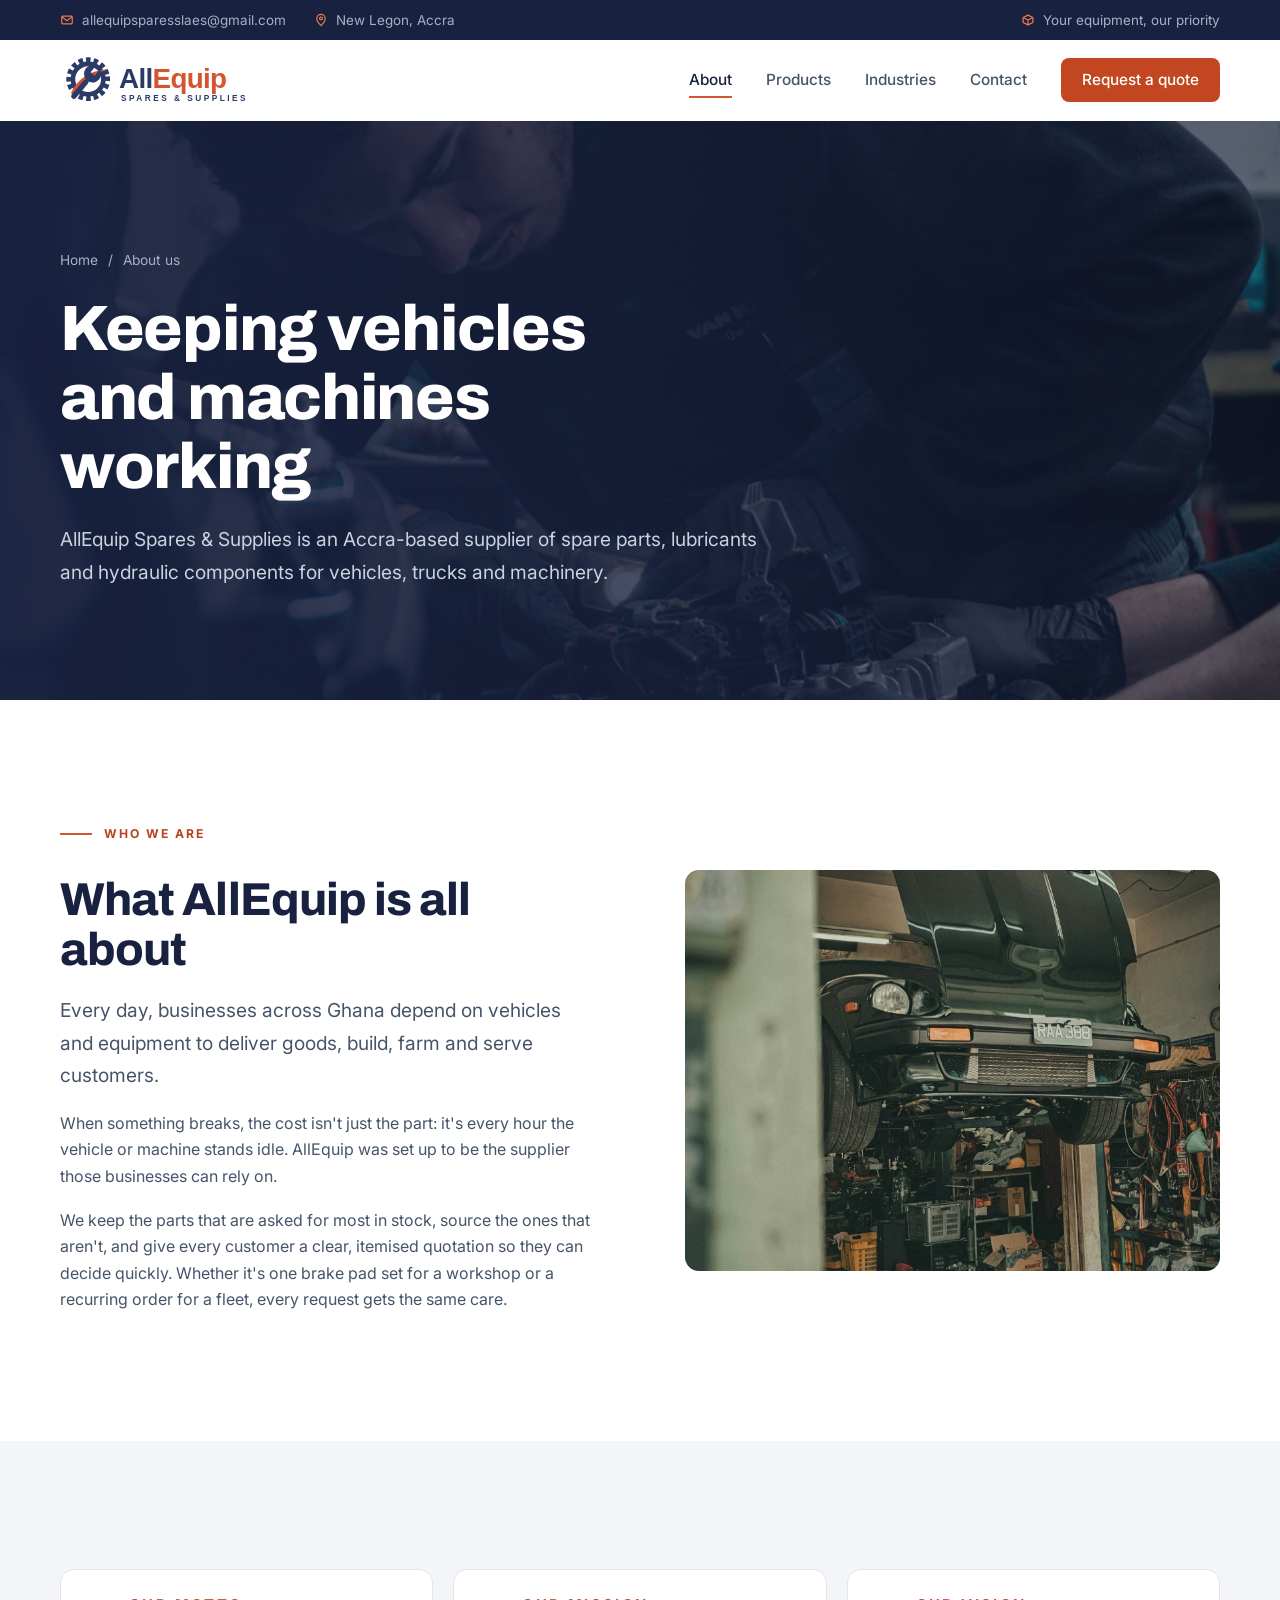
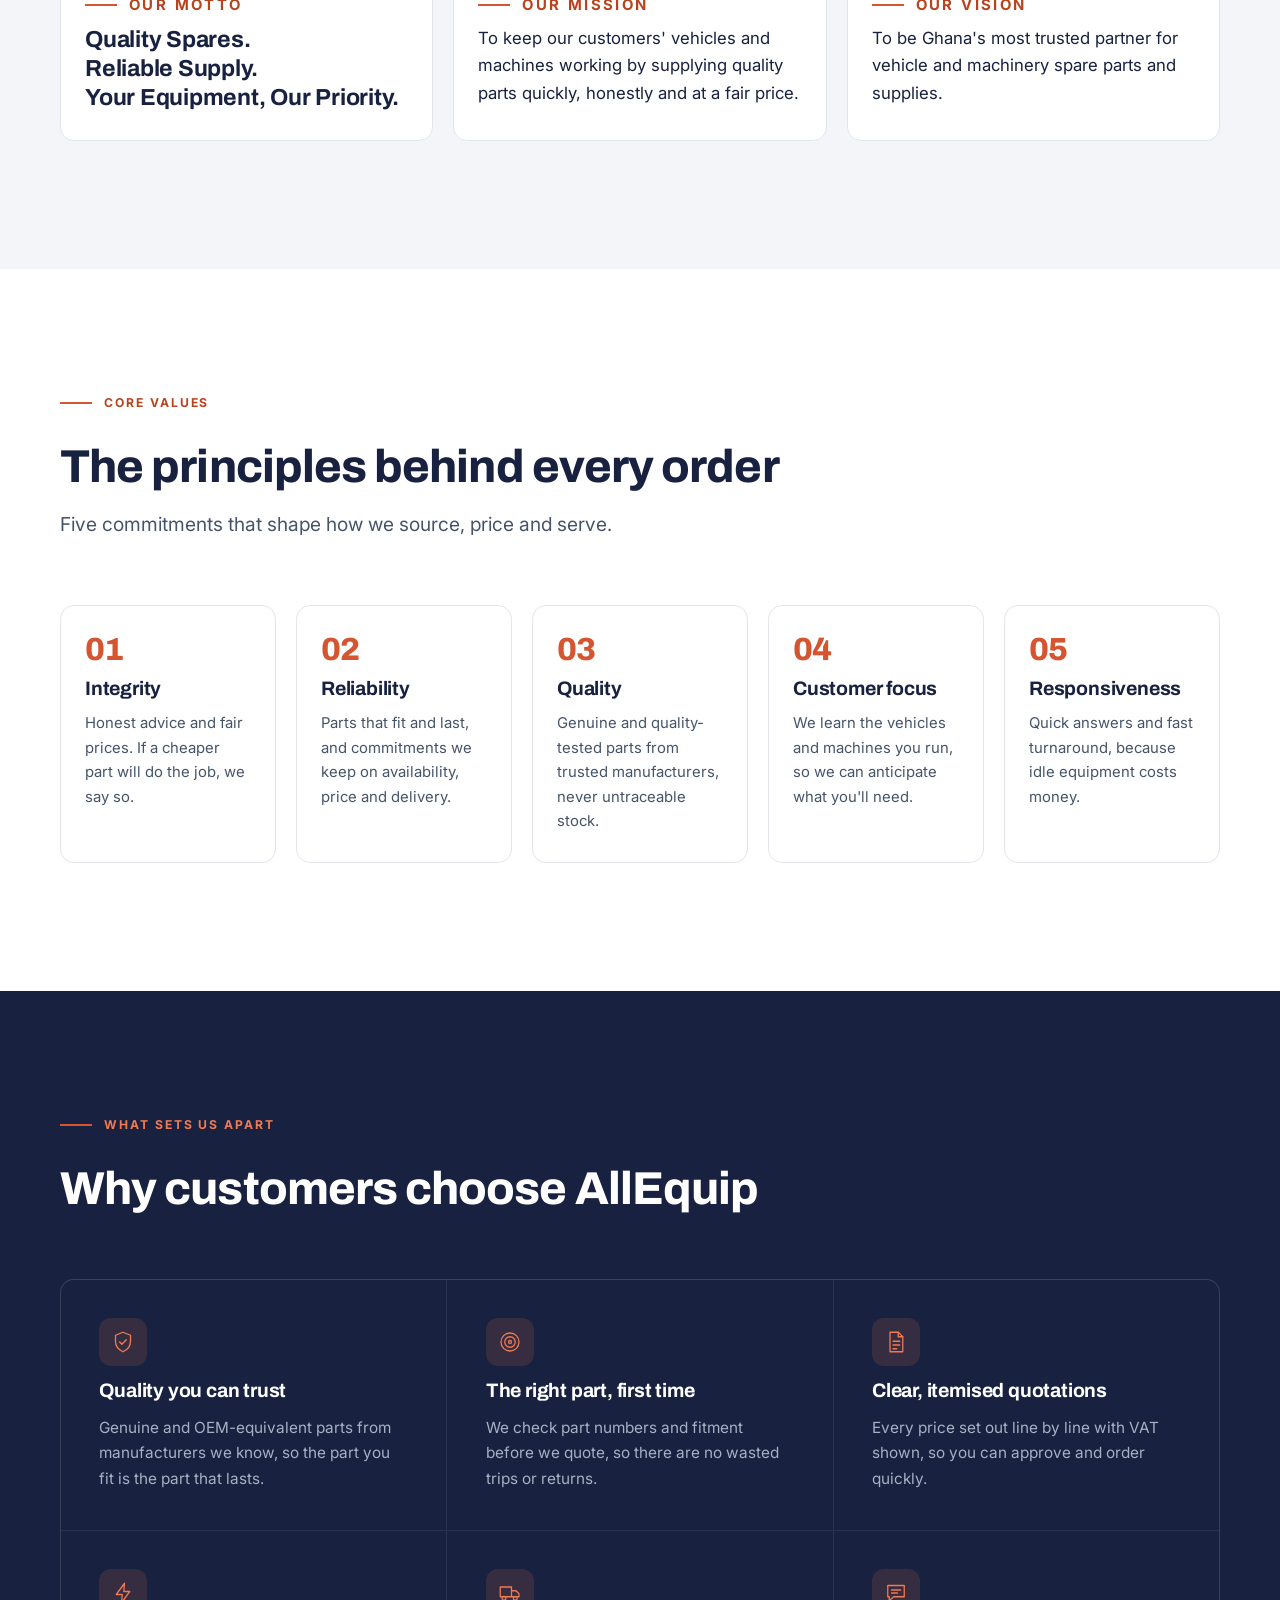
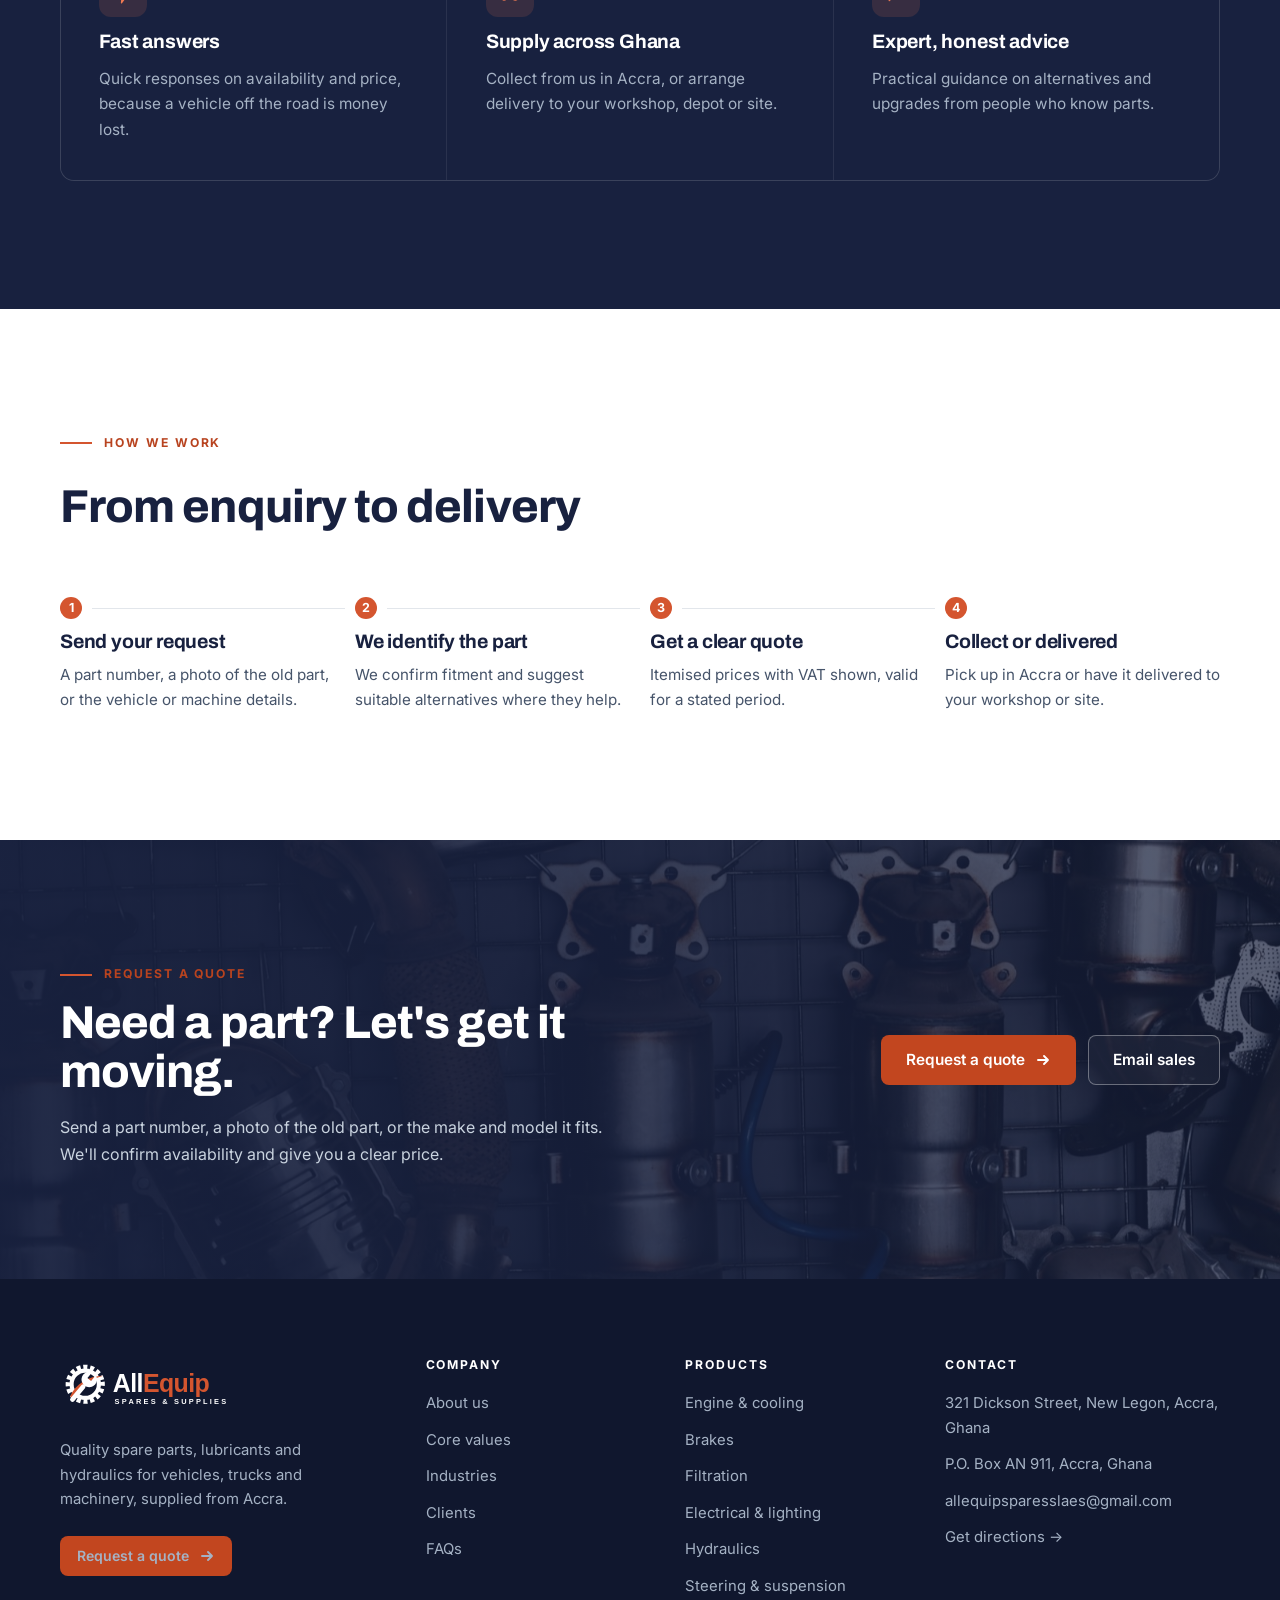
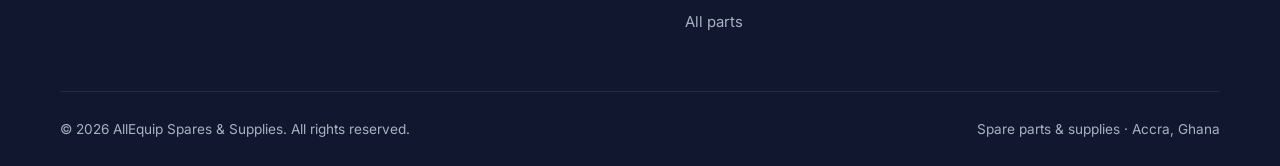
==== about.html @ 828586d1 "AllEquip Spares & Supplies website" ====
<!doctype html>
<html lang="en-GH">
<head>
<meta charset="utf-8">
<meta name="viewport" content="width=device-width, initial-scale=1">
<title>About us | AllEquip Spares &amp; Supplies</title>
<meta name="description" content="Who AllEquip Spares & Supplies is: our story, motto, mission, vision and core values.">
<meta property="og:title" content="About us | AllEquip Spares &amp; Supplies">
<meta property="og:description" content="Who AllEquip Spares & Supplies is: our story, motto, mission, vision and core values.">
<meta property="og:type" content="website">
<meta property="og:image" content="assets/img/hero.jpg">
<meta name="theme-color" content="#18213f">
<link rel="icon" href="assets/logo-mark.svg" type="image/svg+xml">
<link rel="apple-touch-icon" href="assets/logo-mark.png">
<link rel="preconnect" href="https://fonts.googleapis.com">
<link rel="preconnect" href="https://fonts.gstatic.com" crossorigin>
<link href="https://fonts.googleapis.com/css2?family=Archivo:wght@600;700;750;800&amp;family=Inter:wght@400;500;600;700&amp;display=swap" rel="stylesheet">
<link rel="stylesheet" href="assets/styles.css">
</head>
<body>
<a class="skip" href="#main">Skip to content</a>
<div class="topbar">
  <div class="wrap">
    <div class="topbar-items">
      <a href="mailto:allequipsparesslaes@gmail.com"><svg viewBox="0 0 20 20" fill="none" stroke="currentColor" stroke-width="1.7" stroke-linejoin="round" aria-hidden="true"><rect x="2.5" y="4.5" width="15" height="11" rx="1.5"/><path d="m3 5.5 7 5.5 7-5.5"/></svg>allequipsparesslaes@gmail.com</a>
      <span class="hide-sm"><svg viewBox="0 0 20 20" fill="none" stroke="currentColor" stroke-width="1.7" stroke-linejoin="round" aria-hidden="true"><path d="M10 18s6-5.2 6-10a6 6 0 1 0-12 0c0 4.8 6 10 6 10Z"/><circle cx="10" cy="8" r="2"/></svg>New Legon, Accra</span>
    </div>
    <div class="topbar-items hide-sm"><span><svg viewBox="0 0 20 20" fill="none" stroke="currentColor" stroke-width="1.7" stroke-linejoin="round" aria-hidden="true"><path d="M3 6.5 10 3l7 3.5v7L10 17l-7-3.5z"/><path d="M3 6.5 10 10l7-3.5M10 10v7"/></svg>Your equipment, our priority</span></div>
  </div>
</div>
<header class="site-header">
  <div class="wrap">
    <a class="brand" href="index.html" aria-label="AllEquip Spares &amp; Supplies, home">
      <img class="brand-logo" src="assets/logo.svg" alt="AllEquip Spares &amp; Supplies" width="220" height="60">
    </a>
    <button class="menu-toggle" type="button" aria-expanded="false" aria-controls="site-nav" aria-label="Menu">
      <svg viewBox="0 0 20 20" fill="none" stroke="currentColor" stroke-width="1.8" stroke-linecap="round" aria-hidden="true"><path d="M3 6h14M3 10h14M3 14h14"/></svg>
    </button>
    <nav id="site-nav" class="nav" aria-label="Main">
      <a href="about.html" aria-current="page">About</a><a href="products.html">Products</a><a href="industries.html">Industries</a><a href="contact.html">Contact</a>
      <a class="btn btn--primary" href="contact.html#quote">Request a quote</a>
    </nav>
  </div>
</header>
<main id="main">

<section class="page-hero">
  <div class="hero-media"><img src="assets/img/workshop.jpg" alt=""></div>
  <div class="wrap">
    <nav class="crumbs" aria-label="Breadcrumb"><a href="index.html">Home</a><span>/</span><span>About us</span></nav>
    <h1>Keeping vehicles and machines working</h1>
    <p class="lead">AllEquip Spares &amp; Supplies is an Accra-based supplier of spare parts, lubricants and hydraulic components for vehicles, trucks and machinery.</p>
  </div>
</section>

<section class="section">
  <div class="wrap split">
    <div class="prose reveal">
      <p class="eyebrow">Who we are</p>
      <h2>What AllEquip is all about</h2>
      <!-- DRAFT: confirm or replace with AllEquip's own story (when it started, who leads it, what it is known for). -->
      <p class="lead">Every day, businesses across Ghana depend on vehicles and equipment to deliver goods, build, farm and serve customers.</p>
      <p>When something breaks, the cost isn't just the part: it's every hour the vehicle or machine stands idle. AllEquip was set up to be the supplier those businesses can rely on.</p>
      <p>We keep the parts that are asked for most in stock, source the ones that aren't, and give every customer a clear, itemised quotation so they can decide quickly. Whether it's one brake pad set for a workshop or a recurring order for a fleet, every request gets the same care.</p>
    </div>
    <div class="figure figure--wide reveal">
      <img src="assets/img/lift.jpg" alt="A vehicle raised on a lift in a workshop" loading="lazy">
    </div>
  </div>
</section>

<section class="section section--mist">
  <div class="wrap">
    <div class="grid grid--3 statements">
      <div class="value reveal"><p class="eyebrow" style="margin:0">Our motto</p>
        <h3 style="font-size:1.45rem;line-height:1.25">Quality Spares.<br>Reliable Supply.<br>Your Equipment, Our Priority.</h3></div>
      <div class="value reveal"><p class="eyebrow" style="margin:0">Our mission</p>
        <!-- DRAFT mission --><p style="font-size:1.05rem;color:var(--ink)">To keep our customers' vehicles and machines working by supplying quality parts quickly, honestly and at a fair price.</p></div>
      <div class="value reveal"><p class="eyebrow" style="margin:0">Our vision</p>
        <!-- DRAFT vision --><p style="font-size:1.05rem;color:var(--ink)">To be Ghana's most trusted partner for vehicle and machinery spare parts and supplies.</p></div>
    </div>
  </div>
</section>

<section class="section" id="values" aria-labelledby="values-title">
  <div class="wrap">
    <div class="section-head reveal">
      <p class="eyebrow">Core values</p>
      <h2 id="values-title">The principles behind every order</h2>
      <p class="lead">Five commitments that shape how we source, price and serve.</p>
    </div>
    <div class="reveal"><div class="values"><div class="value"><h3>Integrity</h3><p>Honest advice and fair prices. If a cheaper part will do the job, we say so.</p></div><div class="value"><h3>Reliability</h3><p>Parts that fit and last, and commitments we keep on availability, price and delivery.</p></div><div class="value"><h3>Quality</h3><p>Genuine and quality-tested parts from trusted manufacturers, never untraceable stock.</p></div><div class="value"><h3>Customer focus</h3><p>We learn the vehicles and machines you run, so we can anticipate what you'll need.</p></div><div class="value"><h3>Responsiveness</h3><p>Quick answers and fast turnaround, because idle equipment costs money.</p></div></div></div>
  </div>
</section>

<section class="section section--dark" aria-labelledby="why-title">
  <div class="wrap">
    <div class="section-head reveal">
      <p class="eyebrow">What sets us apart</p>
      <h2 id="why-title">Why customers choose AllEquip</h2>
    </div>
    <div class="reveal"><div class="features"><div class="feature"><span class="icon"><svg viewBox="0 0 32 32" fill="none" stroke="currentColor" stroke-width="1.7" stroke-linecap="round" stroke-linejoin="round" aria-hidden="true"><path d="M16 3 6 7v8c0 6.5 4.3 11.5 10 14 5.7-2.5 10-7.5 10-14V7z"/><path d="m11.5 16 3 3 6-6"/></svg></span><h3>Quality you can trust</h3><p>Genuine and OEM-equivalent parts from manufacturers we know, so the part you fit is the part that lasts.</p></div><div class="feature"><span class="icon"><svg viewBox="0 0 32 32" fill="none" stroke="currentColor" stroke-width="1.7" stroke-linecap="round" stroke-linejoin="round" aria-hidden="true"><circle cx="16" cy="16" r="12"/><circle cx="16" cy="16" r="7"/><circle cx="16" cy="16" r="2"/></svg></span><h3>The right part, first time</h3><p>We check part numbers and fitment before we quote, so there are no wasted trips or returns.</p></div><div class="feature"><span class="icon"><svg viewBox="0 0 32 32" fill="none" stroke="currentColor" stroke-width="1.7" stroke-linecap="round" stroke-linejoin="round" aria-hidden="true"><path d="M8 3h11l6 6v20H8z"/><path d="M19 3v6h6M12 15h9M12 20h9M12 25h5"/></svg></span><h3>Clear, itemised quotations</h3><p>Every price set out line by line with VAT shown, so you can approve and order quickly.</p></div><div class="feature"><span class="icon"><svg viewBox="0 0 32 32" fill="none" stroke="currentColor" stroke-width="1.7" stroke-linecap="round" stroke-linejoin="round" aria-hidden="true"><path d="M18 3 7 18h8l-1 11 11-15h-8z"/></svg></span><h3>Fast answers</h3><p>Quick responses on availability and price, because a vehicle off the road is money lost.</p></div><div class="feature"><span class="icon"><svg viewBox="0 0 32 32" fill="none" stroke="currentColor" stroke-width="1.7" stroke-linecap="round" stroke-linejoin="round" aria-hidden="true"><path d="M3 8h15v13H3zM18 13h6l4 4v4h-10"/><circle cx="8" cy="23" r="2.5"/><circle cx="23" cy="23" r="2.5"/></svg></span><h3>Supply across Ghana</h3><p>Collect from us in Accra, or arrange delivery to your workshop, depot or site.</p></div><div class="feature"><span class="icon"><svg viewBox="0 0 32 32" fill="none" stroke="currentColor" stroke-width="1.7" stroke-linecap="round" stroke-linejoin="round" aria-hidden="true"><path d="M5 6h22v15H13l-6 5v-5H5z"/><path d="M10 12h12M10 16h8"/></svg></span><h3>Expert, honest advice</h3><p>Practical guidance on alternatives and upgrades from people who know parts.</p></div></div></div>
  </div>
</section>

<section class="section" aria-labelledby="how-title">
  <div class="wrap">
    <div class="section-head reveal">
      <p class="eyebrow">How we work</p>
      <h2 id="how-title">From enquiry to delivery</h2>
    </div>
    <div class="reveal"><ol class="steps"><li class="step"><h3>Send your request</h3><p>A part number, a photo of the old part, or the vehicle or machine details.</p></li><li class="step"><h3>We identify the part</h3><p>We confirm fitment and suggest suitable alternatives where they help.</p></li><li class="step"><h3>Get a clear quote</h3><p>Itemised prices with VAT shown, valid for a stated period.</p></li><li class="step"><h3>Collect or delivered</h3><p>Pick up in Accra or have it delivered to your workshop or site.</p></li></ol></div>
  </div>
</section>
<section class="cta" aria-labelledby="cta-title">
  <div class="hero-media"><img src="assets/img/parts.jpg" alt="" loading="lazy"></div>
  <div class="wrap reveal">
    <div>
      <p class="eyebrow">Request a quote</p>
      <h2 id="cta-title">Need a part? Let's get it moving.</h2>
      <p>Send a part number, a photo of the old part, or the make and model it fits. We'll confirm availability and give you a clear price.</p>
    </div>
    <div class="cta-actions">
      <a class="btn btn--primary" href="contact.html#quote">Request a quote <svg viewBox="0 0 16 16" fill="none" stroke="currentColor" stroke-width="1.9" stroke-linecap="round" stroke-linejoin="round" aria-hidden="true"><path d="M3 8h10M9 4l4 4-4 4"/></svg></a>
      <a class="btn btn--ghost" href="mailto:allequipsparesslaes@gmail.com">Email sales</a>
    </div>
  </div>
</section>
</main>
<footer class="site-footer">
  <div class="wrap">
    <div class="footer-top">
      <div class="footer-brand">
        <a class="brand" href="index.html" aria-label="AllEquip Spares &amp; Supplies, home">
          <img class="brand-logo" src="assets/logo-inverse.svg" alt="AllEquip Spares &amp; Supplies" width="240" height="66">
        </a>
        <p>Quality spare parts, lubricants and hydraulics for vehicles, trucks and machinery, supplied from Accra.</p>
        <a class="btn btn--primary btn--sm" href="contact.html#quote">Request a quote <svg viewBox="0 0 16 16" fill="none" stroke="currentColor" stroke-width="1.9" stroke-linecap="round" stroke-linejoin="round" aria-hidden="true"><path d="M3 8h10M9 4l4 4-4 4"/></svg></a>
      </div>
      <div>
        <h3>Company</h3>
        <ul><li><a href="about.html">About us</a></li><li><a href="about.html#values">Core values</a></li><li><a href="industries.html">Industries</a></li><li><a href="industries.html#clients">Clients</a></li><li><a href="index.html#faq">FAQs</a></li></ul>
      </div>
      <div>
        <h3>Products</h3>
        <ul><li><a href="products.html#engine">Engine &amp; cooling</a></li><li><a href="products.html#brakes">Brakes</a></li><li><a href="products.html#filtration">Filtration</a></li><li><a href="products.html#electrical">Electrical &amp; lighting</a></li><li><a href="products.html#hydraulics">Hydraulics</a></li><li><a href="products.html#steering">Steering &amp; suspension</a></li><li><a href="products.html">All parts</a></li></ul>
      </div>
      <div>
        <h3>Contact</h3>
        <ul>
          <li>321 Dickson Street, New Legon, Accra, Ghana</li>
          <li>P.O. Box AN 911, Accra, Ghana</li>
          <li><a href="mailto:allequipsparesslaes@gmail.com">allequipsparesslaes@gmail.com</a></li>
          <li><a href="https://www.google.com/maps/search/?api=1&amp;query=321+Dickson+Street+Accra+Ghana" target="_blank" rel="noopener">Get directions &rarr;</a></li>
        </ul>
      </div>
    </div>
    <div class="footer-bottom">
      <span>&copy; <span data-year>2026</span> AllEquip Spares &amp; Supplies. All rights reserved.</span>
      <span>Spare parts &amp; supplies &middot; Accra, Ghana</span>
    </div>
  </div>
</footer>
<script src="assets/site.js" defer></script>
</body>
</html>
---- assets/styles.css ----
/* AllEquip Spares & Supplies — site styles.
   Industrial and confident: deep navy and graphite, real photography, one amber
   accent. Motion is limited to sections easing in once and quiet hover states;
   all of it is switched off for people who prefer reduced motion. */

:root {
  --ink: #18213f;          /* deep brand navy */
  --ink-2: #1f2a4f;
  --ink-3: #2b3a67;        /* logo navy */
  --steel: #46546a;
  --muted: #6b7789;
  --line: #e2e6eb;
  --mist: #f3f5f8;
  --paper: #ffffff;
  --accent: #d4552f;       /* logo orange-red */
  --accent-2: #f07a52;
  --accent-ink: #b8431f;
  --btn: #c2461f;          /* buttons: white text stays readable */
  --btn-hover: #d4552f;
  --on-dark: #eef2f7;
  --on-dark-2: #a5b2c4;

  --font-head: "Archivo", "Helvetica Neue", Arial, sans-serif;
  --font-body: "Inter", "Helvetica Neue", Arial, sans-serif;

  --wrap: 1240px;
  --gutter: clamp(16px, 4vw, 40px);
  --r: 8px;
  --r-lg: 14px;
  --shadow: 0 1px 2px rgba(24, 33, 63, .06), 0 8px 24px rgba(24, 33, 63, .06);
  --shadow-lg: 0 2px 4px rgba(24, 33, 63, .08), 0 24px 48px rgba(24, 33, 63, .14);
}

*, *::before, *::after { box-sizing: border-box; }
html { -webkit-text-size-adjust: 100%; scroll-behavior: smooth; scroll-padding-top: 96px; }
body { margin: 0; background: var(--paper); color: var(--steel); font: 400 16px/1.65 var(--font-body); -webkit-font-smoothing: antialiased; }
img, svg { display: block; max-width: 100%; }
a { color: inherit; }
h1, h2, h3, h4 { font-family: var(--font-head); color: var(--ink); margin: 0; line-height: 1.08; letter-spacing: -0.02em; }
h1 { font-size: clamp(2.5rem, 6vw, 4.6rem); font-weight: 800; }
h2 { font-size: clamp(1.9rem, 3.6vw, 3rem); font-weight: 750; }
h3 { font-size: 1.22rem; font-weight: 700; letter-spacing: -0.01em; }
p { margin: 0; }
:focus-visible { outline: 2px solid var(--accent); outline-offset: 3px; border-radius: 3px; }

.wrap { width: 100%; max-width: var(--wrap); margin: 0 auto; padding: 0 var(--gutter); }
.section { padding: clamp(72px, 10vw, 128px) 0; }
.section--mist { background: var(--mist); }
.section--dark { background: var(--ink); color: var(--on-dark-2); }
.section--dark h2, .section--dark h3 { color: #fff; }
.section--tight { padding: clamp(48px, 6vw, 72px) 0; }

.eyebrow { display: inline-flex; align-items: center; gap: 12px; font: 700 .76rem/1 var(--font-body); letter-spacing: .16em; text-transform: uppercase; color: var(--accent-ink); margin-bottom: 18px; }
.eyebrow::before { content: ""; width: 32px; height: 2px; background: var(--accent); }
.section--dark .eyebrow, .on-dark .eyebrow { color: var(--accent-2); }
.lead { font-size: clamp(1.06rem, 1.5vw, 1.22rem); line-height: 1.7; max-width: 60ch; }
.section-head { display: grid; gap: 16px; max-width: 780px; margin-bottom: clamp(40px, 5vw, 64px); }
.section-head--row { max-width: none; grid-template-columns: minmax(0, 1fr) auto; align-items: end; gap: 24px 48px; }
.section-head--row > div { display: grid; gap: 16px; max-width: 720px; }
@media (max-width: 760px) { .section-head--row { grid-template-columns: 1fr; } }

/* ------------------------------------------------------------- buttons */
.btn { display: inline-flex; align-items: center; justify-content: center; gap: 10px; min-height: 50px; padding: 0 24px; border-radius: var(--r);
  font: 600 .96rem/1 var(--font-body); text-decoration: none; border: 1px solid transparent; cursor: pointer; white-space: nowrap;
  transition: background-color .18s ease, border-color .18s ease, color .18s ease, transform .18s ease; }
.btn svg { width: 16px; height: 16px; transition: transform .18s ease; }
.btn:hover svg { transform: translateX(3px); }
.btn--primary { background: var(--btn); color: #fff; }
.btn--primary:hover { background: var(--btn-hover); }
.btn--ghost { border-color: rgba(255,255,255,.34); color: #fff; background: rgba(255,255,255,.04); }
.btn--ghost:hover { border-color: #fff; background: rgba(255,255,255,.1); }
.btn--dark { background: var(--ink); color: #fff; }
.btn--dark:hover { background: var(--ink-3); }
.btn--line { border-color: var(--line); color: var(--ink); background: #fff; }
.btn--line:hover { border-color: var(--ink); }
.btn--sm { min-height: 40px; padding: 0 16px; font-size: .88rem; }
.text-link { display: inline-flex; align-items: center; gap: 8px; color: var(--ink); font-weight: 600; text-decoration: none; border-bottom: 2px solid var(--accent); padding-bottom: 3px; }
.text-link:hover { color: var(--accent-ink); }
.text-link svg { width: 14px; height: 14px; }

/* ------------------------------------------------------- utility bar */
.topbar { background: var(--ink); color: var(--on-dark-2); font-size: .84rem; }
.topbar .wrap { display: flex; justify-content: space-between; align-items: center; gap: 16px; min-height: 40px; }
.topbar a { color: var(--on-dark-2); text-decoration: none; }
.topbar a:hover { color: #fff; }
.topbar-items { display: flex; gap: 28px; align-items: center; }
.topbar-items span, .topbar-items a { display: inline-flex; align-items: center; gap: 8px; }
.topbar svg { width: 14px; height: 14px; color: var(--accent-2); }
@media (max-width: 760px) { .topbar .hide-sm { display: none; } .topbar .wrap { justify-content: center; } }

/* -------------------------------------------------------------- header */
.site-header { position: sticky; top: 0; z-index: 60; background: rgba(255,255,255,.96); backdrop-filter: saturate(1.4) blur(10px); border-bottom: 1px solid transparent; transition: border-color .2s ease, box-shadow .2s ease; }
.site-header.is-scrolled { border-bottom-color: var(--line); box-shadow: 0 6px 24px rgba(24,33,63,.06); }
.site-header .wrap { display: flex; align-items: center; justify-content: space-between; min-height: 80px; gap: 24px; }
.brand { display: inline-flex; align-items: center; gap: 12px; text-decoration: none; }
.brand-logo { height: 58px; width: auto; }
.site-footer .brand-logo { height: 52px; }
@media (max-width: 520px) { .brand-logo { height: 46px; } }
.brand-name { display: grid; line-height: 1; }
.brand-name b { font: 800 1.28rem/1 var(--font-head); color: var(--ink); letter-spacing: .03em; }
.brand-name span { font: 600 .62rem/1 var(--font-body); letter-spacing: .24em; text-transform: uppercase; color: var(--muted); margin-top: 6px; }
.nav { display: flex; align-items: center; gap: 34px; }
.nav a { position: relative; font: 500 .96rem/1 var(--font-body); color: var(--steel); text-decoration: none; padding: 10px 0; }
.nav a:not(.btn)::after { content: ""; position: absolute; left: 0; right: 0; bottom: 0; height: 2px; background: var(--accent); transform: scaleX(0); transform-origin: left; transition: transform .2s ease; }
.nav a:not(.btn):hover { color: var(--ink); }
.nav a:not(.btn):hover::after, .nav a[aria-current="page"]::after { transform: scaleX(1); }
.nav a[aria-current="page"] { color: var(--ink); }
.nav .btn { padding: 0 20px; min-height: 44px; color: #fff; }
.menu-toggle { display: none; background: none; border: 1px solid var(--line); border-radius: var(--r); width: 46px; height: 46px; align-items: center; justify-content: center; cursor: pointer; color: var(--ink); }
.menu-toggle svg { width: 20px; height: 20px; }
@media (max-width: 960px) {
  .menu-toggle { display: inline-flex; }
  .nav { display: none; position: absolute; top: 100%; left: 0; right: 0; flex-direction: column; align-items: stretch; gap: 0; background: #fff; border-bottom: 1px solid var(--line); padding: 8px var(--gutter) 20px; box-shadow: var(--shadow-lg); }
  .nav.is-open { display: flex; }
  .nav a { padding: 16px 0; border-bottom: 1px solid var(--line); }
  .nav a:not(.btn)::after { display: none; }
  .nav a[aria-current="page"] { color: var(--accent-ink); }
  .nav .btn { margin-top: 16px; }
}

/* ---------------------------------------------------------------- hero */
.hero { position: relative; isolation: isolate; color: var(--on-dark-2); background: var(--ink); overflow: hidden; }
.hero-media { position: absolute; inset: 0; z-index: -2; }
.hero-media img { width: 100%; height: 100%; object-fit: cover; object-position: center; }
.hero::before { content: ""; position: absolute; inset: 0; z-index: -1;
  background: linear-gradient(90deg, rgba(24,33,63,.96) 0%, rgba(24,33,63,.88) 38%, rgba(24,33,63,.55) 70%, rgba(24,33,63,.35) 100%),
              linear-gradient(0deg, rgba(24,33,63,.85) 0%, rgba(24,33,63,0) 40%); }
.hero .wrap { padding-top: clamp(80px, 12vw, 160px); padding-bottom: clamp(48px, 6vw, 72px); }
.hero-copy { max-width: 720px; }
.hero h1 { color: #fff; }
.hero h1 .accent { color: var(--accent-2); }
.hero .lead { color: #c9d3df; margin-top: 26px; }
.hero-actions { display: flex; flex-wrap: wrap; gap: 14px; margin-top: 36px; }

/* Part finder: the quickest way from the home page to a quotation. */
.finder { margin-top: clamp(48px, 7vw, 88px); background: #fff; border-radius: var(--r-lg); box-shadow: var(--shadow-lg); padding: 10px; display: grid; grid-template-columns: minmax(0, 1.6fr) minmax(0, 1fr) auto; gap: 10px; }
.finder label { position: absolute; width: 1px; height: 1px; overflow: hidden; clip: rect(0 0 0 0); }
.finder-field { position: relative; display: flex; align-items: center; }
.finder-field svg { position: absolute; left: 16px; width: 20px; height: 20px; color: var(--muted); pointer-events: none; }
.finder input, .finder select { width: 100%; min-height: 56px; border: 1px solid var(--line); border-radius: var(--r); background: var(--mist); font: 400 1rem var(--font-body); color: var(--ink); padding: 0 16px; }
.finder input { padding-left: 46px; }
.finder input:focus, .finder select:focus { outline: 2px solid var(--accent); outline-offset: 0; background: #fff; }
.finder .btn { min-height: 56px; }
.finder-note { margin-top: 14px; font-size: .88rem; color: #b8c3d1; }
@media (max-width: 860px) { .finder { grid-template-columns: 1fr; } }

.hero-points { display: grid; grid-template-columns: repeat(3, minmax(0, 1fr)); gap: 0; margin-top: 40px; border-top: 1px solid rgba(255,255,255,.12); }
.hero-point { display: flex; gap: 14px; align-items: flex-start; padding: 22px 24px 0 0; }
.hero-point svg { width: 22px; height: 22px; flex: none; color: var(--accent-2); margin-top: 2px; }
.hero-point b { display: block; color: #fff; font-weight: 600; }
.hero-point span { font-size: .9rem; }
@media (max-width: 860px) { .hero-points { grid-template-columns: 1fr; } .hero-point { padding-top: 16px; } }

/* Inner page hero: a photo band with the page title. */
.page-hero { position: relative; isolation: isolate; background: var(--ink); color: #c9d3df; overflow: hidden; }
.page-hero .hero-media { position: absolute; inset: 0; z-index: -2; }
.page-hero::before { content: ""; position: absolute; inset: 0; z-index: -1; background: linear-gradient(90deg, rgba(24,33,63,.95) 0%, rgba(24,33,63,.8) 50%, rgba(24,33,63,.5) 100%); }
.page-hero .wrap { padding-top: clamp(72px, 10vw, 128px); padding-bottom: clamp(64px, 9vw, 112px); }
.page-hero h1 { color: #fff; max-width: 16ch; font-size: clamp(2.4rem, 5vw, 4rem); }
.page-hero .lead { color: #c9d3df; margin-top: 22px; }
.crumbs { display: flex; gap: 10px; font-size: .86rem; color: var(--on-dark-2); margin-bottom: 22px; }
.crumbs a { color: var(--on-dark-2); text-decoration: none; }
.crumbs a:hover { color: #fff; }

/* --------------------------------------------------------- facts strip */
.facts { background: var(--ink-2); color: var(--on-dark-2); }
.facts .wrap { display: grid; grid-template-columns: repeat(4, minmax(0, 1fr)); }
.fact { padding: 34px 28px; border-left: 1px solid rgba(255,255,255,.08); display: grid; gap: 6px; }
.fact:first-child { border-left: 0; padding-left: 0; }
.fact b { font: 800 clamp(1.6rem, 2.6vw, 2.1rem)/1 var(--font-head); color: #fff; letter-spacing: -0.02em; }
.fact span { font-size: .92rem; }
@media (max-width: 900px) { .facts .wrap { grid-template-columns: 1fr 1fr; } .fact { border-left: 0; padding-left: 0; border-top: 1px solid rgba(255,255,255,.08); } .fact:nth-child(-n+2) { border-top: 0; } }

/* ----------------------------------------------------- photo tiles */
.tiles { display: grid; grid-template-columns: repeat(12, minmax(0, 1fr)); gap: 20px; }
.tile { position: relative; isolation: isolate; overflow: hidden; border-radius: var(--r-lg); min-height: 340px; display: flex; align-items: flex-end; text-decoration: none; color: #fff; background: var(--ink); }
.tile img { position: absolute; inset: 0; z-index: -2; width: 100%; height: 100%; object-fit: cover; transition: transform .6s ease; }
.tile::before { content: ""; position: absolute; inset: 0; z-index: -1; background: linear-gradient(0deg, rgba(24,33,63,.92) 0%, rgba(24,33,63,.35) 55%, rgba(24,33,63,.1) 100%); }
.tile:hover img { transform: scale(1.04); }
.tile-body { padding: 28px; display: grid; gap: 8px; width: 100%; }
.tile-body h3 { color: #fff; font-size: 1.45rem; }
.tile-body p { color: #c9d3df; font-size: .95rem; max-width: 40ch; }
.tile-body .more { display: inline-flex; align-items: center; gap: 8px; color: var(--accent-2); font-weight: 600; font-size: .92rem; margin-top: 6px; }
.tile-body .more svg { width: 14px; height: 14px; transition: transform .18s ease; }
.tile:hover .more svg { transform: translateX(3px); }
.tile--wide { grid-column: span 7; }
.tile--narrow { grid-column: span 5; }
.tile--third { grid-column: span 4; min-height: 300px; }
@media (max-width: 900px) { .tile--wide, .tile--narrow, .tile--third { grid-column: span 12; min-height: 280px; } }

/* -------------------------------------------------------- icon list */
.ranges { display: grid; grid-template-columns: repeat(4, minmax(0, 1fr)); gap: 1px; background: var(--line); border: 1px solid var(--line); border-radius: var(--r-lg); overflow: hidden; margin-top: 20px; }
.range { background: #fff; padding: 26px; display: grid; gap: 10px; align-content: start; text-decoration: none; transition: background-color .18s ease; }
.range:hover { background: var(--mist); }
.range .icon { width: 44px; height: 44px; border-radius: 10px; background: var(--mist); color: var(--ink); display: grid; place-items: center; transition: background-color .18s ease, color .18s ease; }
.range:hover .icon { background: var(--ink); color: var(--accent-2); }
.range .icon svg { width: 24px; height: 24px; }
.range h3 { font-size: 1.04rem; }
.range p { font-size: .88rem; color: var(--muted); }
@media (max-width: 1000px) { .ranges { grid-template-columns: repeat(2, minmax(0, 1fr)); } }
@media (max-width: 520px) { .ranges { grid-template-columns: 1fr; } }

/* --------------------------------------------------- split w/ photo */
.split { display: grid; grid-template-columns: minmax(0, 1fr) minmax(0, 1fr); gap: clamp(40px, 7vw, 96px); align-items: center; }
.split--top { align-items: start; }
@media (max-width: 960px) { .split { grid-template-columns: 1fr; } }
.prose { display: grid; gap: 18px; }
.prose p { max-width: 62ch; }
.figure { position: relative; }
.figure img { width: 100%; aspect-ratio: 4 / 5; object-fit: cover; border-radius: var(--r-lg); }
.figure--wide img { aspect-ratio: 4 / 3; }
.figure-card { position: absolute; left: -28px; bottom: 32px; max-width: 320px; background: #fff; border-radius: var(--r-lg); box-shadow: var(--shadow-lg); padding: 24px 26px; border-left: 4px solid var(--accent); }
.figure-card q { display: block; quotes: none; font: 750 1.3rem/1.25 var(--font-head); color: var(--ink); letter-spacing: -0.01em; }
.figure-card span { display: block; margin-top: 10px; font-size: .78rem; letter-spacing: .14em; text-transform: uppercase; color: var(--muted); }
@media (max-width: 960px) { .figure-card { left: 16px; right: 16px; bottom: 16px; max-width: none; } }
.checks { list-style: none; margin: 6px 0 0; padding: 0; display: grid; gap: 12px; }
.checks li { position: relative; padding-left: 34px; color: var(--ink); }
.checks li::before { content: ""; position: absolute; left: 0; top: 2px; width: 22px; height: 22px; border-radius: 50%; background: var(--ink) url("data:image/svg+xml,%3Csvg xmlns='http://www.w3.org/2000/svg' viewBox='0 0 16 16' fill='none' stroke='%23f07a52' stroke-width='2.2' stroke-linecap='round' stroke-linejoin='round'%3E%3Cpath d='M4 8.5l2.5 2.5L12 5.5'/%3E%3C/svg%3E") center / 14px no-repeat; }

/* ---------------------------------------------------- features (dark) */
.features { display: grid; grid-template-columns: repeat(3, minmax(0, 1fr)); gap: 1px; background: rgba(255,255,255,.08); border: 1px solid rgba(255,255,255,.08); border-radius: var(--r-lg); overflow: hidden; }
.feature { background: var(--ink); padding: clamp(28px, 3vw, 40px); display: grid; gap: 14px; align-content: start; }
.feature .icon { width: 48px; height: 48px; border-radius: 12px; background: rgba(240,122,82,.14); color: var(--accent-2); display: grid; place-items: center; }
.feature .icon svg { width: 24px; height: 24px; }
.feature p { font-size: .96rem; }
@media (max-width: 900px) { .features { grid-template-columns: 1fr 1fr; } }
@media (max-width: 600px) { .features { grid-template-columns: 1fr; } }

/* ------------------------------------------------------------ values */
.values { display: grid; grid-template-columns: repeat(5, minmax(0, 1fr)); gap: 20px; counter-reset: v; }
.value { counter-increment: v; background: #fff; border: 1px solid var(--line); border-radius: var(--r-lg); padding: 28px 24px; display: grid; gap: 12px; align-content: start; }
.value::before { content: counter(v, decimal-leading-zero); font: 800 2rem/1 var(--font-head); color: var(--accent); letter-spacing: -0.02em; }
.value p { font-size: .93rem; }
.section--dark .value { background: var(--ink-2); border-color: rgba(255,255,255,.08); }
@media (max-width: 1100px) { .values { grid-template-columns: repeat(3, minmax(0, 1fr)); } }
@media (max-width: 700px) { .values { grid-template-columns: 1fr 1fr; } }
@media (max-width: 460px) { .values { grid-template-columns: 1fr; } }

/* ------------------------------------------------------------- steps */
.steps { list-style: none; margin: 0; padding: 0; display: grid; grid-template-columns: repeat(4, minmax(0, 1fr)); gap: 20px; counter-reset: s; }
.step { counter-increment: s; position: relative; padding-top: 34px; display: grid; gap: 10px; align-content: start; }
.step::before { content: counter(s); position: absolute; top: 0; left: 0; width: 22px; height: 22px; border-radius: 50%; background: var(--accent); color: #fff; font: 700 .78rem/22px var(--font-body); text-align: center; }
.step::after { content: ""; position: absolute; top: 11px; left: 32px; right: -10px; height: 1px; background: var(--line); }
.step:last-child::after { display: none; }
.step p { font-size: .95rem; }
@media (max-width: 900px) { .steps { grid-template-columns: 1fr 1fr; row-gap: 32px; } .step::after { display: none; } }
@media (max-width: 520px) { .steps { grid-template-columns: 1fr; } }

/* -------------------------------------------------- catalogue cards */
.catalogue-tools { display: flex; flex-wrap: wrap; gap: 14px; align-items: center; justify-content: space-between; margin-bottom: 28px; }
.search { position: relative; flex: 1 1 320px; max-width: 460px; }
.search svg { position: absolute; left: 14px; top: 50%; transform: translateY(-50%); width: 18px; height: 18px; color: var(--muted); }
.search input { width: 100%; min-height: 50px; border: 1px solid #cfd6de; border-radius: var(--r); padding: 0 16px 0 42px; font: 400 1rem var(--font-body); color: var(--ink); background: #fff; }
.search input:focus { outline: 2px solid var(--accent); outline-offset: 0; border-color: var(--accent); }
.filters { display: flex; flex-wrap: wrap; gap: 8px; }
.filter { font: 500 .88rem/1 var(--font-body); color: var(--steel); background: #fff; border: 1px solid var(--line); border-radius: 999px; padding: 10px 16px; cursor: pointer; transition: all .15s ease; }
.filter:hover { border-color: var(--ink); color: var(--ink); }
.filter[aria-pressed="true"] { background: var(--ink); border-color: var(--ink); color: #fff; }
.parts { display: grid; grid-template-columns: repeat(auto-fill, minmax(250px, 1fr)); gap: 18px; }
.part { background: #fff; border: 1px solid var(--line); border-radius: var(--r-lg); padding: 22px; display: grid; gap: 12px; align-content: start; transition: border-color .18s ease, box-shadow .18s ease, transform .18s ease; }
.part:hover { border-color: #cbd3dc; box-shadow: var(--shadow); transform: translateY(-2px); }
.part .icon { width: 44px; height: 44px; border-radius: 10px; background: var(--mist); color: var(--ink); display: grid; place-items: center; }
.part .icon svg { width: 24px; height: 24px; }
.part .tag { font: 600 .72rem/1 var(--font-body); letter-spacing: .1em; text-transform: uppercase; color: var(--accent-ink); }
.part h3 { font-size: 1.04rem; line-height: 1.3; }
.part .ask { margin-top: 4px; display: inline-flex; align-items: center; gap: 8px; color: var(--ink); font-weight: 600; font-size: .9rem; text-decoration: none; }
.part .ask svg { width: 14px; height: 14px; transition: transform .18s ease; }
.part:hover .ask svg { transform: translateX(3px); }
.part .ask:hover { color: var(--accent-ink); }
.parts-empty { padding: 40px; text-align: center; border: 1px dashed #cfd6de; border-radius: var(--r-lg); color: var(--muted); }
.parts-count { font-size: .9rem; color: var(--muted); }

/* ---------------------------------------------------------- industry */
.industry { position: relative; isolation: isolate; overflow: hidden; border-radius: var(--r-lg); min-height: 380px; display: flex; align-items: flex-end; color: #fff; background: var(--ink); }
.industry img { position: absolute; inset: 0; z-index: -2; width: 100%; height: 100%; object-fit: cover; transition: transform .6s ease; }
.industry::before { content: ""; position: absolute; inset: 0; z-index: -1; background: linear-gradient(0deg, rgba(24,33,63,.94) 0%, rgba(24,33,63,.4) 60%, rgba(24,33,63,.15) 100%); }
.industry:hover img { transform: scale(1.04); }
.industry-body { padding: 28px; display: grid; gap: 10px; }
.industry-body h3 { color: #fff; font-size: 1.4rem; }
.industry-body p { color: #c9d3df; font-size: .95rem; }
.industry-body ul { list-style: none; margin: 6px 0 0; padding: 0; display: flex; flex-wrap: wrap; gap: 6px; }
.industry-body li { font-size: .8rem; color: #fff; background: rgba(255,255,255,.12); border: 1px solid rgba(255,255,255,.16); border-radius: 999px; padding: 5px 11px; }
.grid { display: grid; gap: 20px; }
.grid--2 { grid-template-columns: repeat(2, minmax(0, 1fr)); }
.grid--3 { grid-template-columns: repeat(3, minmax(0, 1fr)); }
@media (max-width: 960px) { .grid--3 { grid-template-columns: 1fr 1fr; } }
@media (max-width: 640px) { .grid--2, .grid--3 { grid-template-columns: 1fr; } }

/* ----------------------------------------------------------- clients */
.clients { display: grid; grid-template-columns: repeat(auto-fit, minmax(180px, 1fr)); gap: 1px; background: var(--line); border: 1px solid var(--line); border-radius: var(--r-lg); overflow: hidden; }
.client { background: #fff; min-height: 116px; display: grid; place-items: center; padding: 20px; text-align: center; font: 700 1.02rem/1.3 var(--font-head); color: #9aa5b3; }
.client small { display: block; font: 500 .76rem/1.3 var(--font-body); color: var(--muted); margin-top: 6px; }
.client img { max-height: 46px; width: auto; filter: grayscale(1); opacity: .8; transition: filter .2s ease, opacity .2s ease; }
.client:hover img { filter: none; opacity: 1; }

/* ------------------------------------------------------- payments */
.pay { display: flex; flex-wrap: wrap; gap: 10px; margin-top: 8px; }
.pay span { display: inline-flex; align-items: center; gap: 8px; background: #fff; border: 1px solid var(--line); border-radius: var(--r); padding: 10px 14px; font-weight: 600; font-size: .9rem; color: var(--ink); }
.pay svg { width: 18px; height: 18px; color: var(--accent-ink); }

/* --------------------------------------------------------------- FAQ */
.faq { display: grid; border-top: 1px solid var(--line); }
.faq details { border-bottom: 1px solid var(--line); }
.faq summary { list-style: none; cursor: pointer; display: flex; justify-content: space-between; align-items: center; gap: 20px; padding: 22px 0; font: 650 1.08rem/1.35 var(--font-head); color: var(--ink); }
.faq summary::-webkit-details-marker { display: none; }
.faq summary::after { content: ""; flex: none; width: 28px; height: 28px; border-radius: 50%; border: 1px solid var(--line);
  background: url("data:image/svg+xml,%3Csvg xmlns='http://www.w3.org/2000/svg' viewBox='0 0 16 16' fill='none' stroke='%2318213f' stroke-width='1.8' stroke-linecap='round'%3E%3Cpath d='M8 3.5v9M3.5 8h9'/%3E%3C/svg%3E") center / 14px no-repeat; transition: transform .2s ease, background-color .2s ease; }
.faq details[open] summary::after { transform: rotate(45deg); background-color: var(--mist); }
.faq summary:hover { color: var(--accent-ink); }
.faq details p { padding: 0 48px 24px 0; max-width: 72ch; }

/* ---------------------------------------------------------- CTA band */
.cta { position: relative; isolation: isolate; overflow: hidden; background: var(--ink); color: #c9d3df; }
.cta .hero-media { position: absolute; inset: 0; z-index: -2; }
.cta .hero-media img { width: 100%; height: 100%; object-fit: cover; }
.cta::before { content: ""; position: absolute; inset: 0; z-index: -1; background: linear-gradient(90deg, rgba(24,33,63,.96) 0%, rgba(24,33,63,.86) 55%, rgba(24,33,63,.7) 100%); }
.cta .wrap { display: grid; grid-template-columns: minmax(0, 1.3fr) auto; align-items: center; gap: 32px; padding-top: clamp(64px, 9vw, 112px); padding-bottom: clamp(64px, 9vw, 112px); }
.cta h2 { color: #fff; max-width: 20ch; }
.cta p { margin-top: 16px; max-width: 56ch; }
.cta-actions { display: flex; flex-wrap: wrap; gap: 12px; }
@media (max-width: 860px) { .cta .wrap { grid-template-columns: 1fr; } }

/* ---------------------------------------------------------- contact */
.contact-grid { display: grid; grid-template-columns: minmax(0, 1fr) minmax(0, 1.25fr); gap: clamp(32px, 6vw, 80px); align-items: start; }
@media (max-width: 960px) { .contact-grid { grid-template-columns: 1fr; } }
.contact-cards { display: grid; gap: 14px; }
.contact-card { display: flex; gap: 16px; align-items: flex-start; background: #fff; border: 1px solid var(--line); border-radius: var(--r-lg); padding: 22px; }
.contact-card .icon { width: 44px; height: 44px; border-radius: 10px; background: var(--ink); color: var(--accent-2); display: grid; place-items: center; flex: none; }
.contact-card .icon svg { width: 20px; height: 20px; }
.contact-card b { display: block; color: var(--ink); font-weight: 650; margin-bottom: 4px; }
.contact-card a { color: var(--ink); text-decoration-color: var(--accent); text-underline-offset: 3px; overflow-wrap: anywhere; }
.form { background: #fff; border: 1px solid var(--line); border-radius: var(--r-lg); padding: clamp(24px, 4vw, 40px); display: grid; gap: 18px; box-shadow: var(--shadow); }
.form h2 { font-size: 1.7rem; }
.form-row { display: grid; grid-template-columns: 1fr 1fr; gap: 18px; }
@media (max-width: 560px) { .form-row { grid-template-columns: 1fr; } }
.field { display: grid; gap: 8px; }
.field label { font-size: .88rem; font-weight: 600; color: var(--ink); }
.field .req { color: var(--accent-ink); }
.field input, .field textarea, .field select { width: 100%; font: 400 1rem/1.4 var(--font-body); color: var(--ink); background: var(--mist); border: 1px solid #d6dce3; border-radius: var(--r); padding: 12px 14px; min-height: 50px; }
.field textarea { min-height: 150px; resize: vertical; }
.field input:focus, .field textarea:focus, .field select:focus { outline: 2px solid var(--accent); outline-offset: 0; border-color: var(--accent); background: #fff; }
.form-note { font-size: .85rem; color: var(--muted); }

/* ------------------------------------------------------------ footer */
.site-footer { background: #10172e; color: var(--on-dark-2); font-size: .93rem; }
.footer-top { display: grid; grid-template-columns: 1.5fr 1fr 1fr 1.3fr; gap: 48px; padding: 80px 0 56px; border-bottom: 1px solid rgba(255,255,255,.08); }
.footer-top h3 { color: #fff; font: 700 .76rem/1 var(--font-body); letter-spacing: .16em; text-transform: uppercase; margin-bottom: 20px; }
.footer-top ul { list-style: none; margin: 0; padding: 0; display: grid; gap: 12px; }
.footer-top a { color: var(--on-dark-2); text-decoration: none; }
.footer-top a:hover { color: #fff; }
.footer-brand .brand-name b { color: #fff; }
.footer-brand p { margin-top: 20px; max-width: 36ch; }
.footer-brand .btn { margin-top: 24px; }
.footer-bottom { display: flex; flex-wrap: wrap; justify-content: space-between; gap: 12px; padding: 26px 0; font-size: .85rem; }
@media (max-width: 960px) { .footer-top { grid-template-columns: 1fr 1fr; } }
@media (max-width: 560px) { .footer-top { grid-template-columns: 1fr; gap: 36px; } }

/* -------------------------------------------- gentle reveal on scroll */
.js .reveal { opacity: 0; transform: translateY(18px); transition: opacity .7s ease, transform .7s ease; }
.js .reveal.is-visible { opacity: 1; transform: none; }
@media (prefers-reduced-motion: reduce) {
  html { scroll-behavior: auto; }
  .js .reveal { opacity: 1; transform: none; }
  *, *::before, *::after { transition: none !important; }
}

.skip { position: absolute; left: -9999px; top: 0; }
.skip:focus { left: 16px; top: 16px; z-index: 100; background: #fff; padding: 10px 14px; border-radius: var(--r); }
.sr-only { position: absolute; width: 1px; height: 1px; overflow: hidden; clip: rect(0 0 0 0); white-space: nowrap; }

.statements .value::before { display: none; }
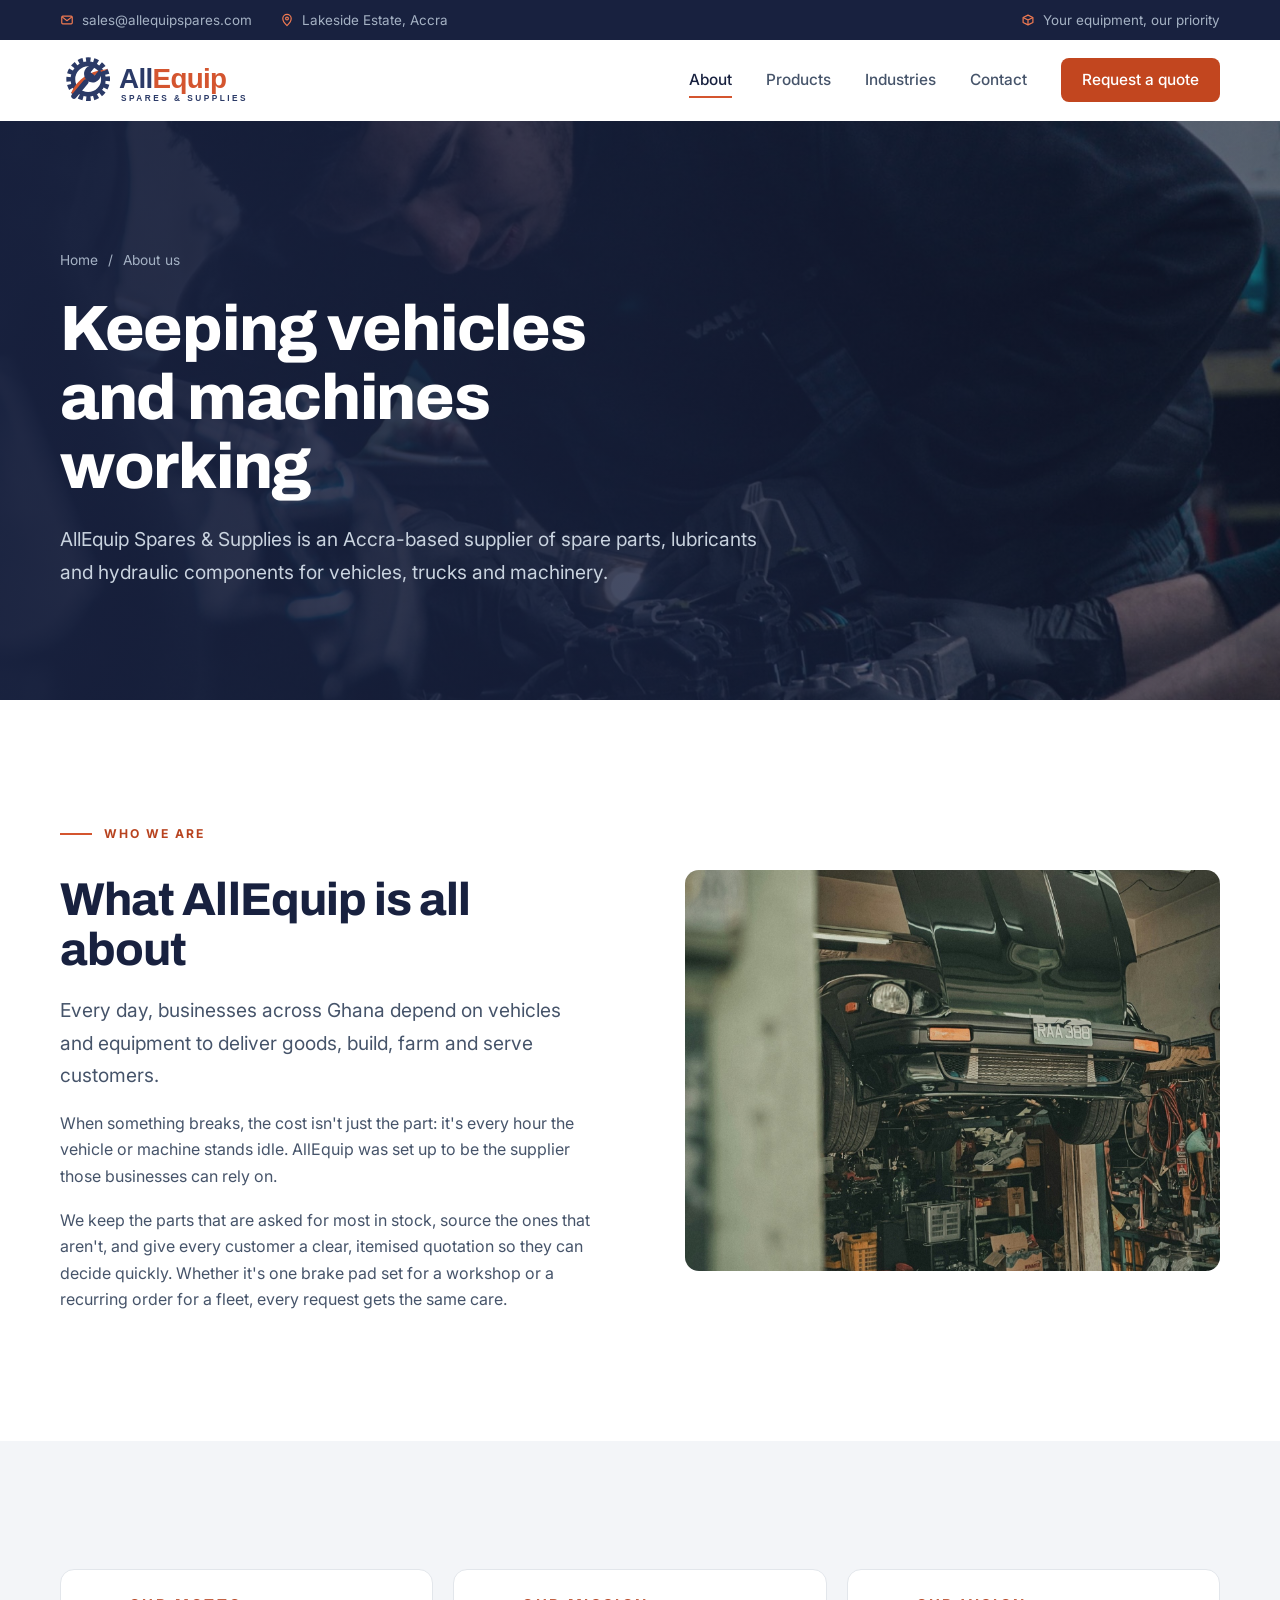
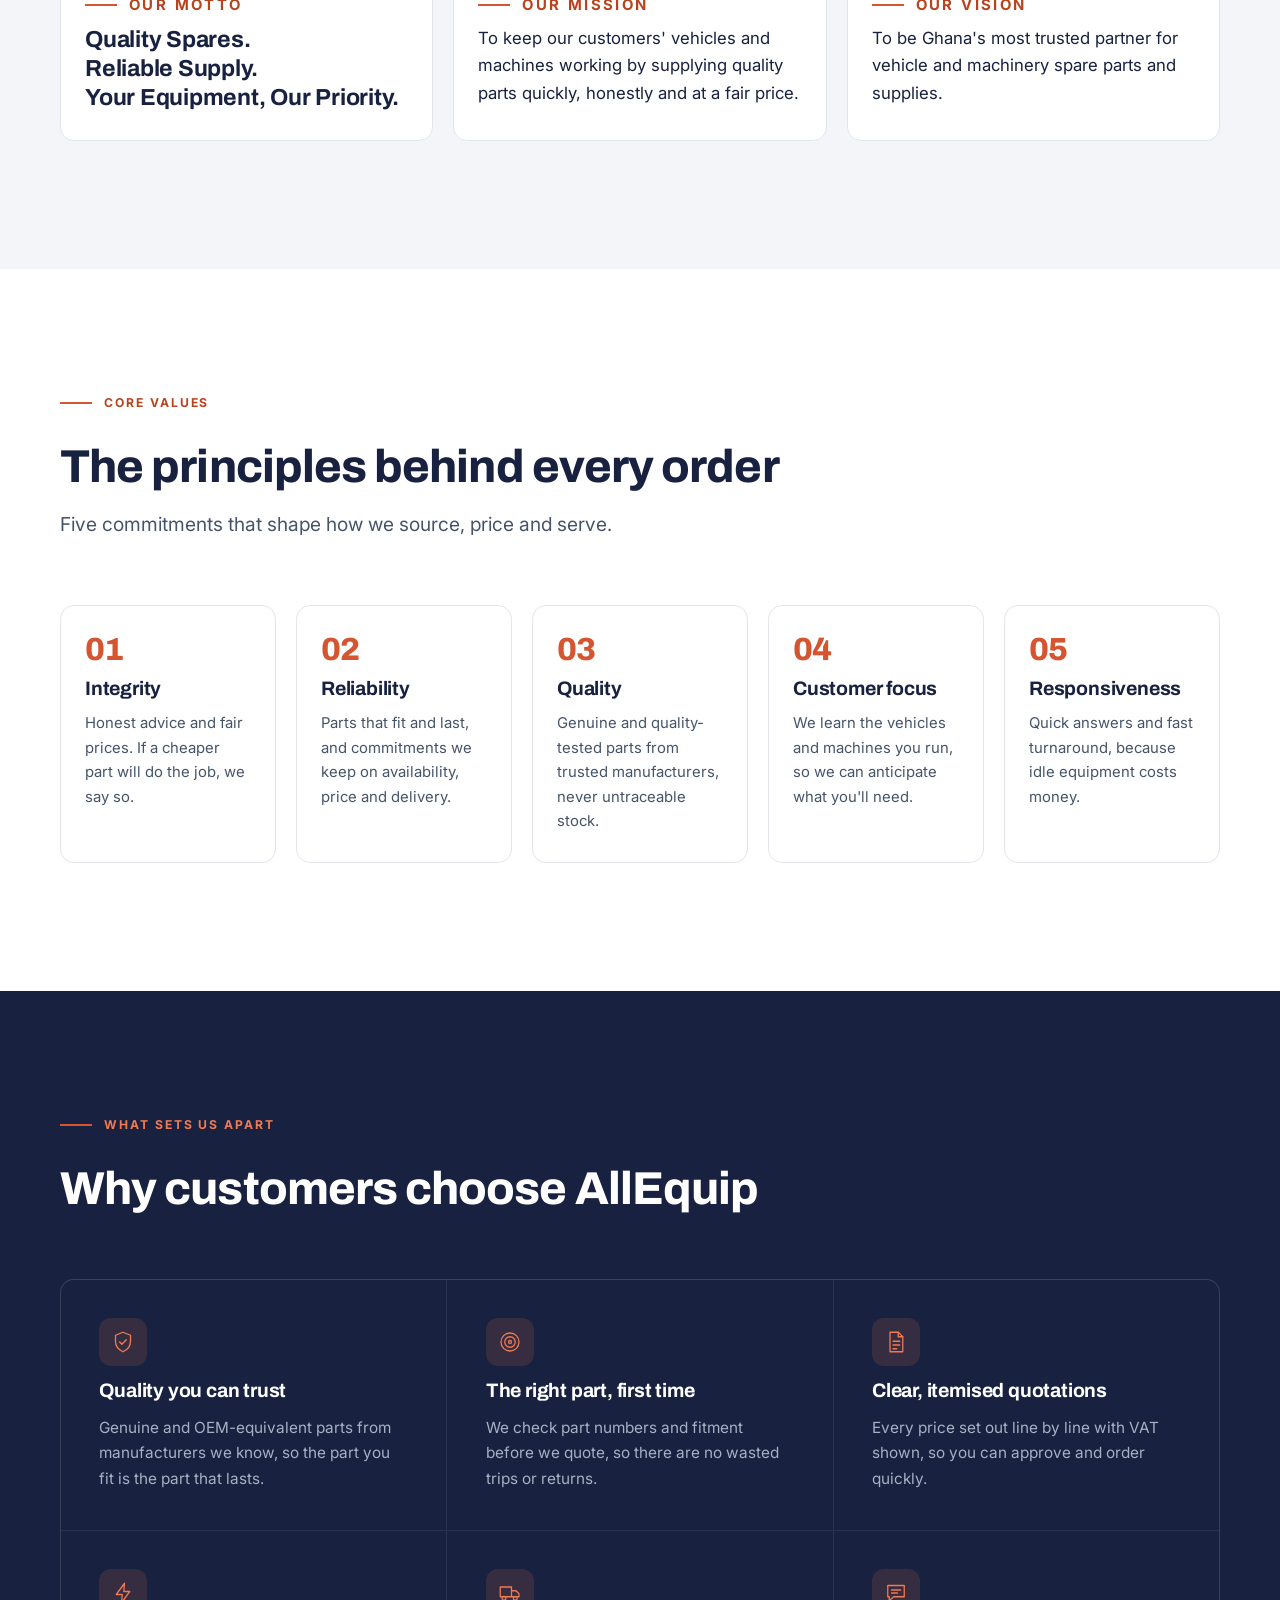
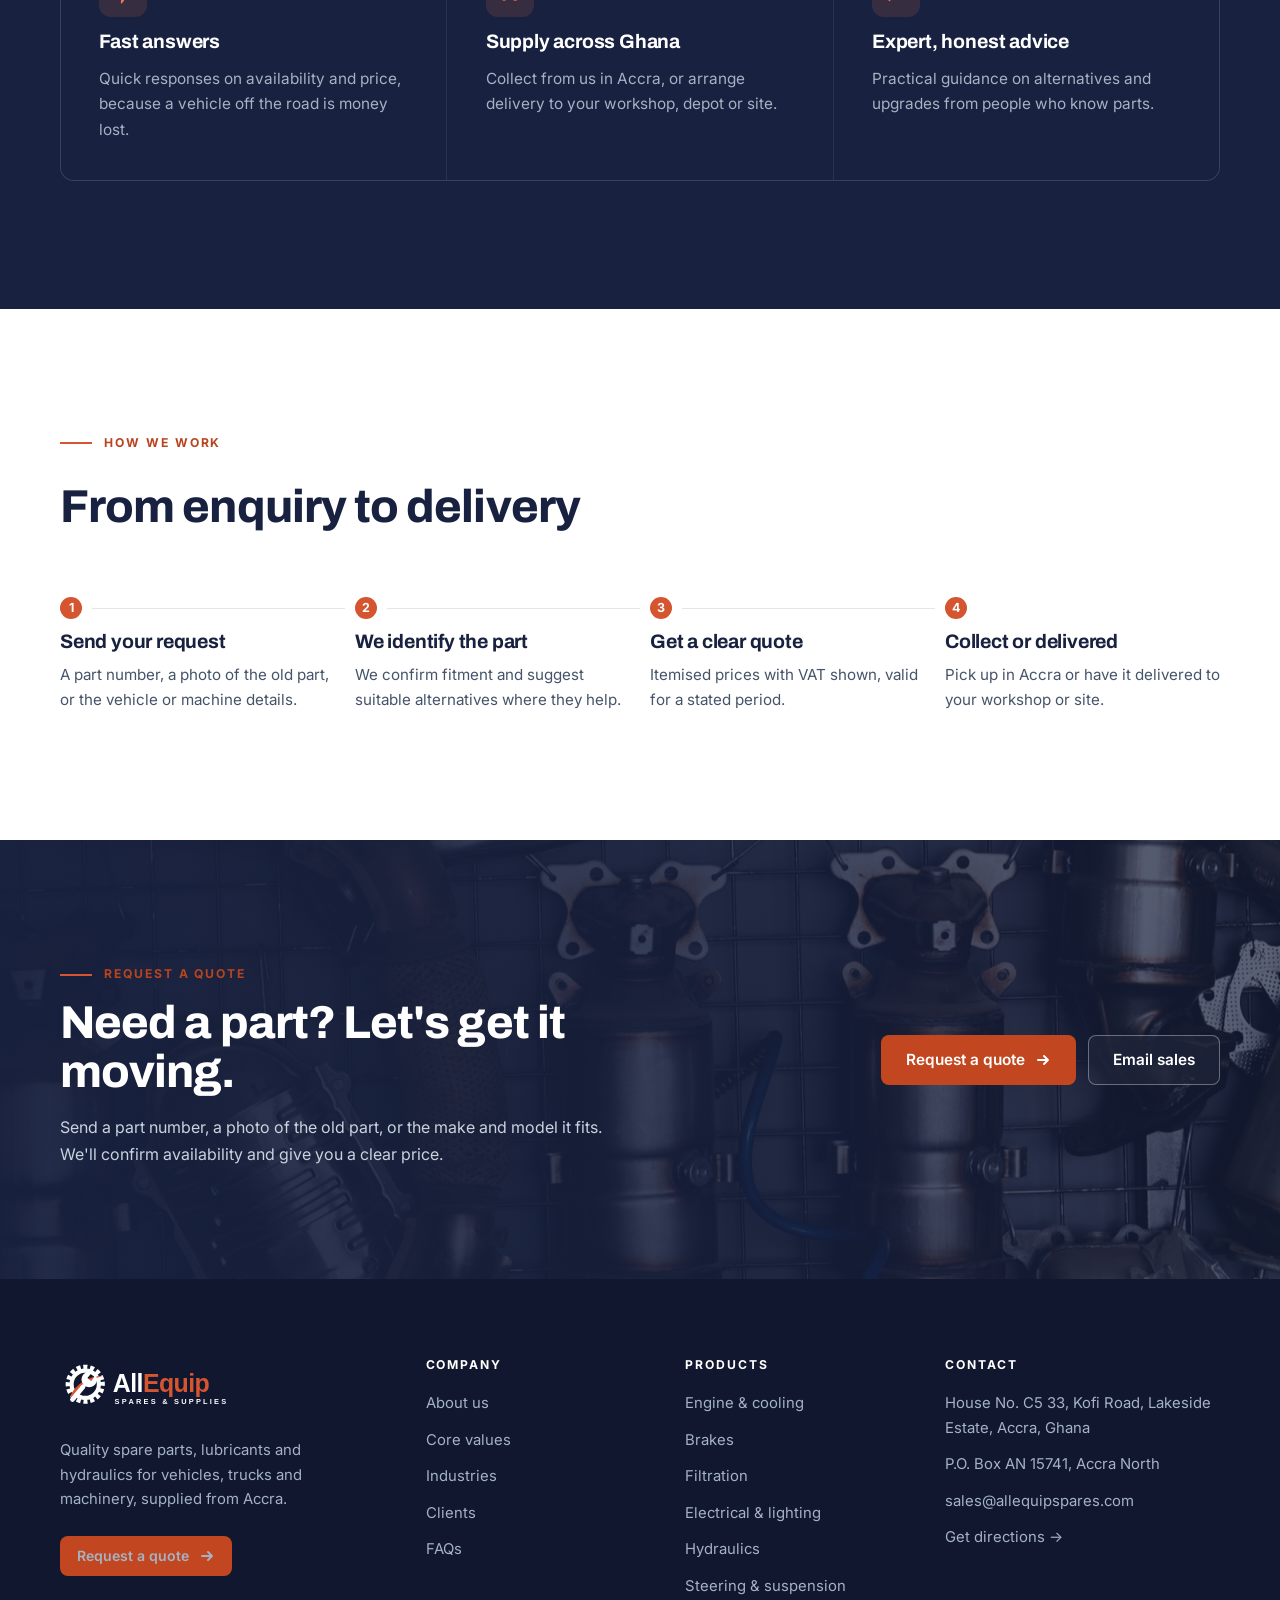
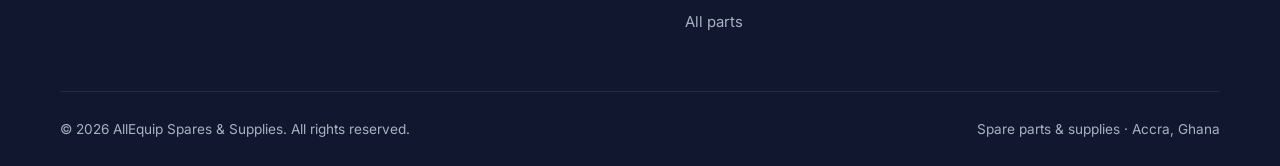
==== commit 13bb9749: "Correct email to sales@allequipspares.com and address to Lakeside Estate, P.O. Box AN 15741 Accra No" ====
--- a/about.html
+++ b/about.html
@@ -22,8 +22,8 @@
 <div class="topbar">
   <div class="wrap">
     <div class="topbar-items">
-      <a href="mailto:allequipsparesslaes@gmail.com"><svg viewBox="0 0 20 20" fill="none" stroke="currentColor" stroke-width="1.7" stroke-linejoin="round" aria-hidden="true"><rect x="2.5" y="4.5" width="15" height="11" rx="1.5"/><path d="m3 5.5 7 5.5 7-5.5"/></svg>allequipsparesslaes@gmail.com</a>
-      <span class="hide-sm"><svg viewBox="0 0 20 20" fill="none" stroke="currentColor" stroke-width="1.7" stroke-linejoin="round" aria-hidden="true"><path d="M10 18s6-5.2 6-10a6 6 0 1 0-12 0c0 4.8 6 10 6 10Z"/><circle cx="10" cy="8" r="2"/></svg>New Legon, Accra</span>
+      <a href="mailto:sales@allequipspares.com"><svg viewBox="0 0 20 20" fill="none" stroke="currentColor" stroke-width="1.7" stroke-linejoin="round" aria-hidden="true"><rect x="2.5" y="4.5" width="15" height="11" rx="1.5"/><path d="m3 5.5 7 5.5 7-5.5"/></svg>sales@allequipspares.com</a>
+      <span class="hide-sm"><svg viewBox="0 0 20 20" fill="none" stroke="currentColor" stroke-width="1.7" stroke-linejoin="round" aria-hidden="true"><path d="M10 18s6-5.2 6-10a6 6 0 1 0-12 0c0 4.8 6 10 6 10Z"/><circle cx="10" cy="8" r="2"/></svg>Lakeside Estate, Accra</span>
     </div>
     <div class="topbar-items hide-sm"><span><svg viewBox="0 0 20 20" fill="none" stroke="currentColor" stroke-width="1.7" stroke-linejoin="round" aria-hidden="true"><path d="M3 6.5 10 3l7 3.5v7L10 17l-7-3.5z"/><path d="M3 6.5 10 10l7-3.5M10 10v7"/></svg>Your equipment, our priority</span></div>
   </div>
@@ -122,7 +122,7 @@
     </div>
     <div class="cta-actions">
       <a class="btn btn--primary" href="contact.html#quote">Request a quote <svg viewBox="0 0 16 16" fill="none" stroke="currentColor" stroke-width="1.9" stroke-linecap="round" stroke-linejoin="round" aria-hidden="true"><path d="M3 8h10M9 4l4 4-4 4"/></svg></a>
-      <a class="btn btn--ghost" href="mailto:allequipsparesslaes@gmail.com">Email sales</a>
+      <a class="btn btn--ghost" href="mailto:sales@allequipspares.com">Email sales</a>
     </div>
   </div>
 </section>
@@ -148,10 +148,10 @@
       <div>
         <h3>Contact</h3>
         <ul>
-          <li>321 Dickson Street, New Legon, Accra, Ghana</li>
-          <li>P.O. Box AN 911, Accra, Ghana</li>
-          <li><a href="mailto:allequipsparesslaes@gmail.com">allequipsparesslaes@gmail.com</a></li>
-          <li><a href="https://www.google.com/maps/search/?api=1&amp;query=321+Dickson+Street+Accra+Ghana" target="_blank" rel="noopener">Get directions &rarr;</a></li>
+          <li>House No. C5 33, Kofi Road, Lakeside Estate, Accra, Ghana</li>
+          <li>P.O. Box AN 15741, Accra North</li>
+          <li><a href="mailto:sales@allequipspares.com">sales@allequipspares.com</a></li>
+          <li><a href="https://www.google.com/maps/search/?api=1&amp;query=Kofi+Road+Lakeside+Estate+Accra+Ghana" target="_blank" rel="noopener">Get directions &rarr;</a></li>
         </ul>
       </div>
     </div>
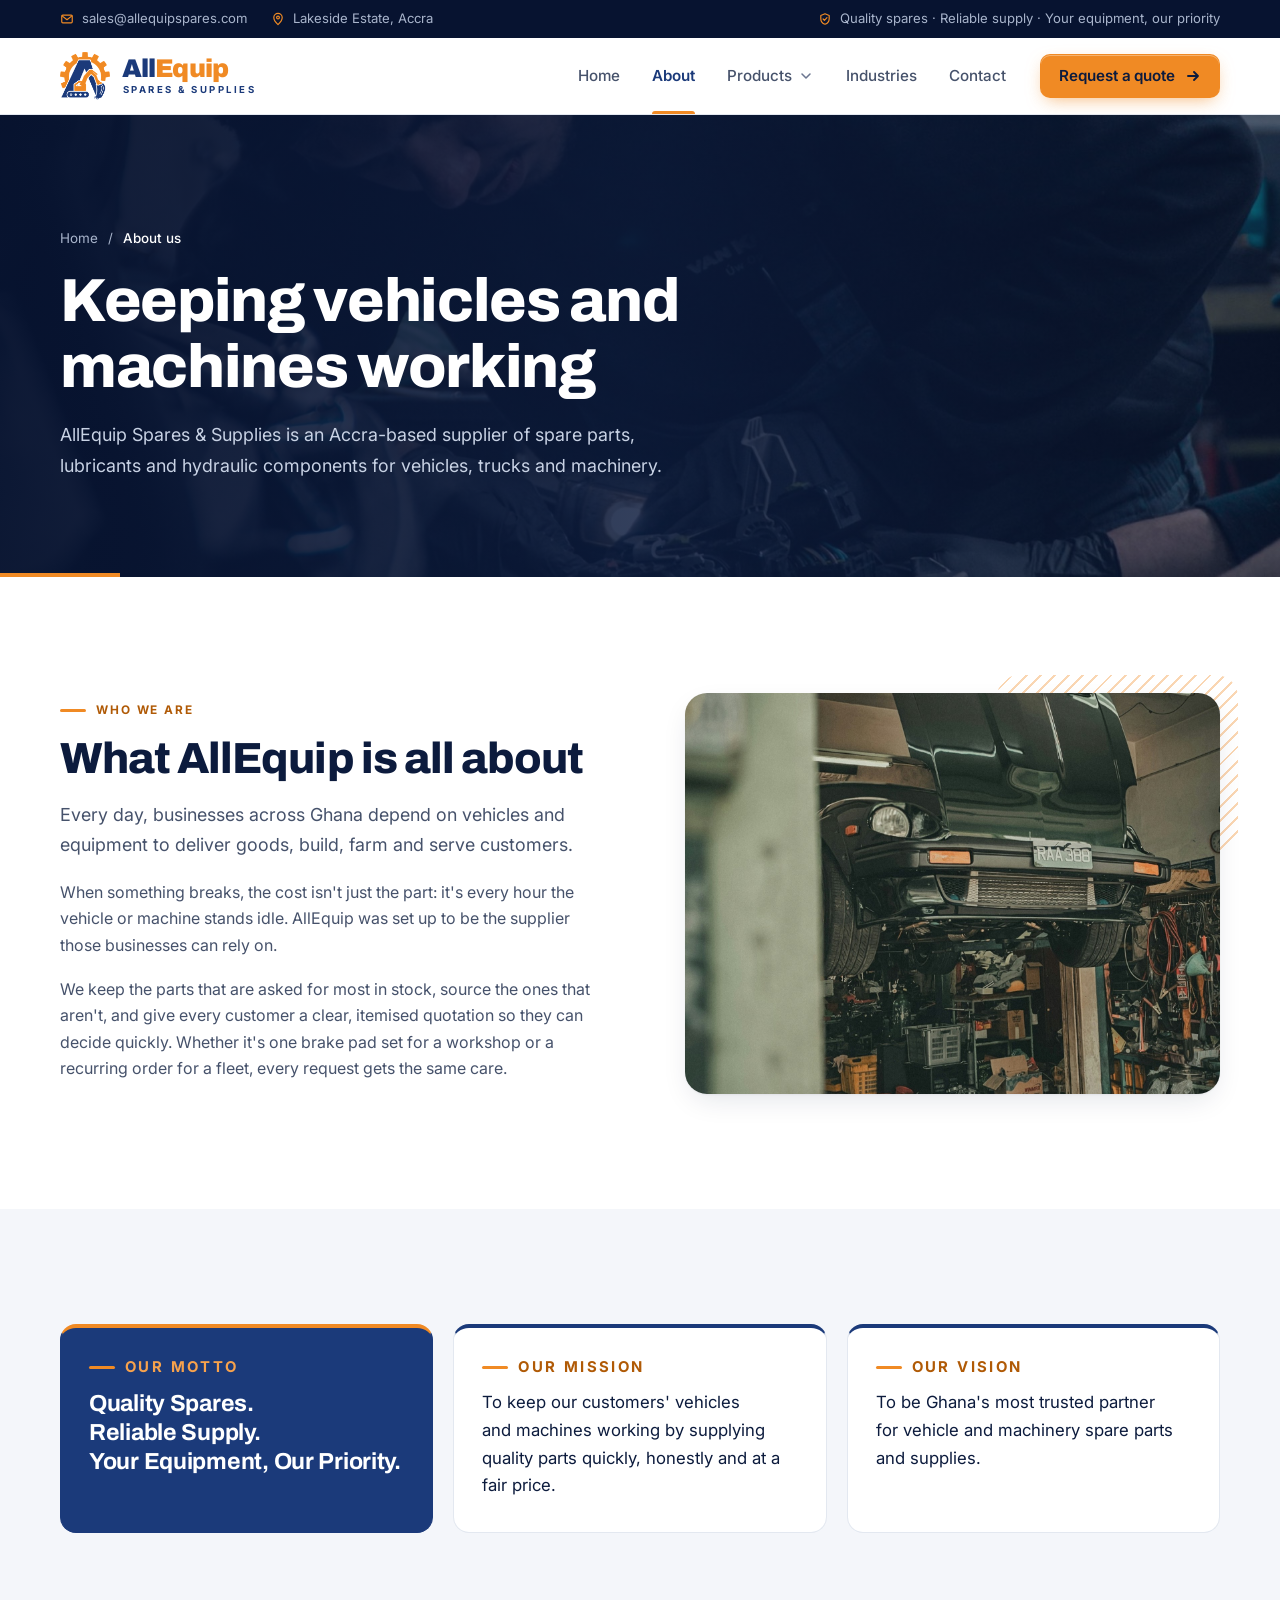
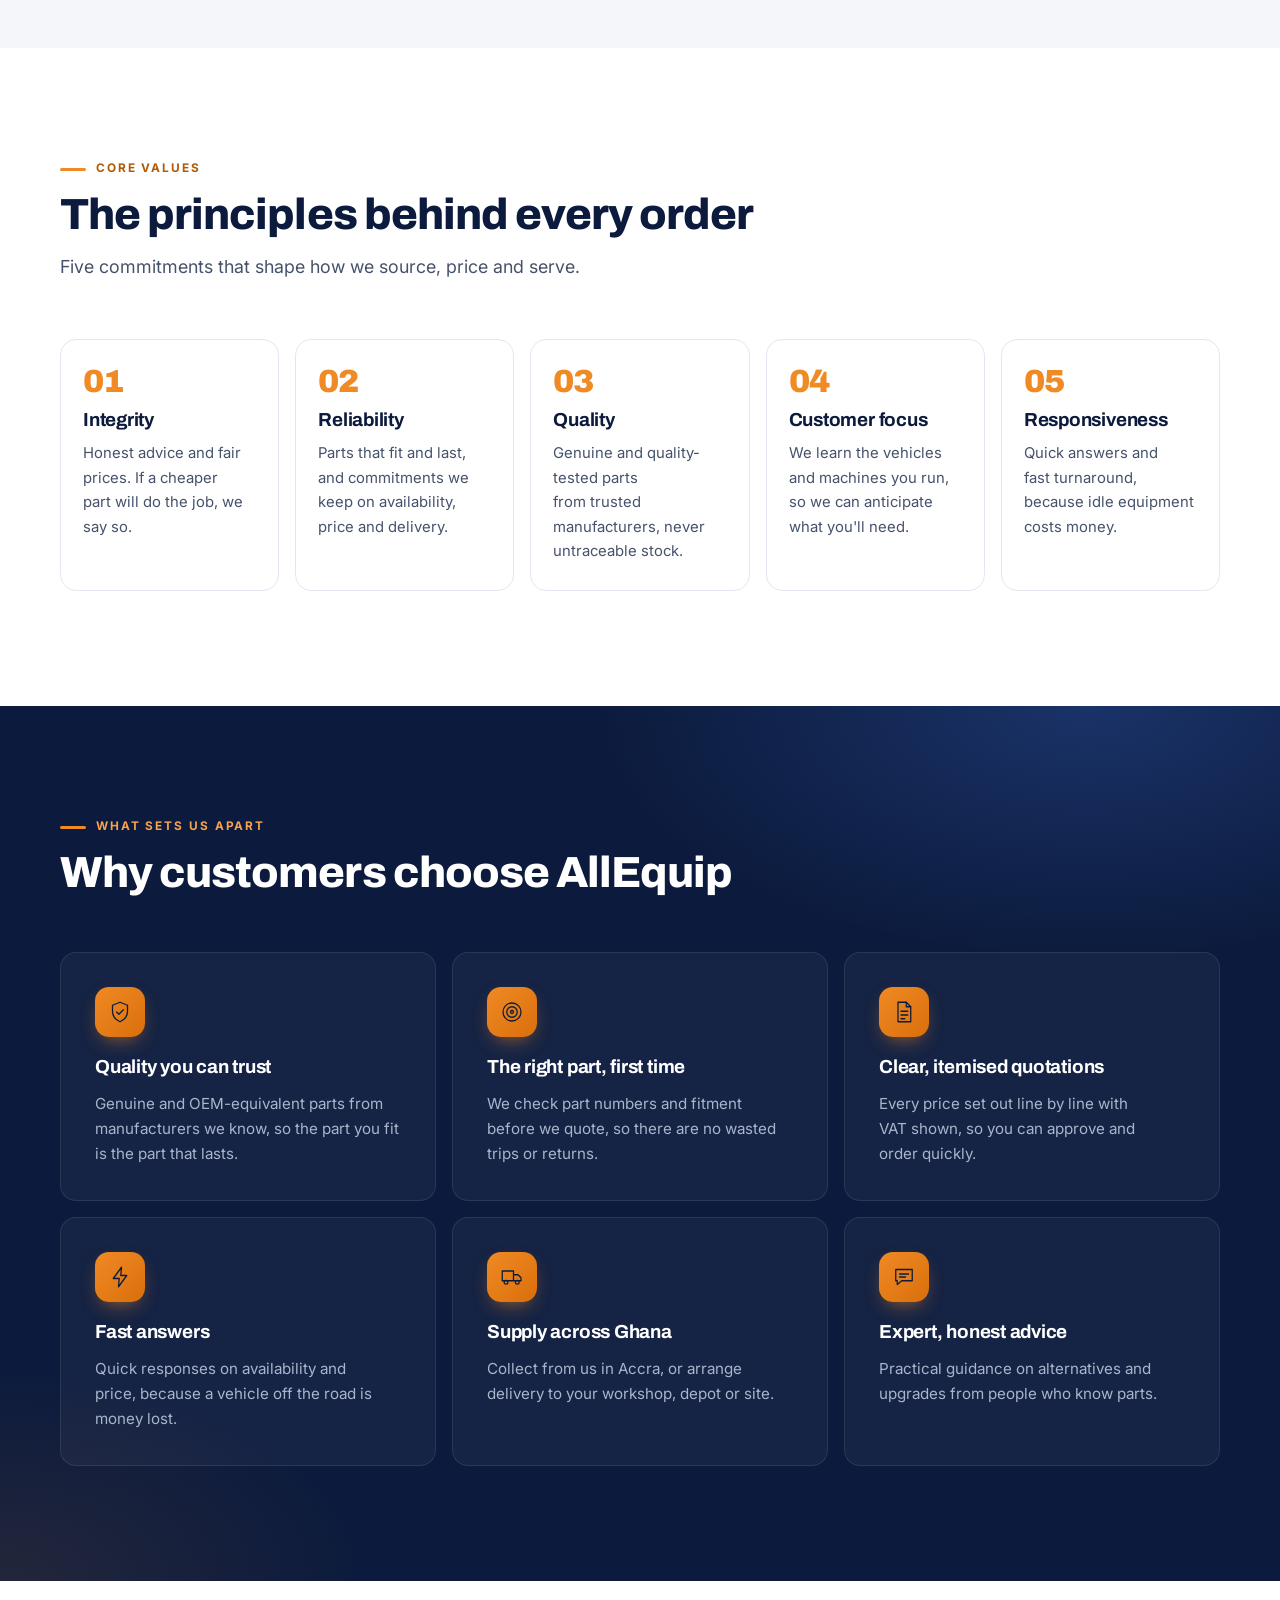
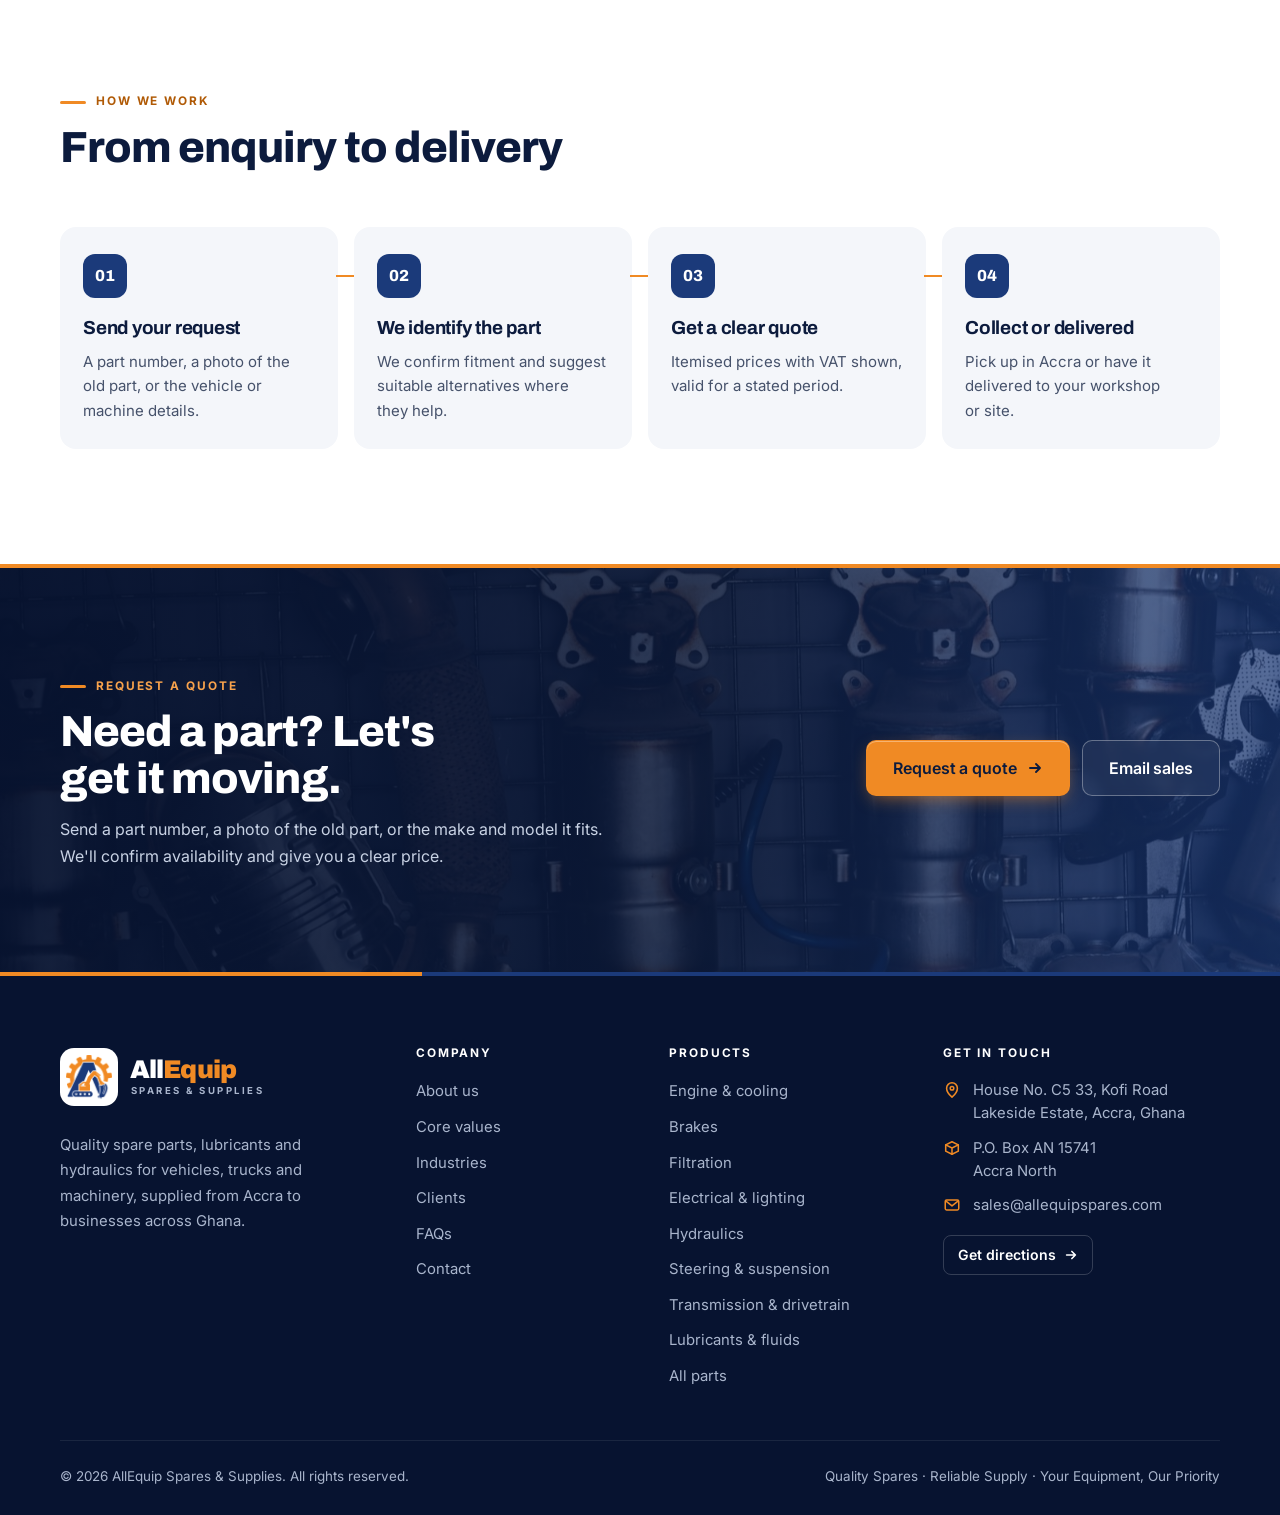
==== commit 5a82ca83: "Redesign: new AllEquip logo, logo colours, Products dropdown, consistent buttons and form controls, " ====
--- a/about.html
+++ b/about.html
@@ -8,13 +8,15 @@
 <meta property="og:title" content="About us | AllEquip Spares &amp; Supplies">
 <meta property="og:description" content="Who AllEquip Spares & Supplies is: our story, motto, mission, vision and core values.">
 <meta property="og:type" content="website">
-<meta property="og:image" content="assets/img/hero.jpg">
-<meta name="theme-color" content="#18213f">
-<link rel="icon" href="assets/logo-mark.svg" type="image/svg+xml">
-<link rel="apple-touch-icon" href="assets/logo-mark.png">
+<meta property="og:image" content="https://creation20.github.io/allequip-website/assets/brand/share.jpg">
+<meta name="twitter:card" content="summary_large_image">
+<meta name="theme-color" content="#0c1b3d">
+<link rel="icon" href="assets/brand/favicon-32.png" sizes="32x32" type="image/png">
+<link rel="icon" href="assets/brand/favicon-64.png" sizes="64x64" type="image/png">
+<link rel="apple-touch-icon" href="assets/brand/apple-touch-icon.png">
 <link rel="preconnect" href="https://fonts.googleapis.com">
 <link rel="preconnect" href="https://fonts.gstatic.com" crossorigin>
-<link href="https://fonts.googleapis.com/css2?family=Archivo:wght@600;700;750;800&amp;family=Inter:wght@400;500;600;700&amp;display=swap" rel="stylesheet">
+<link href="https://fonts.googleapis.com/css2?family=Archivo:wght@600;700;800;900&amp;family=Inter:wght@400;500;600;700&amp;display=swap" rel="stylesheet">
 <link rel="stylesheet" href="assets/styles.css">
 </head>
 <body>
@@ -22,23 +24,36 @@
 <div class="topbar">
   <div class="wrap">
     <div class="topbar-items">
-      <a href="mailto:sales@allequipspares.com"><svg viewBox="0 0 20 20" fill="none" stroke="currentColor" stroke-width="1.7" stroke-linejoin="round" aria-hidden="true"><rect x="2.5" y="4.5" width="15" height="11" rx="1.5"/><path d="m3 5.5 7 5.5 7-5.5"/></svg>sales@allequipspares.com</a>
-      <span class="hide-sm"><svg viewBox="0 0 20 20" fill="none" stroke="currentColor" stroke-width="1.7" stroke-linejoin="round" aria-hidden="true"><path d="M10 18s6-5.2 6-10a6 6 0 1 0-12 0c0 4.8 6 10 6 10Z"/><circle cx="10" cy="8" r="2"/></svg>Lakeside Estate, Accra</span>
+      <a href="mailto:sales@allequipspares.com"><svg viewBox="0 0 20 20" fill="none" stroke="currentColor" stroke-width="1.7" stroke-linecap="round" stroke-linejoin="round" aria-hidden="true"><rect x="2.5" y="4.5" width="15" height="11" rx="1.5"/><path d="m3 5.5 7 5.5 7-5.5"/></svg>sales@allequipspares.com</a>
+      <a class="hide-sm" href="https://www.google.com/maps/search/?api=1&amp;query=Kofi+Road+Lakeside+Estate+Accra+Ghana" target="_blank" rel="noopener"><svg viewBox="0 0 20 20" fill="none" stroke="currentColor" stroke-width="1.7" stroke-linecap="round" stroke-linejoin="round" aria-hidden="true"><path d="M10 18s6-5.2 6-10a6 6 0 1 0-12 0c0 4.8 6 10 6 10Z"/><circle cx="10" cy="8" r="2"/></svg>Lakeside Estate, Accra</a>
     </div>
-    <div class="topbar-items hide-sm"><span><svg viewBox="0 0 20 20" fill="none" stroke="currentColor" stroke-width="1.7" stroke-linejoin="round" aria-hidden="true"><path d="M3 6.5 10 3l7 3.5v7L10 17l-7-3.5z"/><path d="M3 6.5 10 10l7-3.5M10 10v7"/></svg>Your equipment, our priority</span></div>
+    <div class="topbar-items hide-sm"><span><svg viewBox="0 0 20 20" fill="none" stroke="currentColor" stroke-width="1.7" stroke-linecap="round" stroke-linejoin="round" aria-hidden="true"><path d="M10 2.5 4 5v4.5c0 3.8 2.6 6.8 6 8 3.4-1.2 6-4.2 6-8V5z"/><path d="m7.3 10 1.9 1.9 3.6-3.8"/></svg>Quality spares &middot; Reliable supply &middot; Your equipment, our priority</span></div>
   </div>
 </div>
 <header class="site-header">
   <div class="wrap">
     <a class="brand" href="index.html" aria-label="AllEquip Spares &amp; Supplies, home">
-      <img class="brand-logo" src="assets/logo.svg" alt="AllEquip Spares &amp; Supplies" width="220" height="60">
+      <img class="brand-mark" src="assets/brand/mark.png" alt="" width="48" height="46">
+      <span class="brand-word"><span class="brand-name">All<span>Equip</span></span><span class="brand-tag">Spares &amp; Supplies</span></span>
     </a>
-    <button class="menu-toggle" type="button" aria-expanded="false" aria-controls="site-nav" aria-label="Menu">
-      <svg viewBox="0 0 20 20" fill="none" stroke="currentColor" stroke-width="1.8" stroke-linecap="round" aria-hidden="true"><path d="M3 6h14M3 10h14M3 14h14"/></svg>
+    <button class="menu-toggle" type="button" aria-expanded="false" aria-controls="site-nav">
+      <span class="sr-only">Menu</span><span class="menu-bars" aria-hidden="true"><span></span><span></span><span></span></span>
     </button>
     <nav id="site-nav" class="nav" aria-label="Main">
-      <a href="about.html" aria-current="page">About</a><a href="products.html">Products</a><a href="industries.html">Industries</a><a href="contact.html">Contact</a>
-      <a class="btn btn--primary" href="contact.html#quote">Request a quote</a>
+      <ul class="nav-list">
+        <li><a class="nav-link" href="index.html">Home</a></li>
+        <li><a class="nav-link" href="about.html" aria-current="page">About</a></li>
+        <li class="has-menu">
+          <button class="nav-link nav-trigger" type="button" aria-expanded="false" aria-controls="menu-products">Products <svg viewBox="0 0 20 20" fill="none" stroke="currentColor" stroke-width="1.9" stroke-linecap="round" stroke-linejoin="round" aria-hidden="true"><path d="m5 7.5 5 5 5-5"/></svg></button>
+          <div class="menu" id="menu-products">
+            <div class="menu-head"><span>Product ranges</span><a href="products.html">View all parts <svg viewBox="0 0 16 16" fill="none" stroke="currentColor" stroke-width="1.9" stroke-linecap="round" stroke-linejoin="round" aria-hidden="true"><path d="M3 8h10M9 4l4 4-4 4"/></svg></a></div>
+            <div class="menu-grid"><a href="products.html#engine"><span class="menu-icon"><svg viewBox="0 0 32 32" fill="none" stroke="currentColor" stroke-width="1.7" stroke-linecap="round" stroke-linejoin="round" aria-hidden="true"><rect x="9" y="4" width="14" height="13" rx="2"/><path d="M9 9h14M9 13h14"/><path d="M14 17v4h4v-4"/><circle cx="16" cy="25" r="3"/></svg></span><span><b>Engine &amp; cooling</b><small>Gaskets, timing kits, pumps</small></span></a><a href="products.html#brakes"><span class="menu-icon"><svg viewBox="0 0 32 32" fill="none" stroke="currentColor" stroke-width="1.7" stroke-linecap="round" stroke-linejoin="round" aria-hidden="true"><circle cx="16" cy="16" r="12"/><circle cx="16" cy="16" r="4"/><circle cx="16" cy="8.5" r="1"/><circle cx="23.5" cy="16" r="1"/><circle cx="16" cy="23.5" r="1"/><circle cx="8.5" cy="16" r="1"/><path d="M25 7.5c2 2.2 3 5 3 8.5"/></svg></span><span><b>Brakes</b><small>Pads, discs, calipers, fluid</small></span></a><a href="products.html#filtration"><span class="menu-icon"><svg viewBox="0 0 32 32" fill="none" stroke="currentColor" stroke-width="1.7" stroke-linecap="round" stroke-linejoin="round" aria-hidden="true"><ellipse cx="16" cy="7" rx="9" ry="3"/><path d="M7 7v18c0 1.7 4 3 9 3s9-1.3 9-3V7"/><path d="M11 10.5v14M16 11v15M21 10.5v14"/></svg></span><span><b>Filtration</b><small>Air, oil and fuel filters</small></span></a><a href="products.html#electrical"><span class="menu-icon"><svg viewBox="0 0 32 32" fill="none" stroke="currentColor" stroke-width="1.7" stroke-linecap="round" stroke-linejoin="round" aria-hidden="true"><rect x="4" y="9" width="24" height="17" rx="2"/><path d="M9 9V6h4v3M19 9V6h4v3"/><path d="M17 12l-4 6h5l-2 5"/></svg></span><span><b>Electrical &amp; lighting</b><small>Batteries, alternators, lamps</small></span></a><a href="products.html#hydraulics"><span class="menu-icon"><svg viewBox="0 0 32 32" fill="none" stroke="currentColor" stroke-width="1.7" stroke-linecap="round" stroke-linejoin="round" aria-hidden="true"><rect x="3" y="12" width="16" height="8" rx="1.5"/><path d="M19 16h10M27 13v6"/><path d="M8 12V8h3M8 20v4h3"/></svg></span><span><b>Hydraulics</b><small>Hoses, seal kits, oils</small></span></a><a href="products.html#steering"><span class="menu-icon"><svg viewBox="0 0 32 32" fill="none" stroke="currentColor" stroke-width="1.7" stroke-linecap="round" stroke-linejoin="round" aria-hidden="true"><path d="M10 4h12M10 28h12"/><path d="M11 7l10 3-10 3 10 3-10 3 10 3-10 3"/></svg></span><span><b>Steering &amp; suspension</b><small>Shocks, joints, bearings</small></span></a><a href="products.html#drivetrain"><span class="menu-icon"><svg viewBox="0 0 32 32" fill="none" stroke="currentColor" stroke-width="1.7" stroke-linecap="round" stroke-linejoin="round" aria-hidden="true"><circle cx="16" cy="16" r="5"/><path d="M16 3v4M16 25v4M3 16h4M25 16h4M6.8 6.8l2.8 2.8M22.4 22.4l2.8 2.8M6.8 25.2l2.8-2.8M22.4 9.6l2.8-2.8"/></svg></span><span><b>Transmission &amp; drivetrain</b><small>Clutches, shafts, CV parts</small></span></a><a href="products.html#lubricants"><span class="menu-icon"><svg viewBox="0 0 32 32" fill="none" stroke="currentColor" stroke-width="1.7" stroke-linecap="round" stroke-linejoin="round" aria-hidden="true"><path d="M6 12h14l6-4v4l-4 4v8a2 2 0 0 1-2 2H8a2 2 0 0 1-2-2Z"/><path d="M10 12V8h6v4"/></svg></span><span><b>Lubricants &amp; fluids</b><small>Engine, gear, hydraulic oils</small></span></a><a href="products.html#exhaust"><span class="menu-icon"><svg viewBox="0 0 32 32" fill="none" stroke="currentColor" stroke-width="1.7" stroke-linecap="round" stroke-linejoin="round" aria-hidden="true"><path d="M3 20h14a4 4 0 0 0 4-4v-3h4"/><rect x="21" y="9" width="8" height="8" rx="1.5"/><path d="M3 16h12M6 26c1.5-1 1.5-3 0-4M10 26c1.5-1 1.5-3 0-4"/></svg></span><span><b>Exhaust</b><small>Converters, pipes, gaskets</small></span></a></div>
+          </div>
+        </li>
+        <li><a class="nav-link" href="industries.html">Industries</a></li>
+        <li><a class="nav-link" href="contact.html">Contact</a></li>
+      </ul>
+      <a class="btn btn--primary nav-cta" href="contact.html#quote">Request a quote <svg viewBox="0 0 16 16" fill="none" stroke="currentColor" stroke-width="1.9" stroke-linecap="round" stroke-linejoin="round" aria-hidden="true"><path d="M3 8h10M9 4l4 4-4 4"/></svg></a>
     </nav>
   </div>
 </header>
@@ -131,33 +146,33 @@
   <div class="wrap">
     <div class="footer-top">
       <div class="footer-brand">
-        <a class="brand" href="index.html" aria-label="AllEquip Spares &amp; Supplies, home">
-          <img class="brand-logo" src="assets/logo-inverse.svg" alt="AllEquip Spares &amp; Supplies" width="240" height="66">
-        </a>
-        <p>Quality spare parts, lubricants and hydraulics for vehicles, trucks and machinery, supplied from Accra.</p>
-        <a class="btn btn--primary btn--sm" href="contact.html#quote">Request a quote <svg viewBox="0 0 16 16" fill="none" stroke="currentColor" stroke-width="1.9" stroke-linecap="round" stroke-linejoin="round" aria-hidden="true"><path d="M3 8h10M9 4l4 4-4 4"/></svg></a>
+        <a class="brand brand--inverse" href="index.html" aria-label="AllEquip Spares &amp; Supplies, home">
+      <img class="brand-mark" src="assets/brand/mark.png" alt="" width="48" height="46">
+      <span class="brand-word"><span class="brand-name">All<span>Equip</span></span><span class="brand-tag">Spares &amp; Supplies</span></span>
+    </a>
+        <p>Quality spare parts, lubricants and hydraulics for vehicles, trucks and machinery, supplied from Accra to businesses across Ghana.</p>
       </div>
       <div>
         <h3>Company</h3>
-        <ul><li><a href="about.html">About us</a></li><li><a href="about.html#values">Core values</a></li><li><a href="industries.html">Industries</a></li><li><a href="industries.html#clients">Clients</a></li><li><a href="index.html#faq">FAQs</a></li></ul>
+        <ul><li><a href="about.html">About us</a></li><li><a href="about.html#values">Core values</a></li><li><a href="industries.html">Industries</a></li><li><a href="industries.html#clients">Clients</a></li><li><a href="index.html#faq">FAQs</a></li><li><a href="contact.html">Contact</a></li></ul>
       </div>
       <div>
         <h3>Products</h3>
-        <ul><li><a href="products.html#engine">Engine &amp; cooling</a></li><li><a href="products.html#brakes">Brakes</a></li><li><a href="products.html#filtration">Filtration</a></li><li><a href="products.html#electrical">Electrical &amp; lighting</a></li><li><a href="products.html#hydraulics">Hydraulics</a></li><li><a href="products.html#steering">Steering &amp; suspension</a></li><li><a href="products.html">All parts</a></li></ul>
+        <ul><li><a href="products.html#engine">Engine &amp; cooling</a></li><li><a href="products.html#brakes">Brakes</a></li><li><a href="products.html#filtration">Filtration</a></li><li><a href="products.html#electrical">Electrical &amp; lighting</a></li><li><a href="products.html#hydraulics">Hydraulics</a></li><li><a href="products.html#steering">Steering &amp; suspension</a></li><li><a href="products.html#drivetrain">Transmission &amp; drivetrain</a></li><li><a href="products.html#lubricants">Lubricants &amp; fluids</a></li><li><a href="products.html">All parts</a></li></ul>
       </div>
       <div>
-        <h3>Contact</h3>
-        <ul>
-          <li>House No. C5 33, Kofi Road, Lakeside Estate, Accra, Ghana</li>
-          <li>P.O. Box AN 15741, Accra North</li>
-          <li><a href="mailto:sales@allequipspares.com">sales@allequipspares.com</a></li>
-          <li><a href="https://www.google.com/maps/search/?api=1&amp;query=Kofi+Road+Lakeside+Estate+Accra+Ghana" target="_blank" rel="noopener">Get directions &rarr;</a></li>
+        <h3>Get in touch</h3>
+        <ul class="footer-contact">
+          <li><svg viewBox="0 0 20 20" fill="none" stroke="currentColor" stroke-width="1.7" stroke-linecap="round" stroke-linejoin="round" aria-hidden="true"><path d="M10 18s6-5.2 6-10a6 6 0 1 0-12 0c0 4.8 6 10 6 10Z"/><circle cx="10" cy="8" r="2"/></svg><span>House No. C5 33, Kofi Road<br>Lakeside Estate, Accra, Ghana</span></li>
+          <li><svg viewBox="0 0 20 20" fill="none" stroke="currentColor" stroke-width="1.7" stroke-linecap="round" stroke-linejoin="round" aria-hidden="true"><path d="M3 6.5 10 3l7 3.5v7L10 17l-7-3.5z"/><path d="M3 6.5 10 10l7-3.5M10 10v7"/></svg><span>P.O. Box AN 15741<br>Accra North</span></li>
+          <li><svg viewBox="0 0 20 20" fill="none" stroke="currentColor" stroke-width="1.7" stroke-linecap="round" stroke-linejoin="round" aria-hidden="true"><rect x="2.5" y="4.5" width="15" height="11" rx="1.5"/><path d="m3 5.5 7 5.5 7-5.5"/></svg><a href="mailto:sales@allequipspares.com">sales@allequipspares.com</a></li>
         </ul>
+        <a class="footer-map" href="https://www.google.com/maps/search/?api=1&amp;query=Kofi+Road+Lakeside+Estate+Accra+Ghana" target="_blank" rel="noopener">Get directions <svg viewBox="0 0 16 16" fill="none" stroke="currentColor" stroke-width="1.9" stroke-linecap="round" stroke-linejoin="round" aria-hidden="true"><path d="M3 8h10M9 4l4 4-4 4"/></svg></a>
       </div>
     </div>
     <div class="footer-bottom">
       <span>&copy; <span data-year>2026</span> AllEquip Spares &amp; Supplies. All rights reserved.</span>
-      <span>Spare parts &amp; supplies &middot; Accra, Ghana</span>
+      <span>Quality Spares &middot; Reliable Supply &middot; Your Equipment, Our Priority</span>
     </div>
   </div>
 </footer>
--- a/assets/styles.css
+++ b/assets/styles.css
@@ -1,362 +1,473 @@
 /* AllEquip Spares & Supplies — site styles.
-   Industrial and confident: deep navy and graphite, real photography, one amber
-   accent. Motion is limited to sections easing in once and quiet hover states;
-   all of it is switched off for people who prefer reduced motion. */
+   The palette comes straight from the logo: its navy (#1B3A7A) and gear orange
+   (#F08A24), with deep navy for dark sections and cool greys between. Buttons
+   and form controls share one size scale (40 / 48 / 56 px). Motion is limited
+   to sections easing in once and quiet hover states, and switches off for
+   people who prefer reduced motion. */
 
 :root {
-  --ink: #18213f;          /* deep brand navy */
-  --ink-2: #1f2a4f;
-  --ink-3: #2b3a67;        /* logo navy */
-  --steel: #46546a;
-  --muted: #6b7789;
-  --line: #e2e6eb;
-  --mist: #f3f5f8;
+  --navy-950: #071330;
+  --navy-900: #0c1b3d;     /* dark sections, headings */
+  --navy-800: #122a5c;
+  --navy-700: #1b3a7a;     /* logo navy */
+  --navy-600: #2a4f9c;
+  --orange: #f08a24;       /* logo orange */
+  --orange-soft: #f7a24c;
+  --orange-deep: #b05a06;  /* orange text on white (AA) */
+  --ink: var(--navy-900);
+  --text: #46526b;
+  --muted: #6b7690;
+  --line: #e3e8f0;
+  --line-2: #d3dae6;
+  --mist: #f4f6fa;
+  --mist-2: #eaeef5;
   --paper: #ffffff;
-  --accent: #d4552f;       /* logo orange-red */
-  --accent-2: #f07a52;
-  --accent-ink: #b8431f;
-  --btn: #c2461f;          /* buttons: white text stays readable */
-  --btn-hover: #d4552f;
-  --on-dark: #eef2f7;
-  --on-dark-2: #a5b2c4;
+  --on-dark: #e9eef8;
+  --on-dark-2: #a9b5cc;
 
   --font-head: "Archivo", "Helvetica Neue", Arial, sans-serif;
   --font-body: "Inter", "Helvetica Neue", Arial, sans-serif;
 
   --wrap: 1240px;
   --gutter: clamp(16px, 4vw, 40px);
-  --r: 8px;
-  --r-lg: 14px;
-  --shadow: 0 1px 2px rgba(24, 33, 63, .06), 0 8px 24px rgba(24, 33, 63, .06);
-  --shadow-lg: 0 2px 4px rgba(24, 33, 63, .08), 0 24px 48px rgba(24, 33, 63, .14);
+  --r-sm: 8px;
+  --r: 10px;
+  --r-lg: 16px;
+  --r-xl: 22px;
+  --h-sm: 40px;   /* control heights */
+  --h: 48px;
+  --h-lg: 56px;
+  --shadow-sm: 0 1px 2px rgba(12, 27, 61, .06);
+  --shadow: 0 1px 2px rgba(12, 27, 61, .05), 0 10px 30px -8px rgba(12, 27, 61, .14);
+  --shadow-lg: 0 2px 6px rgba(12, 27, 61, .06), 0 30px 60px -16px rgba(12, 27, 61, .32);
+  --ease: cubic-bezier(.2, .7, .2, 1);
 }
 
 *, *::before, *::after { box-sizing: border-box; }
 html { -webkit-text-size-adjust: 100%; scroll-behavior: smooth; scroll-padding-top: 96px; }
-body { margin: 0; background: var(--paper); color: var(--steel); font: 400 16px/1.65 var(--font-body); -webkit-font-smoothing: antialiased; }
+body { margin: 0; background: var(--paper); color: var(--text); font: 400 16px/1.65 var(--font-body); -webkit-font-smoothing: antialiased; text-rendering: optimizeLegibility; overflow-x: hidden; }
 img, svg { display: block; max-width: 100%; }
 a { color: inherit; }
-h1, h2, h3, h4 { font-family: var(--font-head); color: var(--ink); margin: 0; line-height: 1.08; letter-spacing: -0.02em; }
-h1 { font-size: clamp(2.5rem, 6vw, 4.6rem); font-weight: 800; }
-h2 { font-size: clamp(1.9rem, 3.6vw, 3rem); font-weight: 750; }
-h3 { font-size: 1.22rem; font-weight: 700; letter-spacing: -0.01em; }
-p { margin: 0; }
-:focus-visible { outline: 2px solid var(--accent); outline-offset: 3px; border-radius: 3px; }
+button, input, select, textarea { font: inherit; color: inherit; }
+h1, h2, h3, h4 { font-family: var(--font-head); color: var(--ink); margin: 0; line-height: 1.08; letter-spacing: -0.022em; text-wrap: balance; }
+h1 { font-size: clamp(2.45rem, 5.6vw, 4.4rem); font-weight: 800; }
+h2 { font-size: clamp(1.85rem, 3.4vw, 2.85rem); font-weight: 800; }
+h3 { font-size: 1.18rem; font-weight: 700; letter-spacing: -0.012em; line-height: 1.25; }
+p { margin: 0; text-wrap: pretty; }
+::selection { background: rgba(240, 138, 36, .28); color: var(--ink); }
+:focus-visible { outline: 3px solid rgba(240, 138, 36, .7); outline-offset: 2px; border-radius: 6px; }
 
 .wrap { width: 100%; max-width: var(--wrap); margin: 0 auto; padding: 0 var(--gutter); }
-.section { padding: clamp(72px, 10vw, 128px) 0; }
+.section { padding: clamp(72px, 9vw, 120px) 0; }
 .section--mist { background: var(--mist); }
-.section--dark { background: var(--ink); color: var(--on-dark-2); }
+.section--dark { background: var(--navy-900); color: var(--on-dark-2); position: relative; isolation: isolate; overflow: hidden; }
+.section--dark::before { content: ""; position: absolute; inset: 0; z-index: -1; pointer-events: none;
+  background: radial-gradient(700px 360px at 85% 0%, rgba(42, 79, 156, .45), transparent 70%), radial-gradient(520px 300px at 0% 100%, rgba(240, 138, 36, .10), transparent 70%); }
 .section--dark h2, .section--dark h3 { color: #fff; }
 .section--tight { padding: clamp(48px, 6vw, 72px) 0; }
 
-.eyebrow { display: inline-flex; align-items: center; gap: 12px; font: 700 .76rem/1 var(--font-body); letter-spacing: .16em; text-transform: uppercase; color: var(--accent-ink); margin-bottom: 18px; }
-.eyebrow::before { content: ""; width: 32px; height: 2px; background: var(--accent); }
-.section--dark .eyebrow, .on-dark .eyebrow { color: var(--accent-2); }
-.lead { font-size: clamp(1.06rem, 1.5vw, 1.22rem); line-height: 1.7; max-width: 60ch; }
-.section-head { display: grid; gap: 16px; max-width: 780px; margin-bottom: clamp(40px, 5vw, 64px); }
-.section-head--row { max-width: none; grid-template-columns: minmax(0, 1fr) auto; align-items: end; gap: 24px 48px; }
-.section-head--row > div { display: grid; gap: 16px; max-width: 720px; }
+.eyebrow { display: inline-flex; align-items: center; gap: 10px; font: 700 .74rem/1 var(--font-body); letter-spacing: .16em; text-transform: uppercase; color: var(--orange-deep); margin-bottom: 16px; }
+.eyebrow::before { content: ""; width: 26px; height: 3px; border-radius: 3px; background: var(--orange); }
+.section--dark .eyebrow, .hero .eyebrow, .page-hero .eyebrow, .cta .eyebrow { color: var(--orange-soft); }
+.lead { font-size: clamp(1.05rem, 1.4vw, 1.18rem); line-height: 1.7; max-width: 60ch; }
+.section-head { display: grid; gap: 14px; max-width: 760px; margin-bottom: clamp(36px, 5vw, 56px); }
+.section-head .eyebrow { margin-bottom: 2px; }
+.section-head--row { max-width: none; grid-template-columns: minmax(0, 1fr) auto; align-items: end; gap: 20px 48px; }
+.section-head--row > div { display: grid; gap: 14px; max-width: 720px; }
 @media (max-width: 760px) { .section-head--row { grid-template-columns: 1fr; } }
 
 /* ------------------------------------------------------------- buttons */
-.btn { display: inline-flex; align-items: center; justify-content: center; gap: 10px; min-height: 50px; padding: 0 24px; border-radius: var(--r);
-  font: 600 .96rem/1 var(--font-body); text-decoration: none; border: 1px solid transparent; cursor: pointer; white-space: nowrap;
-  transition: background-color .18s ease, border-color .18s ease, color .18s ease, transform .18s ease; }
-.btn svg { width: 16px; height: 16px; transition: transform .18s ease; }
-.btn:hover svg { transform: translateX(3px); }
-.btn--primary { background: var(--btn); color: #fff; }
-.btn--primary:hover { background: var(--btn-hover); }
-.btn--ghost { border-color: rgba(255,255,255,.34); color: #fff; background: rgba(255,255,255,.04); }
-.btn--ghost:hover { border-color: #fff; background: rgba(255,255,255,.1); }
-.btn--dark { background: var(--ink); color: #fff; }
-.btn--dark:hover { background: var(--ink-3); }
-.btn--line { border-color: var(--line); color: var(--ink); background: #fff; }
-.btn--line:hover { border-color: var(--ink); }
-.btn--sm { min-height: 40px; padding: 0 16px; font-size: .88rem; }
-.text-link { display: inline-flex; align-items: center; gap: 8px; color: var(--ink); font-weight: 600; text-decoration: none; border-bottom: 2px solid var(--accent); padding-bottom: 3px; }
-.text-link:hover { color: var(--accent-ink); }
-.text-link svg { width: 14px; height: 14px; }
+.btn { display: inline-flex; align-items: center; justify-content: center; gap: 10px; height: var(--h); padding: 0 22px; border-radius: var(--r);
+  font: 600 .95rem/1 var(--font-body); letter-spacing: -.005em; text-decoration: none; border: 1px solid transparent; cursor: pointer; white-space: nowrap; user-select: none;
+  transition: background-color .18s ease, border-color .18s ease, color .18s ease, box-shadow .18s ease, transform .18s var(--ease); }
+.btn svg { width: 16px; height: 16px; flex: none; transition: transform .18s var(--ease); }
+.btn:hover svg:last-child:not(:first-child) { transform: translateX(3px); }
+.btn:active { transform: translateY(1px); }
+.btn--primary { background: var(--orange); color: var(--navy-900); box-shadow: 0 1px 0 rgba(255,255,255,.35) inset, 0 6px 18px -6px rgba(240, 138, 36, .65); }
+.btn--primary:hover { background: var(--orange-soft); }
+.btn--ghost { border-color: rgba(255,255,255,.32); color: #fff; background: rgba(255,255,255,.06); backdrop-filter: blur(4px); }
+.btn--ghost:hover { border-color: rgba(255,255,255,.75); background: rgba(255,255,255,.12); }
+.btn--dark { background: var(--navy-700); color: #fff; }
+.btn--dark:hover { background: var(--navy-600); }
+.btn--line { border-color: var(--line-2); color: var(--ink); background: #fff; box-shadow: var(--shadow-sm); }
+.btn--line:hover { border-color: var(--navy-700); }
+.btn--sm { height: var(--h-sm); padding: 0 16px; font-size: .88rem; border-radius: var(--r-sm); }
+.btn--lg { height: var(--h-lg); padding: 0 28px; font-size: 1rem; }
+.text-link { display: inline-flex; align-items: center; gap: 8px; color: var(--navy-700); font-weight: 600; text-decoration: none; padding: 4px 0; background: linear-gradient(var(--orange), var(--orange)) 0 100% / 100% 2px no-repeat; transition: color .18s ease, background-size .25s var(--ease); }
+.text-link:hover { color: var(--orange-deep); }
+.text-link svg { width: 14px; height: 14px; transition: transform .18s var(--ease); }
+.text-link:hover svg { transform: translateX(3px); }
 
 /* ------------------------------------------------------- utility bar */
-.topbar { background: var(--ink); color: var(--on-dark-2); font-size: .84rem; }
-.topbar .wrap { display: flex; justify-content: space-between; align-items: center; gap: 16px; min-height: 40px; }
-.topbar a { color: var(--on-dark-2); text-decoration: none; }
+.topbar { background: var(--navy-950); color: var(--on-dark-2); font-size: .82rem; }
+.topbar .wrap { display: flex; justify-content: space-between; align-items: center; gap: 16px; min-height: 38px; }
+.topbar a { color: var(--on-dark-2); text-decoration: none; transition: color .15s ease; }
 .topbar a:hover { color: #fff; }
-.topbar-items { display: flex; gap: 28px; align-items: center; }
+.topbar-items { display: flex; gap: 24px; align-items: center; }
 .topbar-items span, .topbar-items a { display: inline-flex; align-items: center; gap: 8px; }
-.topbar svg { width: 14px; height: 14px; color: var(--accent-2); }
+.topbar svg { width: 14px; height: 14px; color: var(--orange); }
 @media (max-width: 760px) { .topbar .hide-sm { display: none; } .topbar .wrap { justify-content: center; } }
 
 /* -------------------------------------------------------------- header */
-.site-header { position: sticky; top: 0; z-index: 60; background: rgba(255,255,255,.96); backdrop-filter: saturate(1.4) blur(10px); border-bottom: 1px solid transparent; transition: border-color .2s ease, box-shadow .2s ease; }
-.site-header.is-scrolled { border-bottom-color: var(--line); box-shadow: 0 6px 24px rgba(24,33,63,.06); }
-.site-header .wrap { display: flex; align-items: center; justify-content: space-between; min-height: 80px; gap: 24px; }
-.brand { display: inline-flex; align-items: center; gap: 12px; text-decoration: none; }
-.brand-logo { height: 58px; width: auto; }
-.site-footer .brand-logo { height: 52px; }
-@media (max-width: 520px) { .brand-logo { height: 46px; } }
-.brand-name { display: grid; line-height: 1; }
-.brand-name b { font: 800 1.28rem/1 var(--font-head); color: var(--ink); letter-spacing: .03em; }
-.brand-name span { font: 600 .62rem/1 var(--font-body); letter-spacing: .24em; text-transform: uppercase; color: var(--muted); margin-top: 6px; }
-.nav { display: flex; align-items: center; gap: 34px; }
-.nav a { position: relative; font: 500 .96rem/1 var(--font-body); color: var(--steel); text-decoration: none; padding: 10px 0; }
-.nav a:not(.btn)::after { content: ""; position: absolute; left: 0; right: 0; bottom: 0; height: 2px; background: var(--accent); transform: scaleX(0); transform-origin: left; transition: transform .2s ease; }
-.nav a:not(.btn):hover { color: var(--ink); }
-.nav a:not(.btn):hover::after, .nav a[aria-current="page"]::after { transform: scaleX(1); }
-.nav a[aria-current="page"] { color: var(--ink); }
-.nav .btn { padding: 0 20px; min-height: 44px; color: #fff; }
-.menu-toggle { display: none; background: none; border: 1px solid var(--line); border-radius: var(--r); width: 46px; height: 46px; align-items: center; justify-content: center; cursor: pointer; color: var(--ink); }
-.menu-toggle svg { width: 20px; height: 20px; }
-@media (max-width: 960px) {
+.site-header { position: sticky; top: 0; z-index: 60; background: rgba(255,255,255,.94); backdrop-filter: saturate(1.6) blur(14px); -webkit-backdrop-filter: saturate(1.6) blur(14px); border-bottom: 1px solid var(--line); transition: box-shadow .2s ease; }
+.site-header.is-scrolled { box-shadow: 0 10px 30px -18px rgba(12, 27, 61, .35); }
+.site-header > .wrap { display: flex; align-items: center; justify-content: space-between; height: 76px; gap: 24px; }
+
+.brand { display: inline-flex; align-items: center; gap: 12px; text-decoration: none; flex: none; }
+.brand-mark { width: 50px; height: auto; }
+.brand-word { display: grid; gap: 5px; line-height: 1; }
+.brand-name { font: 900 1.6rem/0.9 var(--font-head); letter-spacing: -0.035em; color: var(--navy-700); }
+.brand-name span { color: var(--orange); }
+.brand-tag { font: 700 .6rem/1 var(--font-body); letter-spacing: .26em; text-transform: uppercase; color: var(--navy-700); padding-left: 1px; }
+.brand--inverse .brand-mark { background: #fff; border-radius: 14px; padding: 6px; width: 58px; }
+.brand--inverse .brand-name { color: #fff; }
+.brand--inverse .brand-tag { color: var(--on-dark-2); }
+@media (max-width: 420px) { .brand-mark { width: 42px; } .brand-name { font-size: 1.38rem; } .brand-tag { font-size: .54rem; letter-spacing: .22em; } }
+
+.nav { display: flex; align-items: center; gap: 20px; }
+.nav-list { list-style: none; margin: 0; padding: 0; display: flex; align-items: center; gap: 4px; }
+.nav-list > li { position: relative; }
+.nav-link { display: inline-flex; align-items: center; gap: 6px; height: 40px; padding: 0 14px; border-radius: var(--r-sm); border: 0; background: none; cursor: pointer;
+  font: 500 .95rem/1 var(--font-body); color: var(--text); text-decoration: none; transition: color .15s ease, background-color .15s ease; }
+.nav-link svg { width: 16px; height: 16px; color: var(--muted); transition: transform .2s var(--ease); }
+.nav-link:hover, .nav-trigger[aria-expanded="true"] { color: var(--ink); background: var(--mist); }
+.nav-trigger[aria-expanded="true"] svg { transform: rotate(180deg); }
+.nav-link[aria-current="page"], .nav-trigger[data-current] { color: var(--navy-700); font-weight: 600; }
+.nav-link[aria-current="page"]::after, .nav-trigger[data-current]::after { content: ""; position: absolute; left: 14px; right: 14px; bottom: -18px; height: 3px; border-radius: 3px 3px 0 0; background: var(--orange); }
+.nav-cta { height: 44px; padding: 0 18px; }
+
+/* Products dropdown */
+.menu { position: absolute; top: calc(100% + 14px); left: 50%; width: min(640px, 92vw); transform: translate(-50%, 6px); background: #fff; border: 1px solid var(--line); border-radius: var(--r-lg);
+  box-shadow: var(--shadow-lg); padding: 10px; opacity: 0; visibility: hidden; transition: opacity .18s ease, transform .18s var(--ease), visibility 0s linear .18s; z-index: 5; }
+.menu::before { content: ""; position: absolute; left: 0; right: 0; top: -16px; height: 16px; } /* keeps hover alive across the gap */
+.has-menu.is-open .menu { opacity: 1; visibility: visible; transform: translate(-50%, 0); transition: opacity .18s ease, transform .18s var(--ease), visibility 0s; }
+.menu-head { display: flex; align-items: center; justify-content: space-between; gap: 12px; padding: 8px 12px 12px; border-bottom: 1px solid var(--line); margin-bottom: 6px; }
+.menu-head span { font: 700 .72rem/1 var(--font-body); letter-spacing: .14em; text-transform: uppercase; color: var(--muted); }
+.menu-head a { display: inline-flex; align-items: center; gap: 6px; font-weight: 600; font-size: .88rem; color: var(--navy-700); text-decoration: none; }
+.menu-head a:hover { color: var(--orange-deep); }
+.menu-head svg { width: 14px; height: 14px; }
+.menu-grid { display: grid; grid-template-columns: 1fr 1fr; gap: 2px; }
+.menu-grid a { display: flex; gap: 12px; align-items: center; padding: 10px 12px; border-radius: var(--r); text-decoration: none; transition: background-color .15s ease; }
+.menu-grid a:hover, .menu-grid a:focus-visible { background: var(--mist); }
+.menu-icon { flex: none; width: 38px; height: 38px; border-radius: 10px; background: var(--mist-2); color: var(--navy-700); display: grid; place-items: center; transition: background-color .15s ease, color .15s ease; }
+.menu-icon svg { width: 20px; height: 20px; }
+.menu-grid a:hover .menu-icon { background: var(--navy-700); color: var(--orange); }
+.menu-grid b { display: block; font: 600 .92rem/1.25 var(--font-body); color: var(--ink); }
+.menu-grid small { display: block; font-size: .8rem; color: var(--muted); line-height: 1.35; margin-top: 2px; }
+
+.menu-toggle { display: none; position: relative; width: 46px; height: 46px; border: 1px solid var(--line-2); border-radius: var(--r); background: #fff; cursor: pointer; align-items: center; justify-content: center; }
+.menu-bars { display: grid; gap: 4px; width: 20px; }
+.menu-bars span { display: block; height: 2px; border-radius: 2px; background: var(--ink); transition: transform .22s var(--ease), opacity .15s ease; }
+.menu-toggle[aria-expanded="true"] .menu-bars span:nth-child(1) { transform: translateY(6px) rotate(45deg); }
+.menu-toggle[aria-expanded="true"] .menu-bars span:nth-child(2) { opacity: 0; }
+.menu-toggle[aria-expanded="true"] .menu-bars span:nth-child(3) { transform: translateY(-6px) rotate(-45deg); }
+
+@media (max-width: 1080px) { .nav-list > li:first-child { display: none; } }
+@media (max-width: 980px) {
+  .site-header > .wrap { height: 68px; }
   .menu-toggle { display: inline-flex; }
-  .nav { display: none; position: absolute; top: 100%; left: 0; right: 0; flex-direction: column; align-items: stretch; gap: 0; background: #fff; border-bottom: 1px solid var(--line); padding: 8px var(--gutter) 20px; box-shadow: var(--shadow-lg); }
+  .nav { display: none; position: absolute; top: 100%; left: 0; right: 0; flex-direction: column; align-items: stretch; gap: 0;
+    background: #fff; border-bottom: 1px solid var(--line); padding: 8px var(--gutter) 20px; box-shadow: 0 24px 40px -20px rgba(12,27,61,.35); max-height: calc(100dvh - 68px); overflow-y: auto; }
   .nav.is-open { display: flex; }
-  .nav a { padding: 16px 0; border-bottom: 1px solid var(--line); }
-  .nav a:not(.btn)::after { display: none; }
-  .nav a[aria-current="page"] { color: var(--accent-ink); }
-  .nav .btn { margin-top: 16px; }
+  .nav-list { flex-direction: column; align-items: stretch; gap: 0; }
+  .nav-list > li:first-child { display: block; }
+  .nav-list > li { border-bottom: 1px solid var(--line); }
+  .nav-link { width: 100%; height: 54px; padding: 0 4px; justify-content: space-between; font-size: 1.02rem; border-radius: 0; }
+  .nav-link:hover, .nav-trigger[aria-expanded="true"] { background: none; }
+  .nav-link[aria-current="page"]::after, .nav-trigger[data-current]::after { display: none; }
+  .nav-link[aria-current="page"], .nav-trigger[data-current] { color: var(--orange-deep); }
+  .menu { position: static; width: auto; transform: none; opacity: 1; visibility: visible; box-shadow: none; border: 0; border-radius: 0; padding: 0 0 12px; display: none; transition: none; }
+  .menu::before { display: none; }
+  .has-menu.is-open .menu { display: block; transform: none; }
+  .menu-head { padding: 4px 4px 10px; }
+  .menu-grid { grid-template-columns: 1fr; }
+  .menu-grid a { padding: 8px 4px; }
+  .nav-cta { margin-top: 18px; height: var(--h); }
 }
 
 /* ---------------------------------------------------------------- hero */
-.hero { position: relative; isolation: isolate; color: var(--on-dark-2); background: var(--ink); overflow: hidden; }
+.hero { position: relative; isolation: isolate; color: var(--on-dark-2); background: var(--navy-900); overflow: hidden; }
 .hero-media { position: absolute; inset: 0; z-index: -2; }
 .hero-media img { width: 100%; height: 100%; object-fit: cover; object-position: center; }
 .hero::before { content: ""; position: absolute; inset: 0; z-index: -1;
-  background: linear-gradient(90deg, rgba(24,33,63,.96) 0%, rgba(24,33,63,.88) 38%, rgba(24,33,63,.55) 70%, rgba(24,33,63,.35) 100%),
-              linear-gradient(0deg, rgba(24,33,63,.85) 0%, rgba(24,33,63,0) 40%); }
-.hero .wrap { padding-top: clamp(80px, 12vw, 160px); padding-bottom: clamp(48px, 6vw, 72px); }
-.hero-copy { max-width: 720px; }
+  background: linear-gradient(95deg, rgba(7,19,48,.97) 0%, rgba(12,27,61,.9) 40%, rgba(12,27,61,.6) 72%, rgba(12,27,61,.42) 100%),
+              linear-gradient(0deg, rgba(7,19,48,.92) 0%, rgba(7,19,48,0) 45%); }
+.hero::after { content: ""; position: absolute; z-index: -1; right: -180px; top: -200px; width: 620px; height: 620px; border-radius: 50%; background: radial-gradient(closest-side, rgba(240,138,36,.22), transparent); pointer-events: none; }
+.hero .wrap { padding-top: clamp(72px, 10vw, 140px); padding-bottom: clamp(44px, 6vw, 68px); }
+.hero-copy { max-width: 740px; }
 .hero h1 { color: #fff; }
-.hero h1 .accent { color: var(--accent-2); }
-.hero .lead { color: #c9d3df; margin-top: 26px; }
-.hero-actions { display: flex; flex-wrap: wrap; gap: 14px; margin-top: 36px; }
+.hero h1 .accent { color: var(--orange); }
+.hero .lead { color: #c8d2e4; margin-top: 24px; }
+.hero-actions { display: flex; flex-wrap: wrap; gap: 12px; margin-top: 34px; }
+.hero-actions .btn { height: var(--h-lg); padding: 0 26px; font-size: 1rem; }
 
 /* Part finder: the quickest way from the home page to a quotation. */
-.finder { margin-top: clamp(48px, 7vw, 88px); background: #fff; border-radius: var(--r-lg); box-shadow: var(--shadow-lg); padding: 10px; display: grid; grid-template-columns: minmax(0, 1.6fr) minmax(0, 1fr) auto; gap: 10px; }
+.finder { margin-top: clamp(44px, 6vw, 76px); background: #fff; border-radius: var(--r-lg); box-shadow: var(--shadow-lg); padding: 10px; display: grid; grid-template-columns: minmax(0, 1.7fr) minmax(0, 1fr) auto; gap: 10px; }
 .finder label { position: absolute; width: 1px; height: 1px; overflow: hidden; clip: rect(0 0 0 0); }
 .finder-field { position: relative; display: flex; align-items: center; }
-.finder-field svg { position: absolute; left: 16px; width: 20px; height: 20px; color: var(--muted); pointer-events: none; }
-.finder input, .finder select { width: 100%; min-height: 56px; border: 1px solid var(--line); border-radius: var(--r); background: var(--mist); font: 400 1rem var(--font-body); color: var(--ink); padding: 0 16px; }
+.finder-field > svg { position: absolute; left: 16px; width: 20px; height: 20px; color: var(--muted); pointer-events: none; }
+.finder input, .finder select { width: 100%; height: var(--h-lg); border: 1px solid var(--line); border-radius: var(--r); background-color: var(--mist); font-size: 1rem; color: var(--ink); padding: 0 16px; transition: border-color .15s ease, background-color .15s ease, box-shadow .15s ease; }
 .finder input { padding-left: 46px; }
-.finder input:focus, .finder select:focus { outline: 2px solid var(--accent); outline-offset: 0; background: #fff; }
-.finder .btn { min-height: 56px; }
-.finder-note { margin-top: 14px; font-size: .88rem; color: #b8c3d1; }
-@media (max-width: 860px) { .finder { grid-template-columns: 1fr; } }
-
-.hero-points { display: grid; grid-template-columns: repeat(3, minmax(0, 1fr)); gap: 0; margin-top: 40px; border-top: 1px solid rgba(255,255,255,.12); }
-.hero-point { display: flex; gap: 14px; align-items: flex-start; padding: 22px 24px 0 0; }
-.hero-point svg { width: 22px; height: 22px; flex: none; color: var(--accent-2); margin-top: 2px; }
-.hero-point b { display: block; color: #fff; font-weight: 600; }
-.hero-point span { font-size: .9rem; }
-@media (max-width: 860px) { .hero-points { grid-template-columns: 1fr; } .hero-point { padding-top: 16px; } }
+.finder input::placeholder { color: #8590a6; }
+.finder input:hover, .finder select:hover { border-color: var(--line-2); }
+.finder input:focus, .finder select:focus { outline: none; border-color: var(--orange); background-color: #fff; box-shadow: 0 0 0 4px rgba(240,138,36,.18); }
+.finder .btn { height: var(--h-lg); padding: 0 26px; font-size: 1rem; }
+.finder-note { margin-top: 14px; font-size: .88rem; color: #b8c3d6; }
+@media (max-width: 860px) { .finder { grid-template-columns: 1fr; } .finder .btn { width: 100%; } }
+
+/* Every select gets the same chevron and padding (finder, quote form). */
+select { appearance: none; -webkit-appearance: none; cursor: pointer; padding-right: 44px !important;
+  background-image: url("data:image/svg+xml,%3Csvg xmlns='http://www.w3.org/2000/svg' viewBox='0 0 20 20' fill='none' stroke='%231b3a7a' stroke-width='1.9' stroke-linecap='round' stroke-linejoin='round'%3E%3Cpath d='m5 7.5 5 5 5-5'/%3E%3C/svg%3E");
+  background-repeat: no-repeat; background-position: right 14px center; background-size: 18px; text-overflow: ellipsis; }
+select::-ms-expand { display: none; }
+
+.hero-points { display: grid; grid-template-columns: repeat(3, minmax(0, 1fr)); gap: 16px; margin-top: 28px; }
+.hero-point { display: flex; gap: 14px; align-items: center; padding: 16px 18px; border-radius: var(--r); background: rgba(255,255,255,.05); border: 1px solid rgba(255,255,255,.09); backdrop-filter: blur(6px); }
+.hero-point svg { width: 22px; height: 22px; flex: none; color: var(--orange); }
+.hero-point b { display: block; color: #fff; font-weight: 600; font-size: .95rem; }
+.hero-point span { font-size: .86rem; }
+@media (max-width: 860px) { .hero-points { grid-template-columns: 1fr; gap: 10px; } }
 
 /* Inner page hero: a photo band with the page title. */
-.page-hero { position: relative; isolation: isolate; background: var(--ink); color: #c9d3df; overflow: hidden; }
+.page-hero { position: relative; isolation: isolate; background: var(--navy-900); color: #c8d2e4; overflow: hidden; }
 .page-hero .hero-media { position: absolute; inset: 0; z-index: -2; }
-.page-hero::before { content: ""; position: absolute; inset: 0; z-index: -1; background: linear-gradient(90deg, rgba(24,33,63,.95) 0%, rgba(24,33,63,.8) 50%, rgba(24,33,63,.5) 100%); }
-.page-hero .wrap { padding-top: clamp(72px, 10vw, 128px); padding-bottom: clamp(64px, 9vw, 112px); }
-.page-hero h1 { color: #fff; max-width: 16ch; font-size: clamp(2.4rem, 5vw, 4rem); }
-.page-hero .lead { color: #c9d3df; margin-top: 22px; }
-.crumbs { display: flex; gap: 10px; font-size: .86rem; color: var(--on-dark-2); margin-bottom: 22px; }
+.page-hero::before { content: ""; position: absolute; inset: 0; z-index: -1; background: linear-gradient(95deg, rgba(7,19,48,.96) 0%, rgba(12,27,61,.84) 50%, rgba(12,27,61,.55) 100%); }
+.page-hero::after { content: ""; position: absolute; left: 0; right: 0; bottom: 0; height: 4px; background: linear-gradient(90deg, var(--orange) 0 120px, transparent 120px); }
+.page-hero .wrap { padding-top: clamp(64px, 9vw, 112px); padding-bottom: clamp(56px, 8vw, 96px); }
+.page-hero h1 { color: #fff; max-width: 18ch; font-size: clamp(2.3rem, 4.8vw, 3.8rem); }
+.page-hero .lead { color: #c8d2e4; margin-top: 20px; }
+.crumbs { display: flex; align-items: center; gap: 10px; font-size: .84rem; color: var(--on-dark-2); margin-bottom: 20px; }
 .crumbs a { color: var(--on-dark-2); text-decoration: none; }
 .crumbs a:hover { color: #fff; }
+.crumbs > span:last-child { color: #fff; font-weight: 500; }
 
 /* --------------------------------------------------------- facts strip */
-.facts { background: var(--ink-2); color: var(--on-dark-2); }
+.facts { background: var(--navy-700); color: #c9d4ea; position: relative; }
 .facts .wrap { display: grid; grid-template-columns: repeat(4, minmax(0, 1fr)); }
-.fact { padding: 34px 28px; border-left: 1px solid rgba(255,255,255,.08); display: grid; gap: 6px; }
+.fact { padding: 30px 28px; border-left: 1px solid rgba(255,255,255,.12); display: grid; gap: 6px; }
 .fact:first-child { border-left: 0; padding-left: 0; }
-.fact b { font: 800 clamp(1.6rem, 2.6vw, 2.1rem)/1 var(--font-head); color: #fff; letter-spacing: -0.02em; }
-.fact span { font-size: .92rem; }
-@media (max-width: 900px) { .facts .wrap { grid-template-columns: 1fr 1fr; } .fact { border-left: 0; padding-left: 0; border-top: 1px solid rgba(255,255,255,.08); } .fact:nth-child(-n+2) { border-top: 0; } }
+.fact b { font: 800 clamp(1.45rem, 2.4vw, 1.95rem)/1.05 var(--font-head); color: #fff; letter-spacing: -0.02em; }
+.fact span { font-size: .9rem; }
+@media (max-width: 900px) { .facts .wrap { grid-template-columns: 1fr 1fr; } .fact { border-left: 0; padding: 22px 12px 22px 0; border-top: 1px solid rgba(255,255,255,.12); } .fact:nth-child(-n+2) { border-top: 0; } }
 
 /* ----------------------------------------------------- photo tiles */
 .tiles { display: grid; grid-template-columns: repeat(12, minmax(0, 1fr)); gap: 20px; }
-.tile { position: relative; isolation: isolate; overflow: hidden; border-radius: var(--r-lg); min-height: 340px; display: flex; align-items: flex-end; text-decoration: none; color: #fff; background: var(--ink); }
-.tile img { position: absolute; inset: 0; z-index: -2; width: 100%; height: 100%; object-fit: cover; transition: transform .6s ease; }
-.tile::before { content: ""; position: absolute; inset: 0; z-index: -1; background: linear-gradient(0deg, rgba(24,33,63,.92) 0%, rgba(24,33,63,.35) 55%, rgba(24,33,63,.1) 100%); }
-.tile:hover img { transform: scale(1.04); }
+.tile { position: relative; isolation: isolate; overflow: hidden; border-radius: var(--r-lg); min-height: 340px; display: flex; align-items: flex-end; text-decoration: none; color: #fff; background: var(--navy-900); box-shadow: var(--shadow); }
+.tile img { position: absolute; inset: 0; z-index: -2; width: 100%; height: 100%; object-fit: cover; transition: transform .8s var(--ease); }
+.tile::before { content: ""; position: absolute; inset: 0; z-index: -1; background: linear-gradient(0deg, rgba(7,19,48,.94) 0%, rgba(12,27,61,.45) 55%, rgba(12,27,61,.08) 100%); }
+.tile:hover img { transform: scale(1.05); }
 .tile-body { padding: 28px; display: grid; gap: 8px; width: 100%; }
-.tile-body h3 { color: #fff; font-size: 1.45rem; }
-.tile-body p { color: #c9d3df; font-size: .95rem; max-width: 40ch; }
-.tile-body .more { display: inline-flex; align-items: center; gap: 8px; color: var(--accent-2); font-weight: 600; font-size: .92rem; margin-top: 6px; }
-.tile-body .more svg { width: 14px; height: 14px; transition: transform .18s ease; }
-.tile:hover .more svg { transform: translateX(3px); }
+.tile-body h3 { color: #fff; font-size: 1.4rem; }
+.tile-body p { color: #c8d2e4; font-size: .95rem; max-width: 40ch; }
+.tile-body .more { display: inline-flex; align-items: center; gap: 8px; color: var(--orange); font-weight: 600; font-size: .92rem; margin-top: 6px; }
+.tile-body .more svg { width: 14px; height: 14px; transition: transform .18s var(--ease); }
+.tile:hover .more svg { transform: translateX(4px); }
 .tile--wide { grid-column: span 7; }
 .tile--narrow { grid-column: span 5; }
 .tile--third { grid-column: span 4; min-height: 300px; }
-@media (max-width: 900px) { .tile--wide, .tile--narrow, .tile--third { grid-column: span 12; min-height: 280px; } }
+@media (max-width: 900px) { .tile--wide, .tile--narrow, .tile--third { grid-column: span 12; min-height: 260px; } }
 
 /* -------------------------------------------------------- icon list */
-.ranges { display: grid; grid-template-columns: repeat(4, minmax(0, 1fr)); gap: 1px; background: var(--line); border: 1px solid var(--line); border-radius: var(--r-lg); overflow: hidden; margin-top: 20px; }
-.range { background: #fff; padding: 26px; display: grid; gap: 10px; align-content: start; text-decoration: none; transition: background-color .18s ease; }
-.range:hover { background: var(--mist); }
-.range .icon { width: 44px; height: 44px; border-radius: 10px; background: var(--mist); color: var(--ink); display: grid; place-items: center; transition: background-color .18s ease, color .18s ease; }
-.range:hover .icon { background: var(--ink); color: var(--accent-2); }
+.ranges { display: grid; grid-template-columns: repeat(4, minmax(0, 1fr)); gap: 14px; margin-top: 20px; }
+.range { background: #fff; border: 1px solid var(--line); border-radius: var(--r-lg); padding: 22px; display: grid; gap: 8px; align-content: start; text-decoration: none; transition: border-color .18s ease, box-shadow .18s ease, transform .18s var(--ease); }
+.range:hover { border-color: var(--line-2); box-shadow: var(--shadow); transform: translateY(-2px); }
+.range .icon { width: 44px; height: 44px; border-radius: 12px; background: var(--mist-2); color: var(--navy-700); display: grid; place-items: center; margin-bottom: 4px; transition: background-color .18s ease, color .18s ease; }
+.range:hover .icon { background: var(--navy-700); color: var(--orange); }
 .range .icon svg { width: 24px; height: 24px; }
-.range h3 { font-size: 1.04rem; }
-.range p { font-size: .88rem; color: var(--muted); }
+.range h3 { font-size: 1.02rem; }
+.range p { font-size: .87rem; color: var(--muted); line-height: 1.5; }
 @media (max-width: 1000px) { .ranges { grid-template-columns: repeat(2, minmax(0, 1fr)); } }
-@media (max-width: 520px) { .ranges { grid-template-columns: 1fr; } }
+@media (max-width: 520px) { .ranges { grid-template-columns: 1fr; gap: 10px; } }
 
 /* --------------------------------------------------- split w/ photo */
 .split { display: grid; grid-template-columns: minmax(0, 1fr) minmax(0, 1fr); gap: clamp(40px, 7vw, 96px); align-items: center; }
 .split--top { align-items: start; }
 @media (max-width: 960px) { .split { grid-template-columns: 1fr; } }
 .prose { display: grid; gap: 18px; }
+.prose .eyebrow { margin-bottom: 0; }
 .prose p { max-width: 62ch; }
 .figure { position: relative; }
-.figure img { width: 100%; aspect-ratio: 4 / 5; object-fit: cover; border-radius: var(--r-lg); }
+.figure img { width: 100%; aspect-ratio: 4 / 5; object-fit: cover; border-radius: var(--r-xl); box-shadow: var(--shadow); }
+.figure::before { content: ""; position: absolute; z-index: -1; right: -18px; top: -18px; width: 45%; height: 45%; border-radius: var(--r-xl); background: repeating-linear-gradient(135deg, rgba(240,138,36,.35) 0 2px, transparent 2px 10px); }
+.figure { isolation: isolate; }
 .figure--wide img { aspect-ratio: 4 / 3; }
-.figure-card { position: absolute; left: -28px; bottom: 32px; max-width: 320px; background: #fff; border-radius: var(--r-lg); box-shadow: var(--shadow-lg); padding: 24px 26px; border-left: 4px solid var(--accent); }
-.figure-card q { display: block; quotes: none; font: 750 1.3rem/1.25 var(--font-head); color: var(--ink); letter-spacing: -0.01em; }
-.figure-card span { display: block; margin-top: 10px; font-size: .78rem; letter-spacing: .14em; text-transform: uppercase; color: var(--muted); }
-@media (max-width: 960px) { .figure-card { left: 16px; right: 16px; bottom: 16px; max-width: none; } }
-.checks { list-style: none; margin: 6px 0 0; padding: 0; display: grid; gap: 12px; }
-.checks li { position: relative; padding-left: 34px; color: var(--ink); }
-.checks li::before { content: ""; position: absolute; left: 0; top: 2px; width: 22px; height: 22px; border-radius: 50%; background: var(--ink) url("data:image/svg+xml,%3Csvg xmlns='http://www.w3.org/2000/svg' viewBox='0 0 16 16' fill='none' stroke='%23f07a52' stroke-width='2.2' stroke-linecap='round' stroke-linejoin='round'%3E%3Cpath d='M4 8.5l2.5 2.5L12 5.5'/%3E%3C/svg%3E") center / 14px no-repeat; }
+.figure-card { position: absolute; left: -28px; bottom: 32px; max-width: 320px; background: #fff; border-radius: var(--r-lg); box-shadow: var(--shadow-lg); padding: 22px 24px; border-left: 4px solid var(--orange); }
+.figure-card q { display: block; quotes: none; font: 800 1.28rem/1.25 var(--font-head); color: var(--ink); letter-spacing: -0.015em; }
+.figure-card span { display: block; margin-top: 10px; font-size: .74rem; font-weight: 600; letter-spacing: .14em; text-transform: uppercase; color: var(--muted); }
+@media (max-width: 960px) { .figure-card { left: 16px; right: 16px; bottom: 16px; max-width: none; } .figure::before { right: -8px; top: -8px; } }
+.checks { list-style: none; margin: 4px 0 0; padding: 0; display: grid; gap: 12px; }
+.checks li { position: relative; padding-left: 36px; color: var(--ink); font-weight: 500; }
+.checks li::before { content: ""; position: absolute; left: 0; top: 1px; width: 24px; height: 24px; border-radius: 50%; background: var(--navy-700) url("data:image/svg+xml,%3Csvg xmlns='http://www.w3.org/2000/svg' viewBox='0 0 16 16' fill='none' stroke='%23f08a24' stroke-width='2.4' stroke-linecap='round' stroke-linejoin='round'%3E%3Cpath d='M4 8.5l2.5 2.5L12 5.5'/%3E%3C/svg%3E") center / 14px no-repeat; }
 
 /* ---------------------------------------------------- features (dark) */
-.features { display: grid; grid-template-columns: repeat(3, minmax(0, 1fr)); gap: 1px; background: rgba(255,255,255,.08); border: 1px solid rgba(255,255,255,.08); border-radius: var(--r-lg); overflow: hidden; }
-.feature { background: var(--ink); padding: clamp(28px, 3vw, 40px); display: grid; gap: 14px; align-content: start; }
-.feature .icon { width: 48px; height: 48px; border-radius: 12px; background: rgba(240,122,82,.14); color: var(--accent-2); display: grid; place-items: center; }
+.features { display: grid; grid-template-columns: repeat(3, minmax(0, 1fr)); gap: 16px; }
+.feature { background: rgba(255,255,255,.04); border: 1px solid rgba(255,255,255,.09); border-radius: var(--r-lg); padding: clamp(26px, 3vw, 34px); display: grid; gap: 12px; align-content: start; transition: background-color .2s ease, border-color .2s ease, transform .2s var(--ease); }
+.feature:hover { background: rgba(255,255,255,.07); border-color: rgba(240,138,36,.4); transform: translateY(-2px); }
+.feature .icon { width: 50px; height: 50px; border-radius: 14px; background: linear-gradient(135deg, var(--orange), #d96f0c); color: var(--navy-900); display: grid; place-items: center; margin-bottom: 6px; box-shadow: 0 8px 20px -8px rgba(240,138,36,.7); }
 .feature .icon svg { width: 24px; height: 24px; }
-.feature p { font-size: .96rem; }
+.feature p { font-size: .95rem; color: var(--on-dark-2); }
 @media (max-width: 900px) { .features { grid-template-columns: 1fr 1fr; } }
 @media (max-width: 600px) { .features { grid-template-columns: 1fr; } }
 
 /* ------------------------------------------------------------ values */
-.values { display: grid; grid-template-columns: repeat(5, minmax(0, 1fr)); gap: 20px; counter-reset: v; }
-.value { counter-increment: v; background: #fff; border: 1px solid var(--line); border-radius: var(--r-lg); padding: 28px 24px; display: grid; gap: 12px; align-content: start; }
-.value::before { content: counter(v, decimal-leading-zero); font: 800 2rem/1 var(--font-head); color: var(--accent); letter-spacing: -0.02em; }
+.values { display: grid; grid-template-columns: repeat(5, minmax(0, 1fr)); gap: 16px; counter-reset: v; }
+.value { counter-increment: v; position: relative; background: #fff; border: 1px solid var(--line); border-radius: var(--r-lg); padding: 26px 22px; display: grid; gap: 10px; align-content: start; transition: box-shadow .2s ease, transform .2s var(--ease); overflow: hidden; }
+.value:hover { box-shadow: var(--shadow); transform: translateY(-2px); }
+.value::before { content: counter(v, decimal-leading-zero); font: 900 2rem/1 var(--font-head); color: var(--orange); letter-spacing: -0.03em; }
+.value::after { content: ""; position: absolute; left: 0; top: 0; bottom: 0; width: 3px; background: var(--orange); transform: scaleY(0); transform-origin: top; transition: transform .25s var(--ease); }
+.value:hover::after { transform: scaleY(1); }
 .value p { font-size: .93rem; }
-.section--dark .value { background: var(--ink-2); border-color: rgba(255,255,255,.08); }
+.section--dark .value { background: rgba(255,255,255,.04); border-color: rgba(255,255,255,.09); }
 @media (max-width: 1100px) { .values { grid-template-columns: repeat(3, minmax(0, 1fr)); } }
 @media (max-width: 700px) { .values { grid-template-columns: 1fr 1fr; } }
 @media (max-width: 460px) { .values { grid-template-columns: 1fr; } }
+.statements .value { padding: 32px 28px; gap: 14px; border-top: 4px solid var(--navy-700); }
+.statements .value:first-child { background: var(--navy-700); border-color: var(--navy-700); border-top-color: var(--orange); }
+.statements .value:first-child h3 { color: #fff; }
+.statements .value:first-child .eyebrow { color: var(--orange-soft); }
+.statements .value::before { display: none; }
 
 /* ------------------------------------------------------------- steps */
-.steps { list-style: none; margin: 0; padding: 0; display: grid; grid-template-columns: repeat(4, minmax(0, 1fr)); gap: 20px; counter-reset: s; }
-.step { counter-increment: s; position: relative; padding-top: 34px; display: grid; gap: 10px; align-content: start; }
-.step::before { content: counter(s); position: absolute; top: 0; left: 0; width: 22px; height: 22px; border-radius: 50%; background: var(--accent); color: #fff; font: 700 .78rem/22px var(--font-body); text-align: center; }
-.step::after { content: ""; position: absolute; top: 11px; left: 32px; right: -10px; height: 1px; background: var(--line); }
+.steps { list-style: none; margin: 0; padding: 0; display: grid; grid-template-columns: repeat(4, minmax(0, 1fr)); gap: 16px; counter-reset: s; }
+.step { counter-increment: s; position: relative; background: #fff; border: 1px solid var(--line); border-radius: var(--r-lg); padding: 26px 22px 24px; display: grid; gap: 10px; align-content: start; }
+.step::before { content: counter(s, decimal-leading-zero); width: 44px; height: 44px; border-radius: 12px; background: var(--navy-700); color: #fff; font: 800 1rem/44px var(--font-head); text-align: center; margin-bottom: 8px; }
+.step::after { content: ""; position: absolute; top: 47px; right: -17px; width: 18px; height: 2px; background: var(--orange); }
 .step:last-child::after { display: none; }
-.step p { font-size: .95rem; }
-@media (max-width: 900px) { .steps { grid-template-columns: 1fr 1fr; row-gap: 32px; } .step::after { display: none; } }
+.step p { font-size: .94rem; }
+.section:not(.section--mist) .step { background: var(--mist); border-color: transparent; }
+@media (max-width: 900px) { .steps { grid-template-columns: 1fr 1fr; } .step::after { display: none; } }
 @media (max-width: 520px) { .steps { grid-template-columns: 1fr; } }
 
 /* -------------------------------------------------- catalogue cards */
-.catalogue-tools { display: flex; flex-wrap: wrap; gap: 14px; align-items: center; justify-content: space-between; margin-bottom: 28px; }
-.search { position: relative; flex: 1 1 320px; max-width: 460px; }
-.search svg { position: absolute; left: 14px; top: 50%; transform: translateY(-50%); width: 18px; height: 18px; color: var(--muted); }
-.search input { width: 100%; min-height: 50px; border: 1px solid #cfd6de; border-radius: var(--r); padding: 0 16px 0 42px; font: 400 1rem var(--font-body); color: var(--ink); background: #fff; }
-.search input:focus { outline: 2px solid var(--accent); outline-offset: 0; border-color: var(--accent); }
+.catalogue-tools { display: flex; flex-wrap: wrap; gap: 14px; align-items: center; justify-content: space-between; margin-bottom: 18px; }
+.search { position: relative; flex: 1 1 320px; max-width: 520px; }
+.search svg { position: absolute; left: 16px; top: 50%; transform: translateY(-50%); width: 18px; height: 18px; color: var(--muted); pointer-events: none; }
+.search input { width: 100%; height: var(--h); border: 1px solid var(--line-2); border-radius: var(--r); padding: 0 16px 0 46px; font-size: 1rem; color: var(--ink); background: #fff; box-shadow: var(--shadow-sm); transition: border-color .15s ease, box-shadow .15s ease; }
+.search input:hover { border-color: #bcc6d6; }
+.search input:focus { outline: none; border-color: var(--orange); box-shadow: 0 0 0 4px rgba(240,138,36,.18); }
 .filters { display: flex; flex-wrap: wrap; gap: 8px; }
-.filter { font: 500 .88rem/1 var(--font-body); color: var(--steel); background: #fff; border: 1px solid var(--line); border-radius: 999px; padding: 10px 16px; cursor: pointer; transition: all .15s ease; }
-.filter:hover { border-color: var(--ink); color: var(--ink); }
-.filter[aria-pressed="true"] { background: var(--ink); border-color: var(--ink); color: #fff; }
-.parts { display: grid; grid-template-columns: repeat(auto-fill, minmax(250px, 1fr)); gap: 18px; }
-.part { background: #fff; border: 1px solid var(--line); border-radius: var(--r-lg); padding: 22px; display: grid; gap: 12px; align-content: start; transition: border-color .18s ease, box-shadow .18s ease, transform .18s ease; }
-.part:hover { border-color: #cbd3dc; box-shadow: var(--shadow); transform: translateY(-2px); }
-.part .icon { width: 44px; height: 44px; border-radius: 10px; background: var(--mist); color: var(--ink); display: grid; place-items: center; }
+.filter { height: var(--h-sm); font: 500 .88rem/1 var(--font-body); color: var(--text); background: #fff; border: 1px solid var(--line-2); border-radius: 999px; padding: 0 16px; cursor: pointer; transition: background-color .15s ease, border-color .15s ease, color .15s ease; }
+.filter:hover { border-color: var(--navy-700); color: var(--ink); }
+.filter[aria-pressed="true"] { background: var(--navy-700); border-color: var(--navy-700); color: #fff; }
+@media (max-width: 640px) { .filters { flex-wrap: nowrap; overflow-x: auto; margin-left: calc(var(--gutter) * -1); margin-right: calc(var(--gutter) * -1); padding: 2px var(--gutter) 8px; scrollbar-width: none; } .filters::-webkit-scrollbar { display: none; } .filter { flex: none; } }
+.parts { display: grid; grid-template-columns: repeat(auto-fill, minmax(250px, 1fr)); gap: 16px; }
+.part { background: #fff; border: 1px solid var(--line); border-radius: var(--r-lg); padding: 22px; display: grid; gap: 10px; align-content: start; grid-template-rows: auto auto 1fr auto; transition: border-color .18s ease, box-shadow .18s ease, transform .18s var(--ease); }
+.part:hover { border-color: var(--line-2); box-shadow: var(--shadow); transform: translateY(-2px); }
+.part .icon { width: 44px; height: 44px; border-radius: 12px; background: var(--mist-2); color: var(--navy-700); display: grid; place-items: center; margin-bottom: 4px; transition: background-color .18s ease, color .18s ease; }
+.part:hover .icon { background: var(--navy-700); color: var(--orange); }
 .part .icon svg { width: 24px; height: 24px; }
-.part .tag { font: 600 .72rem/1 var(--font-body); letter-spacing: .1em; text-transform: uppercase; color: var(--accent-ink); }
-.part h3 { font-size: 1.04rem; line-height: 1.3; }
-.part .ask { margin-top: 4px; display: inline-flex; align-items: center; gap: 8px; color: var(--ink); font-weight: 600; font-size: .9rem; text-decoration: none; }
-.part .ask svg { width: 14px; height: 14px; transition: transform .18s ease; }
+.part .tag { font: 700 .7rem/1 var(--font-body); letter-spacing: .12em; text-transform: uppercase; color: var(--orange-deep); }
+.part h3 { font-size: 1.03rem; line-height: 1.35; }
+.part .ask { margin-top: 6px; display: inline-flex; align-items: center; justify-content: center; gap: 8px; height: var(--h-sm); border-radius: var(--r-sm); border: 1px solid var(--line-2); color: var(--navy-700); font-weight: 600; font-size: .88rem; text-decoration: none; transition: background-color .15s ease, border-color .15s ease, color .15s ease; }
+.part .ask svg { width: 14px; height: 14px; transition: transform .18s var(--ease); }
+.part .ask:hover { background: var(--orange); border-color: var(--orange); color: var(--navy-900); }
 .part:hover .ask svg { transform: translateX(3px); }
-.part .ask:hover { color: var(--accent-ink); }
-.parts-empty { padding: 40px; text-align: center; border: 1px dashed #cfd6de; border-radius: var(--r-lg); color: var(--muted); }
-.parts-count { font-size: .9rem; color: var(--muted); }
+.parts-empty { padding: 48px 24px; text-align: center; border: 1px dashed var(--line-2); border-radius: var(--r-lg); color: var(--muted); background: #fff; }
+.parts-count { font-size: .9rem; font-weight: 500; color: var(--muted); }
 
 /* ---------------------------------------------------------- industry */
-.industry { position: relative; isolation: isolate; overflow: hidden; border-radius: var(--r-lg); min-height: 380px; display: flex; align-items: flex-end; color: #fff; background: var(--ink); }
-.industry img { position: absolute; inset: 0; z-index: -2; width: 100%; height: 100%; object-fit: cover; transition: transform .6s ease; }
-.industry::before { content: ""; position: absolute; inset: 0; z-index: -1; background: linear-gradient(0deg, rgba(24,33,63,.94) 0%, rgba(24,33,63,.4) 60%, rgba(24,33,63,.15) 100%); }
-.industry:hover img { transform: scale(1.04); }
+.industry { position: relative; isolation: isolate; overflow: hidden; border-radius: var(--r-lg); min-height: 400px; display: flex; align-items: flex-end; color: #fff; background: var(--navy-900); box-shadow: var(--shadow); }
+.industry img { position: absolute; inset: 0; z-index: -2; width: 100%; height: 100%; object-fit: cover; transition: transform .8s var(--ease); }
+.industry::before { content: ""; position: absolute; inset: 0; z-index: -1; background: linear-gradient(0deg, rgba(7,19,48,.95) 0%, rgba(12,27,61,.5) 58%, rgba(12,27,61,.1) 100%); }
+.industry:hover img { transform: scale(1.05); }
 .industry-body { padding: 28px; display: grid; gap: 10px; }
-.industry-body h3 { color: #fff; font-size: 1.4rem; }
-.industry-body p { color: #c9d3df; font-size: .95rem; }
+.industry-body h3 { color: #fff; font-size: 1.36rem; }
+.industry-body p { color: #c8d2e4; font-size: .95rem; }
 .industry-body ul { list-style: none; margin: 6px 0 0; padding: 0; display: flex; flex-wrap: wrap; gap: 6px; }
-.industry-body li { font-size: .8rem; color: #fff; background: rgba(255,255,255,.12); border: 1px solid rgba(255,255,255,.16); border-radius: 999px; padding: 5px 11px; }
+.industry-body li { font-size: .78rem; font-weight: 500; color: #fff; background: rgba(255,255,255,.12); border: 1px solid rgba(255,255,255,.18); border-radius: 999px; padding: 5px 11px; backdrop-filter: blur(4px); }
 .grid { display: grid; gap: 20px; }
 .grid--2 { grid-template-columns: repeat(2, minmax(0, 1fr)); }
 .grid--3 { grid-template-columns: repeat(3, minmax(0, 1fr)); }
 @media (max-width: 960px) { .grid--3 { grid-template-columns: 1fr 1fr; } }
-@media (max-width: 640px) { .grid--2, .grid--3 { grid-template-columns: 1fr; } }
+@media (max-width: 640px) { .grid--2, .grid--3 { grid-template-columns: 1fr; } .industry { min-height: 340px; } }
 
 /* ----------------------------------------------------------- clients */
-.clients { display: grid; grid-template-columns: repeat(auto-fit, minmax(180px, 1fr)); gap: 1px; background: var(--line); border: 1px solid var(--line); border-radius: var(--r-lg); overflow: hidden; }
-.client { background: #fff; min-height: 116px; display: grid; place-items: center; padding: 20px; text-align: center; font: 700 1.02rem/1.3 var(--font-head); color: #9aa5b3; }
+.clients { display: grid; grid-template-columns: repeat(auto-fit, minmax(180px, 1fr)); gap: 14px; }
+.client { background: #fff; border: 1px solid var(--line); border-radius: var(--r-lg); min-height: 120px; display: grid; place-items: center; align-content: center; padding: 20px; text-align: center; font: 700 1rem/1.3 var(--font-head); color: #9aa5b8; transition: box-shadow .2s ease; }
+.client:hover { box-shadow: var(--shadow); }
 .client small { display: block; font: 500 .76rem/1.3 var(--font-body); color: var(--muted); margin-top: 6px; }
 .client img { max-height: 46px; width: auto; filter: grayscale(1); opacity: .8; transition: filter .2s ease, opacity .2s ease; }
 .client:hover img { filter: none; opacity: 1; }
 
 /* ------------------------------------------------------- payments */
 .pay { display: flex; flex-wrap: wrap; gap: 10px; margin-top: 8px; }
-.pay span { display: inline-flex; align-items: center; gap: 8px; background: #fff; border: 1px solid var(--line); border-radius: var(--r); padding: 10px 14px; font-weight: 600; font-size: .9rem; color: var(--ink); }
-.pay svg { width: 18px; height: 18px; color: var(--accent-ink); }
+.pay span { display: inline-flex; align-items: center; gap: 8px; height: var(--h-sm); background: #fff; border: 1px solid var(--line); border-radius: 999px; padding: 0 16px; font-weight: 600; font-size: .88rem; color: var(--ink); box-shadow: var(--shadow-sm); }
+.pay svg { width: 18px; height: 18px; color: var(--orange-deep); }
 
 /* --------------------------------------------------------------- FAQ */
-.faq { display: grid; border-top: 1px solid var(--line); }
-.faq details { border-bottom: 1px solid var(--line); }
-.faq summary { list-style: none; cursor: pointer; display: flex; justify-content: space-between; align-items: center; gap: 20px; padding: 22px 0; font: 650 1.08rem/1.35 var(--font-head); color: var(--ink); }
+.faq { display: grid; gap: 10px; }
+.faq details { background: #fff; border: 1px solid var(--line); border-radius: var(--r-lg); transition: border-color .2s ease, box-shadow .2s ease; }
+.faq details[open] { border-color: var(--line-2); box-shadow: var(--shadow); }
+.faq summary { list-style: none; cursor: pointer; display: flex; justify-content: space-between; align-items: center; gap: 20px; padding: 18px 20px 18px 22px; min-height: 64px; font: 650 1.03rem/1.4 var(--font-head); color: var(--ink); border-radius: var(--r-lg); }
 .faq summary::-webkit-details-marker { display: none; }
-.faq summary::after { content: ""; flex: none; width: 28px; height: 28px; border-radius: 50%; border: 1px solid var(--line);
-  background: url("data:image/svg+xml,%3Csvg xmlns='http://www.w3.org/2000/svg' viewBox='0 0 16 16' fill='none' stroke='%2318213f' stroke-width='1.8' stroke-linecap='round'%3E%3Cpath d='M8 3.5v9M3.5 8h9'/%3E%3C/svg%3E") center / 14px no-repeat; transition: transform .2s ease, background-color .2s ease; }
-.faq details[open] summary::after { transform: rotate(45deg); background-color: var(--mist); }
-.faq summary:hover { color: var(--accent-ink); }
-.faq details p { padding: 0 48px 24px 0; max-width: 72ch; }
+.faq summary::after { content: ""; flex: none; width: 32px; height: 32px; border-radius: 50%; background: var(--mist-2) url("data:image/svg+xml,%3Csvg xmlns='http://www.w3.org/2000/svg' viewBox='0 0 16 16' fill='none' stroke='%231b3a7a' stroke-width='2' stroke-linecap='round'%3E%3Cpath d='M8 3.5v9M3.5 8h9'/%3E%3C/svg%3E") center / 14px no-repeat; transition: transform .25s var(--ease), background-color .2s ease; }
+.faq details[open] summary::after { transform: rotate(45deg); background-color: var(--orange); }
+.faq summary:hover { color: var(--navy-700); }
+.faq details p { padding: 0 64px 22px 22px; max-width: 72ch; }
 
 /* ---------------------------------------------------------- CTA band */
-.cta { position: relative; isolation: isolate; overflow: hidden; background: var(--ink); color: #c9d3df; }
+.cta { position: relative; isolation: isolate; overflow: hidden; background: var(--navy-900); color: #c8d2e4; }
 .cta .hero-media { position: absolute; inset: 0; z-index: -2; }
 .cta .hero-media img { width: 100%; height: 100%; object-fit: cover; }
-.cta::before { content: ""; position: absolute; inset: 0; z-index: -1; background: linear-gradient(90deg, rgba(24,33,63,.96) 0%, rgba(24,33,63,.86) 55%, rgba(24,33,63,.7) 100%); }
-.cta .wrap { display: grid; grid-template-columns: minmax(0, 1.3fr) auto; align-items: center; gap: 32px; padding-top: clamp(64px, 9vw, 112px); padding-bottom: clamp(64px, 9vw, 112px); }
+.cta::before { content: ""; position: absolute; inset: 0; z-index: -1; background: linear-gradient(95deg, rgba(7,19,48,.96) 0%, rgba(12,27,61,.86) 55%, rgba(27,58,122,.72) 100%); }
+.cta::after { content: ""; position: absolute; left: 0; right: 0; top: 0; height: 4px; background: var(--orange); }
+.cta .wrap { display: grid; grid-template-columns: minmax(0, 1.3fr) auto; align-items: center; gap: 32px; padding-top: clamp(64px, 8vw, 104px); padding-bottom: clamp(64px, 8vw, 104px); }
 .cta h2 { color: #fff; max-width: 20ch; }
-.cta p { margin-top: 16px; max-width: 56ch; }
+.cta p { margin-top: 14px; max-width: 56ch; }
 .cta-actions { display: flex; flex-wrap: wrap; gap: 12px; }
+.cta-actions .btn { height: var(--h-lg); padding: 0 26px; font-size: 1rem; }
 @media (max-width: 860px) { .cta .wrap { grid-template-columns: 1fr; } }
+@media (max-width: 480px) { .cta-actions .btn, .hero-actions .btn { flex: 1 1 100%; } }
 
 /* ---------------------------------------------------------- contact */
-.contact-grid { display: grid; grid-template-columns: minmax(0, 1fr) minmax(0, 1.25fr); gap: clamp(32px, 6vw, 80px); align-items: start; }
+.contact-grid { display: grid; grid-template-columns: minmax(0, 1fr) minmax(0, 1.3fr); gap: clamp(28px, 5vw, 64px); align-items: start; }
 @media (max-width: 960px) { .contact-grid { grid-template-columns: 1fr; } }
-.contact-cards { display: grid; gap: 14px; }
-.contact-card { display: flex; gap: 16px; align-items: flex-start; background: #fff; border: 1px solid var(--line); border-radius: var(--r-lg); padding: 22px; }
-.contact-card .icon { width: 44px; height: 44px; border-radius: 10px; background: var(--ink); color: var(--accent-2); display: grid; place-items: center; flex: none; }
+.contact-cards { display: grid; gap: 12px; }
+.contact-card { display: flex; gap: 16px; align-items: flex-start; background: #fff; border: 1px solid var(--line); border-radius: var(--r-lg); padding: 20px 22px; line-height: 1.55; transition: box-shadow .2s ease; }
+.contact-card:hover { box-shadow: var(--shadow); }
+.contact-card .icon { width: 44px; height: 44px; border-radius: 12px; background: var(--navy-700); color: var(--orange); display: grid; place-items: center; flex: none; }
 .contact-card .icon svg { width: 20px; height: 20px; }
 .contact-card b { display: block; color: var(--ink); font-weight: 650; margin-bottom: 4px; }
-.contact-card a { color: var(--ink); text-decoration-color: var(--accent); text-underline-offset: 3px; overflow-wrap: anywhere; }
-.form { background: #fff; border: 1px solid var(--line); border-radius: var(--r-lg); padding: clamp(24px, 4vw, 40px); display: grid; gap: 18px; box-shadow: var(--shadow); }
-.form h2 { font-size: 1.7rem; }
+.contact-card a { color: var(--navy-700); font-weight: 600; text-decoration: underline; text-decoration-color: var(--orange); text-decoration-thickness: 2px; text-underline-offset: 4px; overflow-wrap: anywhere; }
+.contact-card a:hover { color: var(--orange-deep); }
+.form { background: #fff; border: 1px solid var(--line); border-top: 4px solid var(--orange); border-radius: var(--r-lg); padding: clamp(24px, 4vw, 40px); display: grid; gap: 18px; box-shadow: var(--shadow-lg); }
+.form h2 { font-size: clamp(1.5rem, 2.4vw, 1.85rem); }
+.form .btn { height: var(--h-lg); font-size: 1rem; justify-self: start; padding: 0 28px; }
+@media (max-width: 560px) { .form .btn { justify-self: stretch; } }
 .form-row { display: grid; grid-template-columns: 1fr 1fr; gap: 18px; }
 @media (max-width: 560px) { .form-row { grid-template-columns: 1fr; } }
 .field { display: grid; gap: 8px; }
 .field label { font-size: .88rem; font-weight: 600; color: var(--ink); }
-.field .req { color: var(--accent-ink); }
-.field input, .field textarea, .field select { width: 100%; font: 400 1rem/1.4 var(--font-body); color: var(--ink); background: var(--mist); border: 1px solid #d6dce3; border-radius: var(--r); padding: 12px 14px; min-height: 50px; }
-.field textarea { min-height: 150px; resize: vertical; }
-.field input:focus, .field textarea:focus, .field select:focus { outline: 2px solid var(--accent); outline-offset: 0; border-color: var(--accent); background: #fff; }
+.field .req { color: var(--orange-deep); }
+.field input, .field textarea, .field select { width: 100%; font-size: 1rem; line-height: 1.4; color: var(--ink); background-color: var(--mist); border: 1px solid var(--line-2); border-radius: var(--r); padding: 0 14px; height: var(--h); transition: border-color .15s ease, background-color .15s ease, box-shadow .15s ease; }
+.field textarea { height: auto; min-height: 150px; padding: 12px 14px; resize: vertical; }
+.field input::placeholder, .field textarea::placeholder { color: #8590a6; }
+.field input:hover, .field textarea:hover, .field select:hover { border-color: #bcc6d6; }
+.field input:focus, .field textarea:focus, .field select:focus { outline: none; border-color: var(--orange); background-color: #fff; box-shadow: 0 0 0 4px rgba(240,138,36,.18); }
 .form-note { font-size: .85rem; color: var(--muted); }
+.form-note a { color: var(--navy-700); font-weight: 600; }
 
 /* ------------------------------------------------------------ footer */
-.site-footer { background: #10172e; color: var(--on-dark-2); font-size: .93rem; }
-.footer-top { display: grid; grid-template-columns: 1.5fr 1fr 1fr 1.3fr; gap: 48px; padding: 80px 0 56px; border-bottom: 1px solid rgba(255,255,255,.08); }
-.footer-top h3 { color: #fff; font: 700 .76rem/1 var(--font-body); letter-spacing: .16em; text-transform: uppercase; margin-bottom: 20px; }
-.footer-top ul { list-style: none; margin: 0; padding: 0; display: grid; gap: 12px; }
-.footer-top a { color: var(--on-dark-2); text-decoration: none; }
+.site-footer { background: var(--navy-950); color: var(--on-dark-2); font-size: .93rem; position: relative; }
+.site-footer::before { content: ""; position: absolute; left: 0; right: 0; top: 0; height: 4px; background: linear-gradient(90deg, var(--orange) 0 33%, var(--navy-700) 33% 100%); }
+.footer-top { display: grid; grid-template-columns: 1.5fr 1fr 1.1fr 1.35fr; gap: 48px; padding: 76px 0 52px; border-bottom: 1px solid rgba(255,255,255,.08); }
+.footer-top h3 { color: #fff; font: 700 .74rem/1 var(--font-body); letter-spacing: .16em; text-transform: uppercase; margin-bottom: 20px; }
+.footer-top ul { list-style: none; margin: 0; padding: 0; display: grid; gap: 11px; }
+.footer-top a { color: var(--on-dark-2); text-decoration: none; transition: color .15s ease; }
 .footer-top a:hover { color: #fff; }
-.footer-brand .brand-name b { color: #fff; }
-.footer-brand p { margin-top: 20px; max-width: 36ch; }
-.footer-brand .btn { margin-top: 24px; }
-.footer-bottom { display: flex; flex-wrap: wrap; justify-content: space-between; gap: 12px; padding: 26px 0; font-size: .85rem; }
+.footer-brand p { margin-top: 20px; max-width: 36ch; line-height: 1.7; }
+.footer-contact li { display: flex; gap: 12px; align-items: flex-start; line-height: 1.55; }
+.footer-contact svg { width: 18px; height: 18px; flex: none; color: var(--orange); margin-top: 2px; }
+.footer-contact a { overflow-wrap: anywhere; }
+.footer-map { display: inline-flex; align-items: center; gap: 8px; margin-top: 18px; height: var(--h-sm); padding: 0 14px; border: 1px solid rgba(255,255,255,.18); border-radius: var(--r-sm); color: #fff !important; font-weight: 600; font-size: .88rem; }
+.footer-map:hover { border-color: var(--orange); }
+.footer-map svg { width: 14px; height: 14px; }
+.footer-bottom { display: flex; flex-wrap: wrap; justify-content: space-between; gap: 12px; padding: 24px 0 28px; font-size: .84rem; }
 @media (max-width: 960px) { .footer-top { grid-template-columns: 1fr 1fr; } }
-@media (max-width: 560px) { .footer-top { grid-template-columns: 1fr; gap: 36px; } }
+@media (max-width: 560px) { .footer-top { grid-template-columns: 1fr; gap: 36px; padding-top: 60px; } }
 
 /* -------------------------------------------- gentle reveal on scroll */
-.js .reveal { opacity: 0; transform: translateY(18px); transition: opacity .7s ease, transform .7s ease; }
+.js .reveal { opacity: 0; transform: translateY(18px); transition: opacity .7s var(--ease), transform .7s var(--ease); }
 .js .reveal.is-visible { opacity: 1; transform: none; }
 @media (prefers-reduced-motion: reduce) {
   html { scroll-behavior: auto; }
@@ -365,7 +476,5 @@
 }
 
 .skip { position: absolute; left: -9999px; top: 0; }
-.skip:focus { left: 16px; top: 16px; z-index: 100; background: #fff; padding: 10px 14px; border-radius: var(--r); }
+.skip:focus { left: 16px; top: 16px; z-index: 100; background: #fff; padding: 10px 14px; border-radius: var(--r); box-shadow: var(--shadow); }
 .sr-only { position: absolute; width: 1px; height: 1px; overflow: hidden; clip: rect(0 0 0 0); white-space: nowrap; }
-
-.statements .value::before { display: none; }
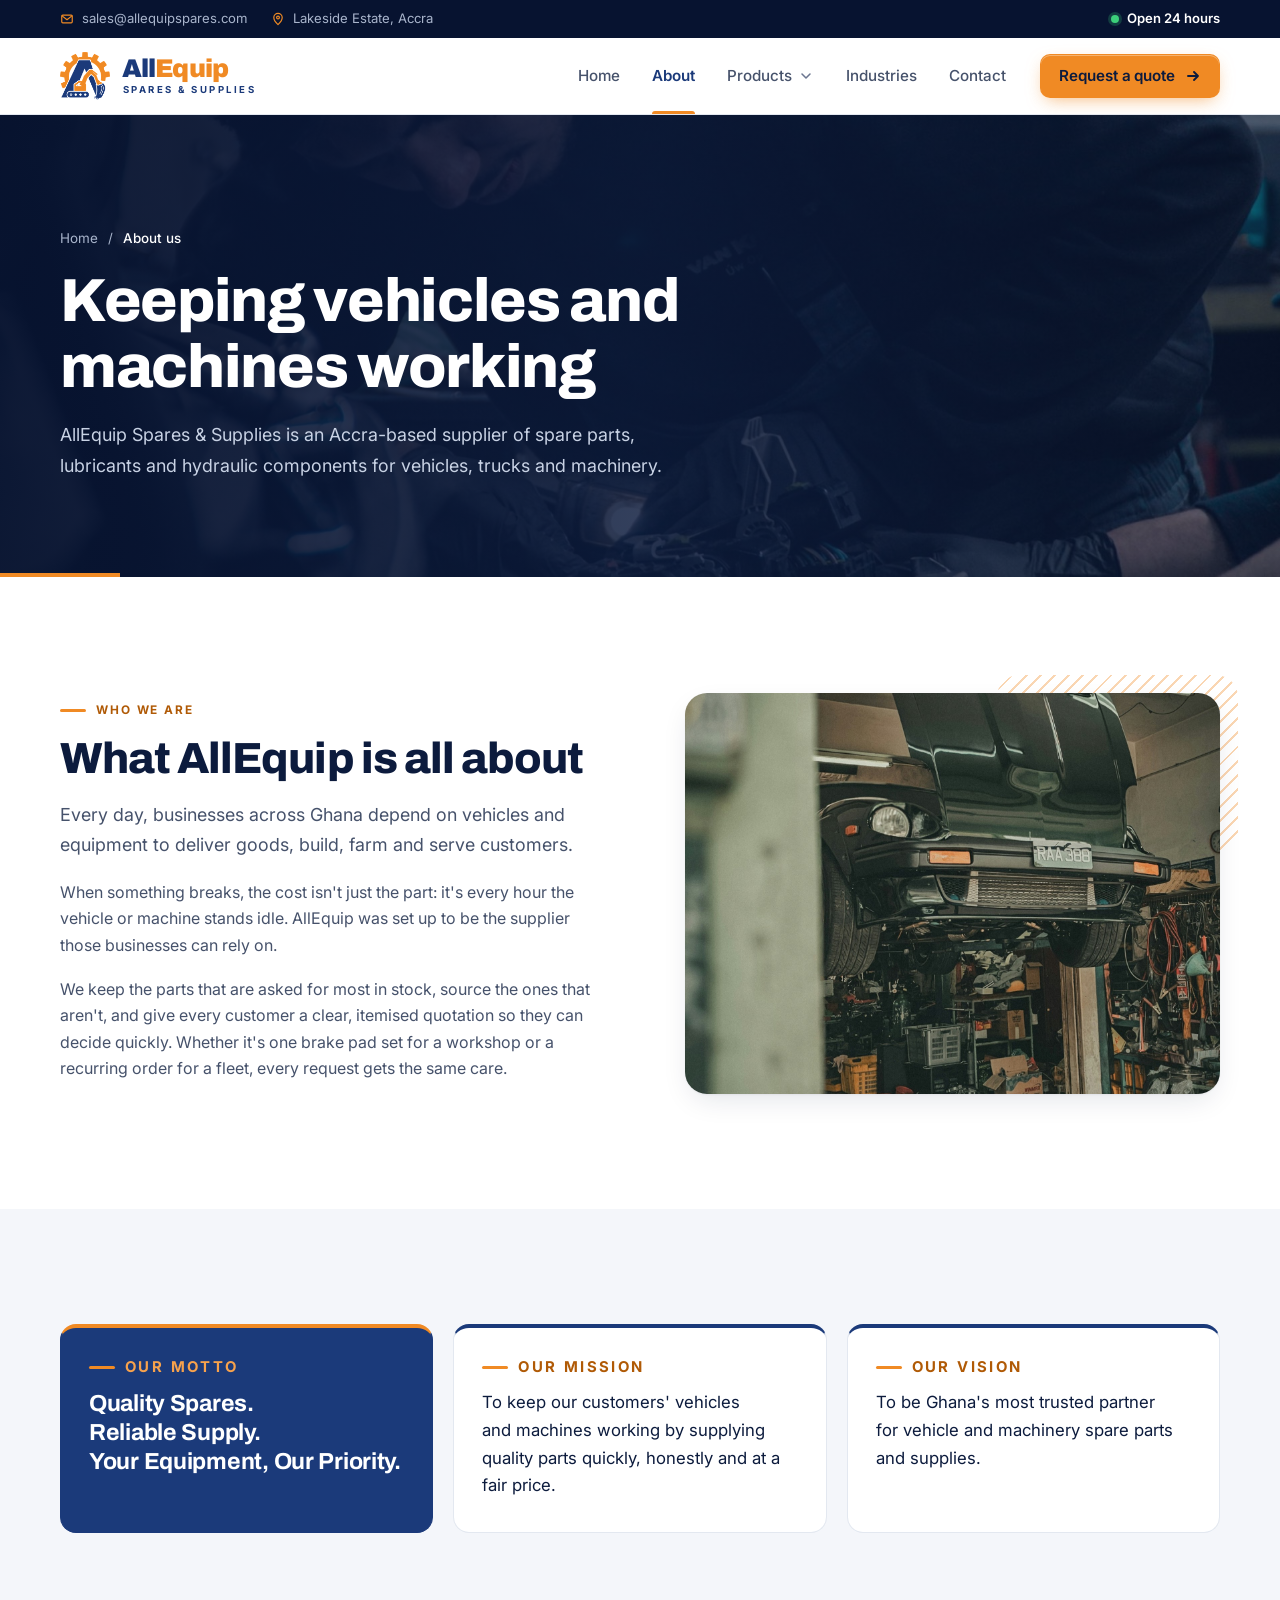
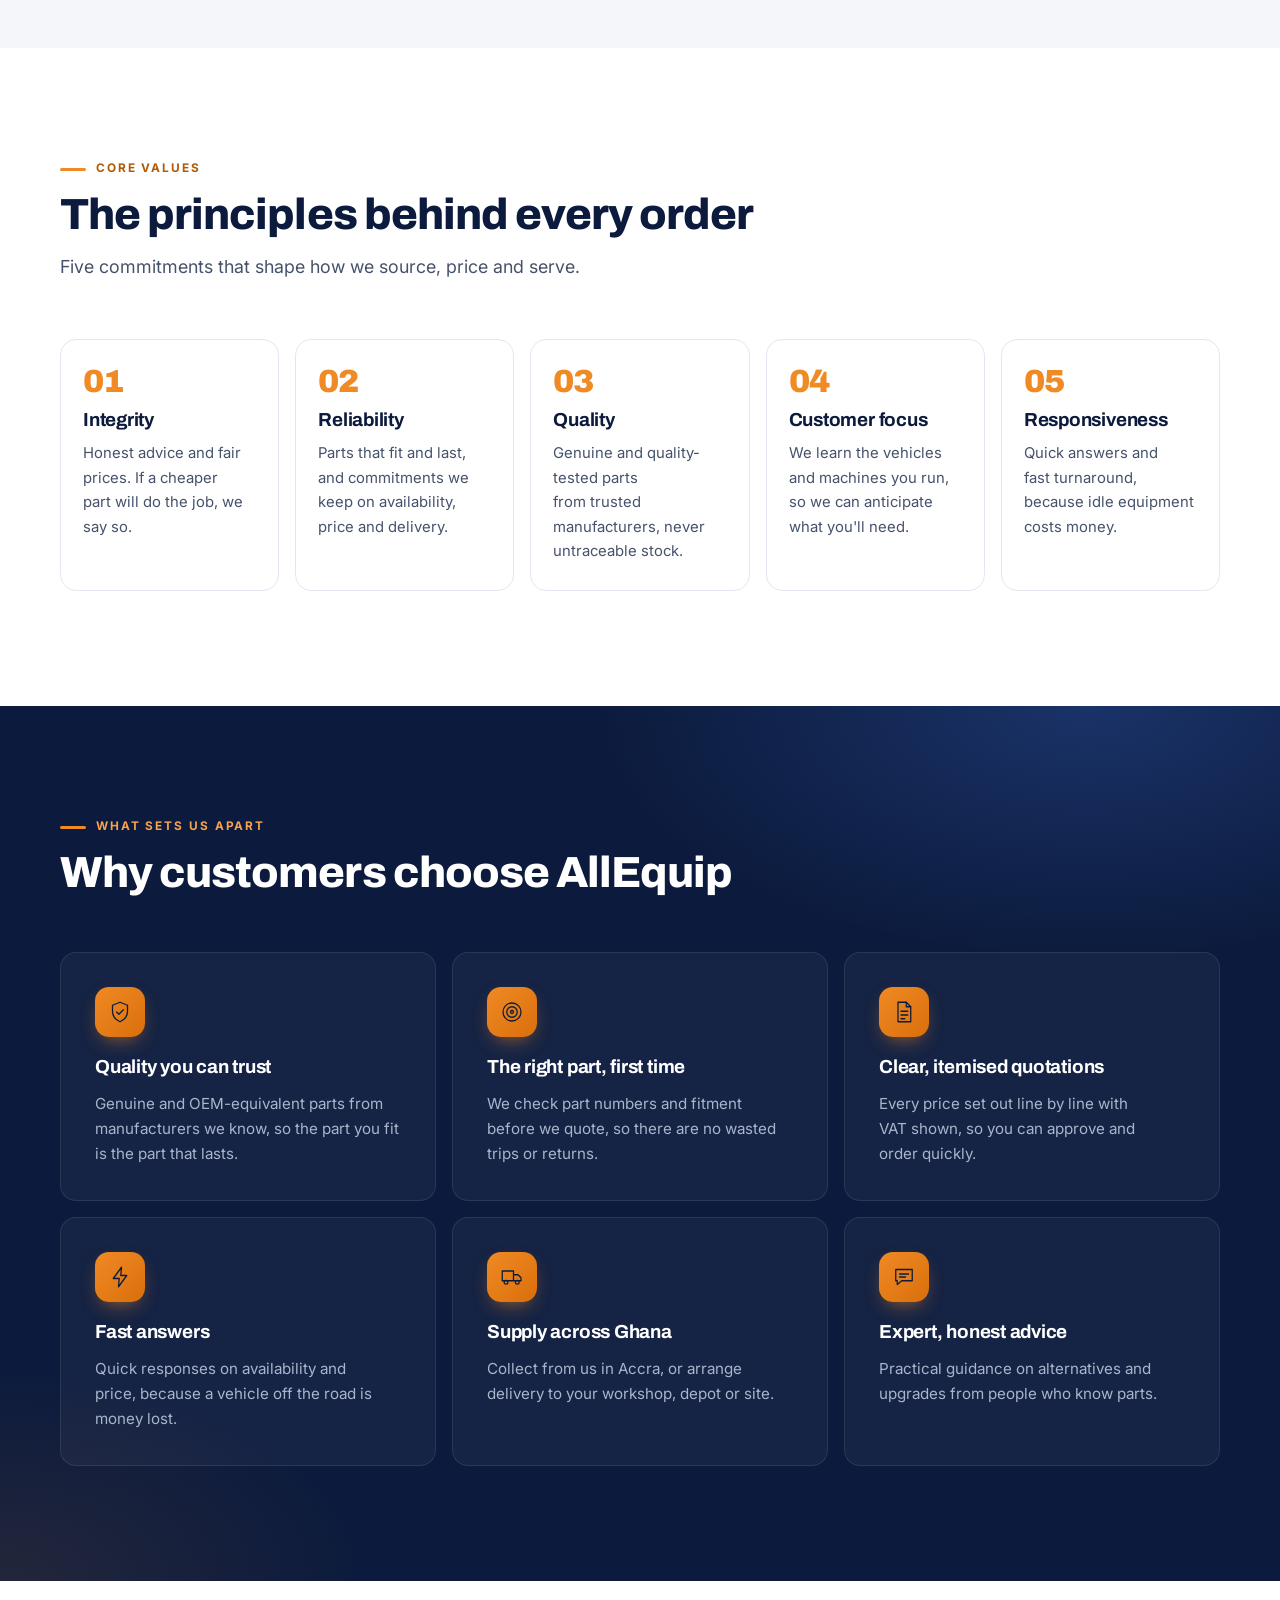
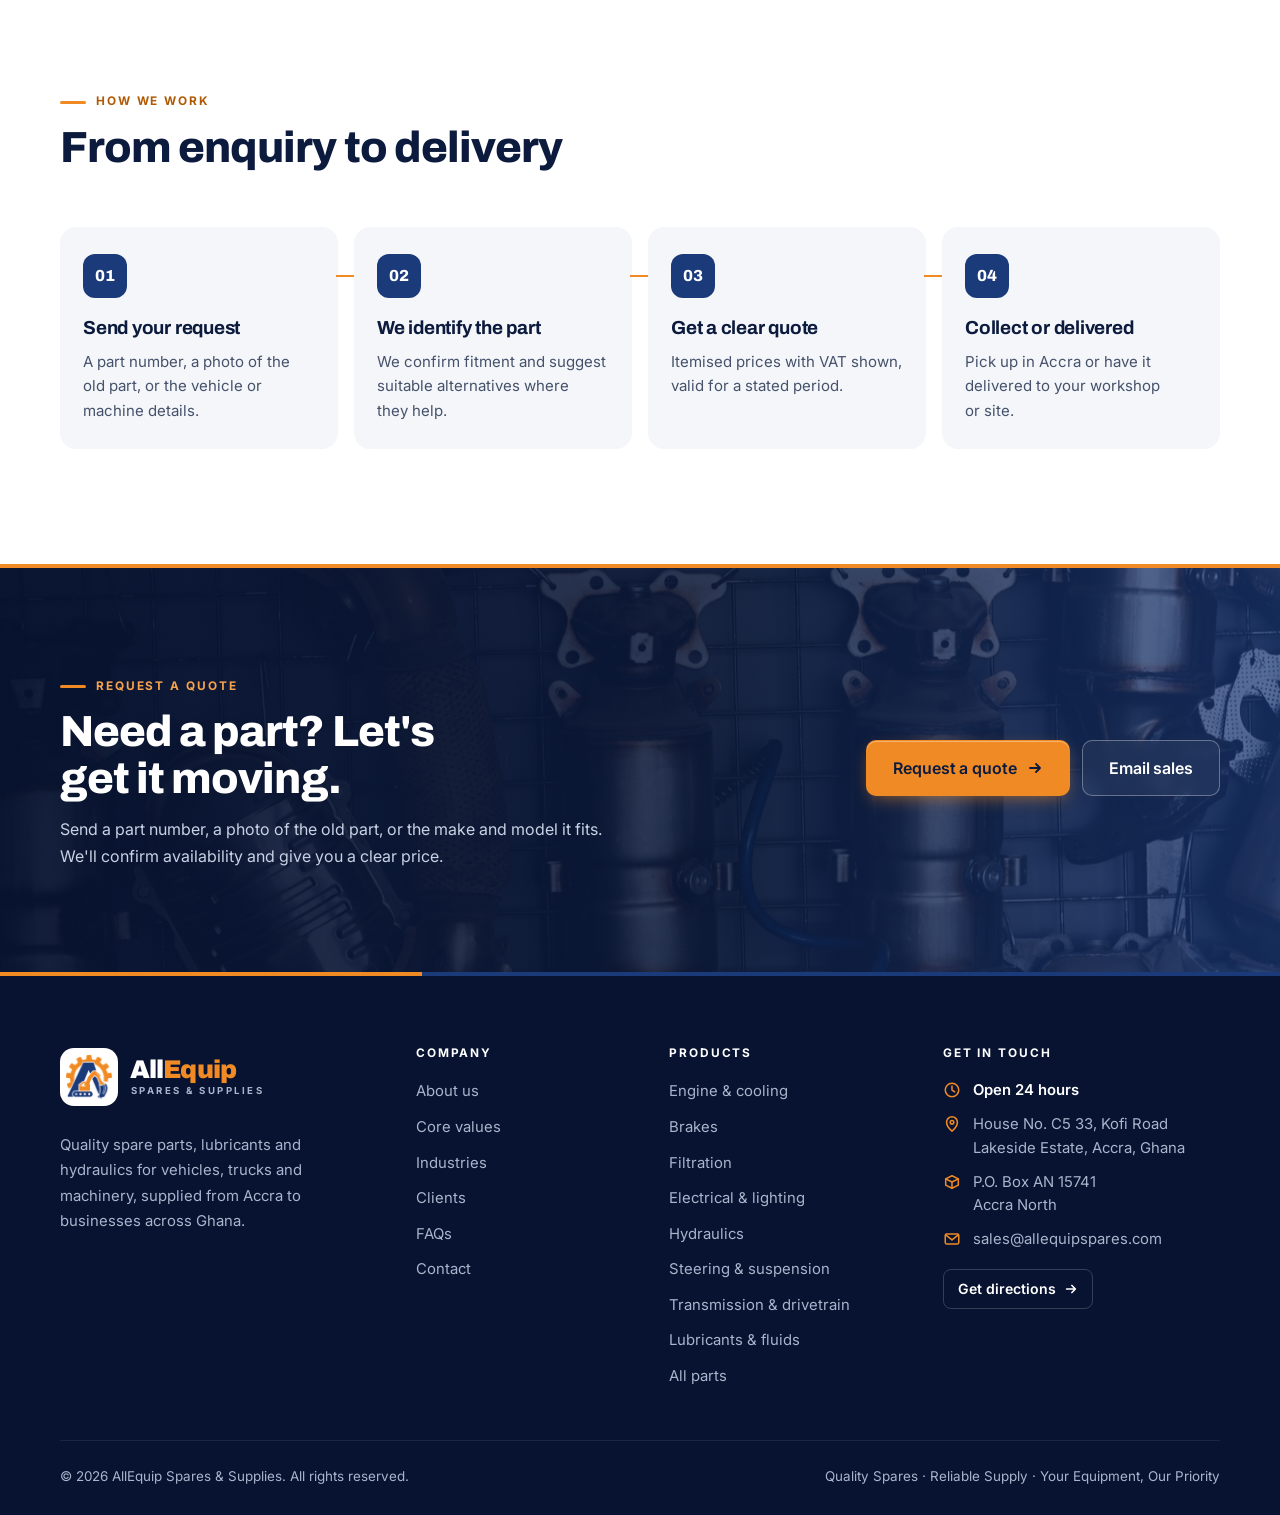
==== commit 675d4f51: "Show 'Open 24 hours' in the top bar, footer, contact page and home page" ====
--- a/about.html
+++ b/about.html
@@ -27,7 +27,7 @@
       <a href="mailto:sales@allequipspares.com"><svg viewBox="0 0 20 20" fill="none" stroke="currentColor" stroke-width="1.7" stroke-linecap="round" stroke-linejoin="round" aria-hidden="true"><rect x="2.5" y="4.5" width="15" height="11" rx="1.5"/><path d="m3 5.5 7 5.5 7-5.5"/></svg>sales@allequipspares.com</a>
       <a class="hide-sm" href="https://www.google.com/maps/search/?api=1&amp;query=Kofi+Road+Lakeside+Estate+Accra+Ghana" target="_blank" rel="noopener"><svg viewBox="0 0 20 20" fill="none" stroke="currentColor" stroke-width="1.7" stroke-linecap="round" stroke-linejoin="round" aria-hidden="true"><path d="M10 18s6-5.2 6-10a6 6 0 1 0-12 0c0 4.8 6 10 6 10Z"/><circle cx="10" cy="8" r="2"/></svg>Lakeside Estate, Accra</a>
     </div>
-    <div class="topbar-items hide-sm"><span><svg viewBox="0 0 20 20" fill="none" stroke="currentColor" stroke-width="1.7" stroke-linecap="round" stroke-linejoin="round" aria-hidden="true"><path d="M10 2.5 4 5v4.5c0 3.8 2.6 6.8 6 8 3.4-1.2 6-4.2 6-8V5z"/><path d="m7.3 10 1.9 1.9 3.6-3.8"/></svg>Quality spares &middot; Reliable supply &middot; Your equipment, our priority</span></div>
+    <div class="topbar-items"><span class="open-now"><svg viewBox="0 0 20 20" fill="none" stroke="currentColor" stroke-width="1.7" stroke-linecap="round" stroke-linejoin="round" aria-hidden="true"><circle cx="10" cy="10" r="7.5"/><path d="M10 5.5V10l3 2"/></svg>Open 24 hours</span></div>
   </div>
 </div>
 <header class="site-header">
@@ -163,6 +163,7 @@
       <div>
         <h3>Get in touch</h3>
         <ul class="footer-contact">
+          <li><svg viewBox="0 0 20 20" fill="none" stroke="currentColor" stroke-width="1.7" stroke-linecap="round" stroke-linejoin="round" aria-hidden="true"><circle cx="10" cy="10" r="7.5"/><path d="M10 5.5V10l3 2"/></svg><span><b class="footer-open">Open 24 hours</b></span></li>
           <li><svg viewBox="0 0 20 20" fill="none" stroke="currentColor" stroke-width="1.7" stroke-linecap="round" stroke-linejoin="round" aria-hidden="true"><path d="M10 18s6-5.2 6-10a6 6 0 1 0-12 0c0 4.8 6 10 6 10Z"/><circle cx="10" cy="8" r="2"/></svg><span>House No. C5 33, Kofi Road<br>Lakeside Estate, Accra, Ghana</span></li>
           <li><svg viewBox="0 0 20 20" fill="none" stroke="currentColor" stroke-width="1.7" stroke-linecap="round" stroke-linejoin="round" aria-hidden="true"><path d="M3 6.5 10 3l7 3.5v7L10 17l-7-3.5z"/><path d="M3 6.5 10 10l7-3.5M10 10v7"/></svg><span>P.O. Box AN 15741<br>Accra North</span></li>
           <li><svg viewBox="0 0 20 20" fill="none" stroke="currentColor" stroke-width="1.7" stroke-linecap="round" stroke-linejoin="round" aria-hidden="true"><rect x="2.5" y="4.5" width="15" height="11" rx="1.5"/><path d="m3 5.5 7 5.5 7-5.5"/></svg><a href="mailto:sales@allequipspares.com">sales@allequipspares.com</a></li>
--- a/assets/styles.css
+++ b/assets/styles.css
@@ -478,3 +478,10 @@
 .skip { position: absolute; left: -9999px; top: 0; }
 .skip:focus { left: 16px; top: 16px; z-index: 100; background: #fff; padding: 10px 14px; border-radius: var(--r); box-shadow: var(--shadow); }
 .sr-only { position: absolute; width: 1px; height: 1px; overflow: hidden; clip: rect(0 0 0 0); white-space: nowrap; }
+
+/* "Open 24 hours": a small live dot so it reads at a glance. */
+.open-now { color: #fff; font-weight: 600; }
+.open-now::before { content: ""; width: 8px; height: 8px; border-radius: 50%; background: #3ccf7a; box-shadow: 0 0 0 3px rgba(60, 207, 122, .22); order: -1; }
+.topbar .open-now svg { display: none; }
+.footer-open { color: #fff; font-weight: 600; }
+.contact-card--open .icon { background: var(--orange); color: var(--navy-900); }
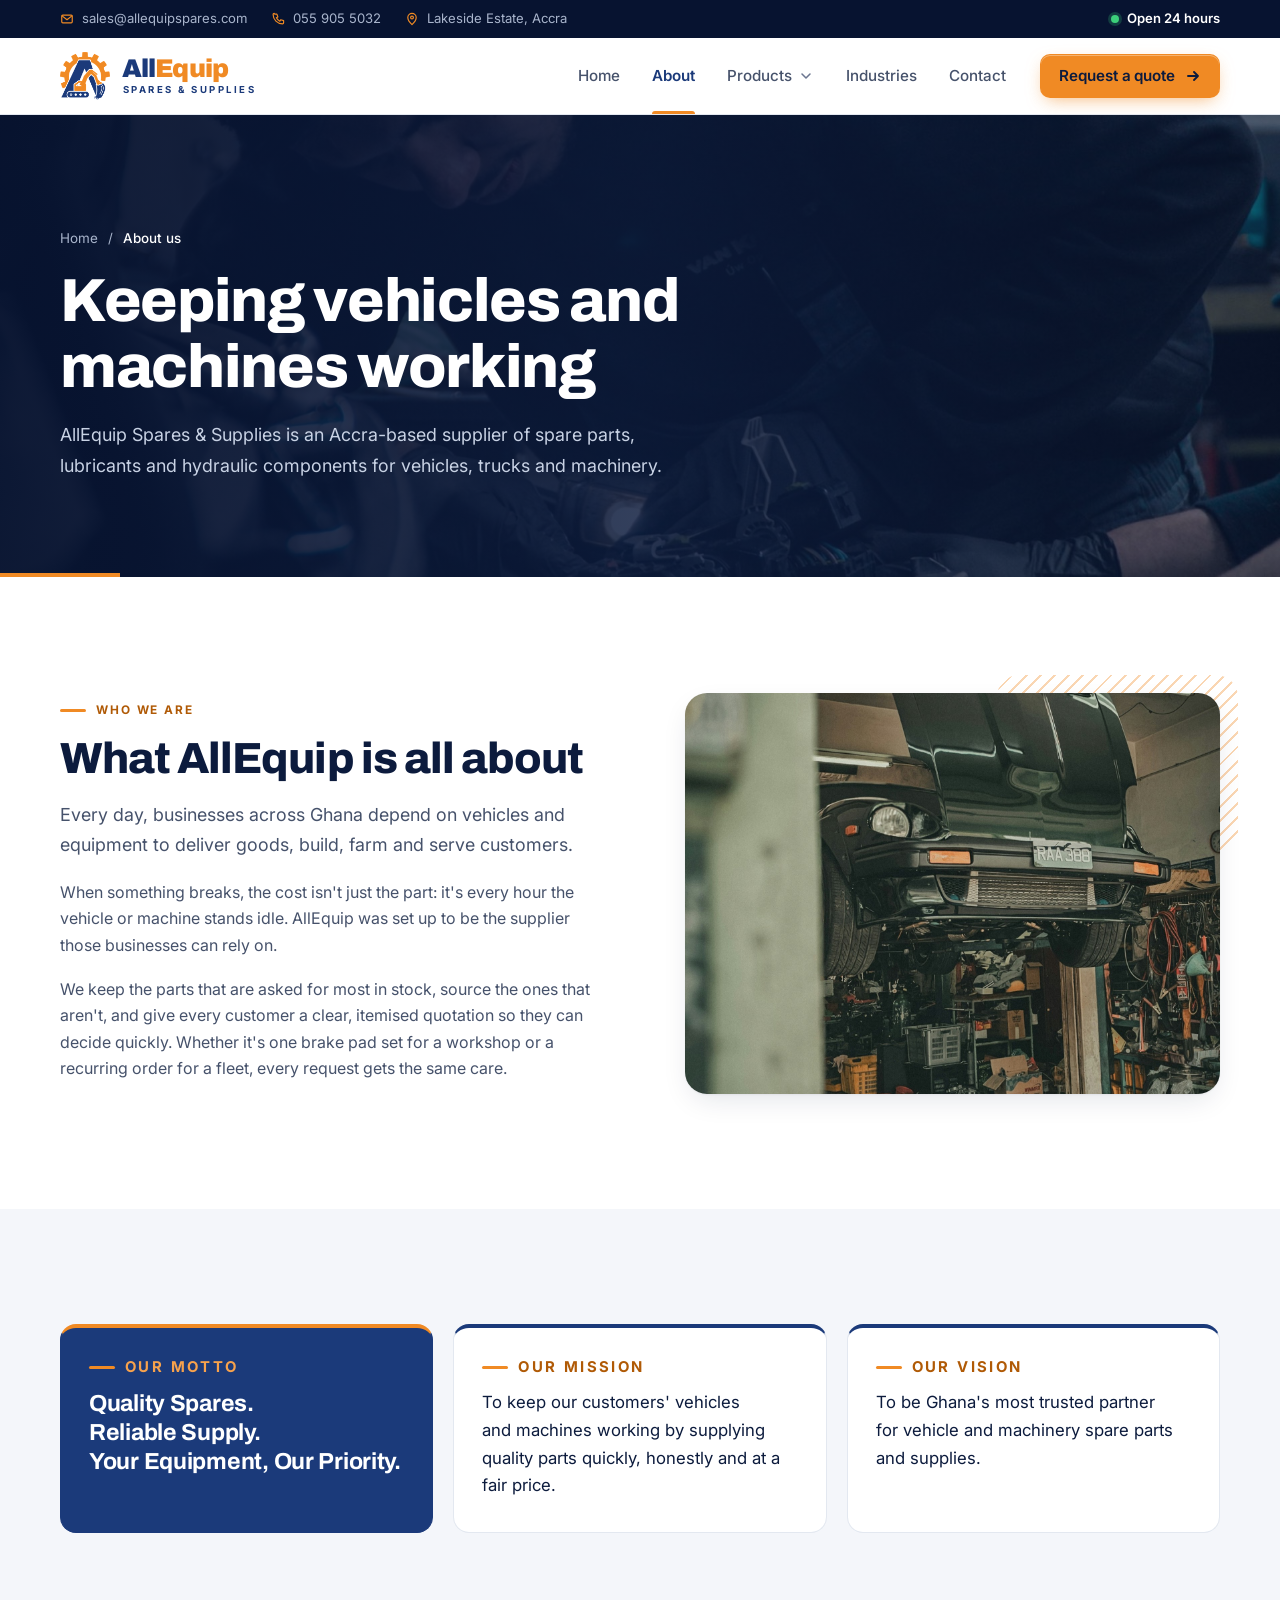
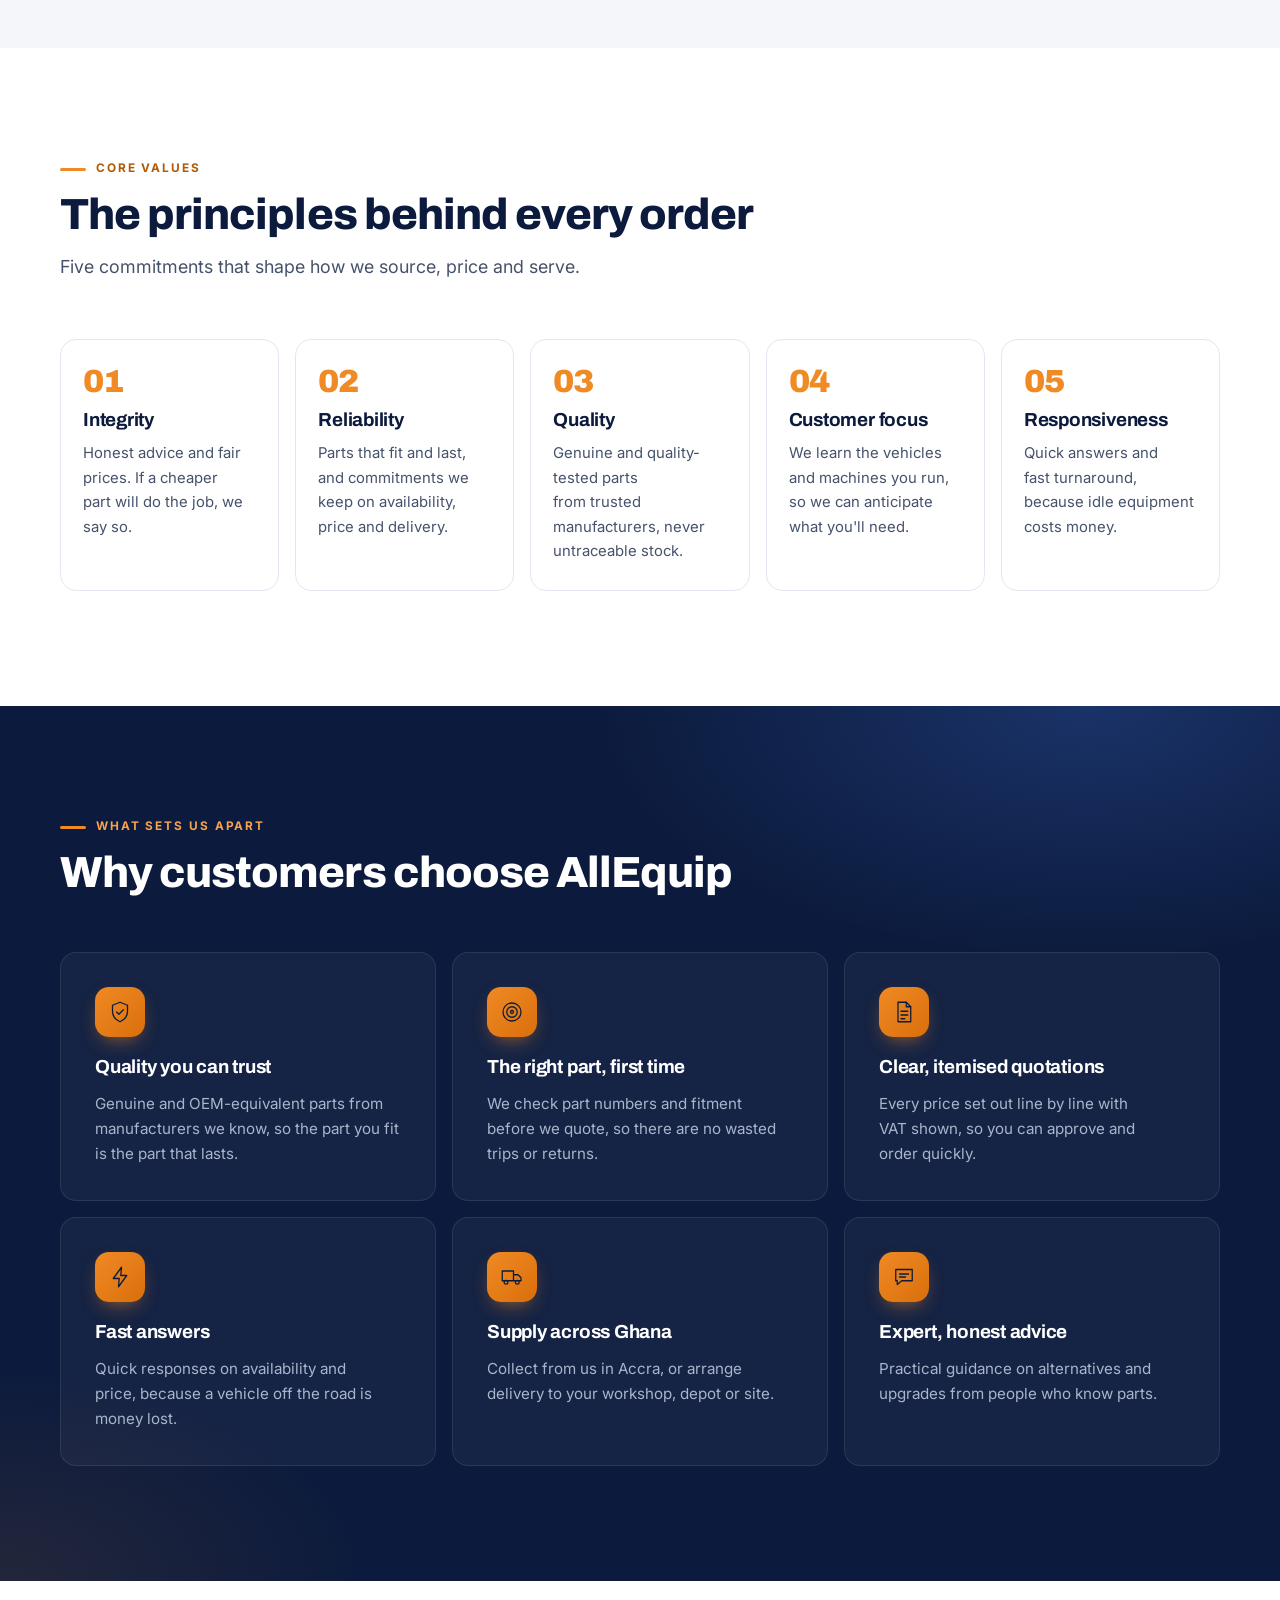
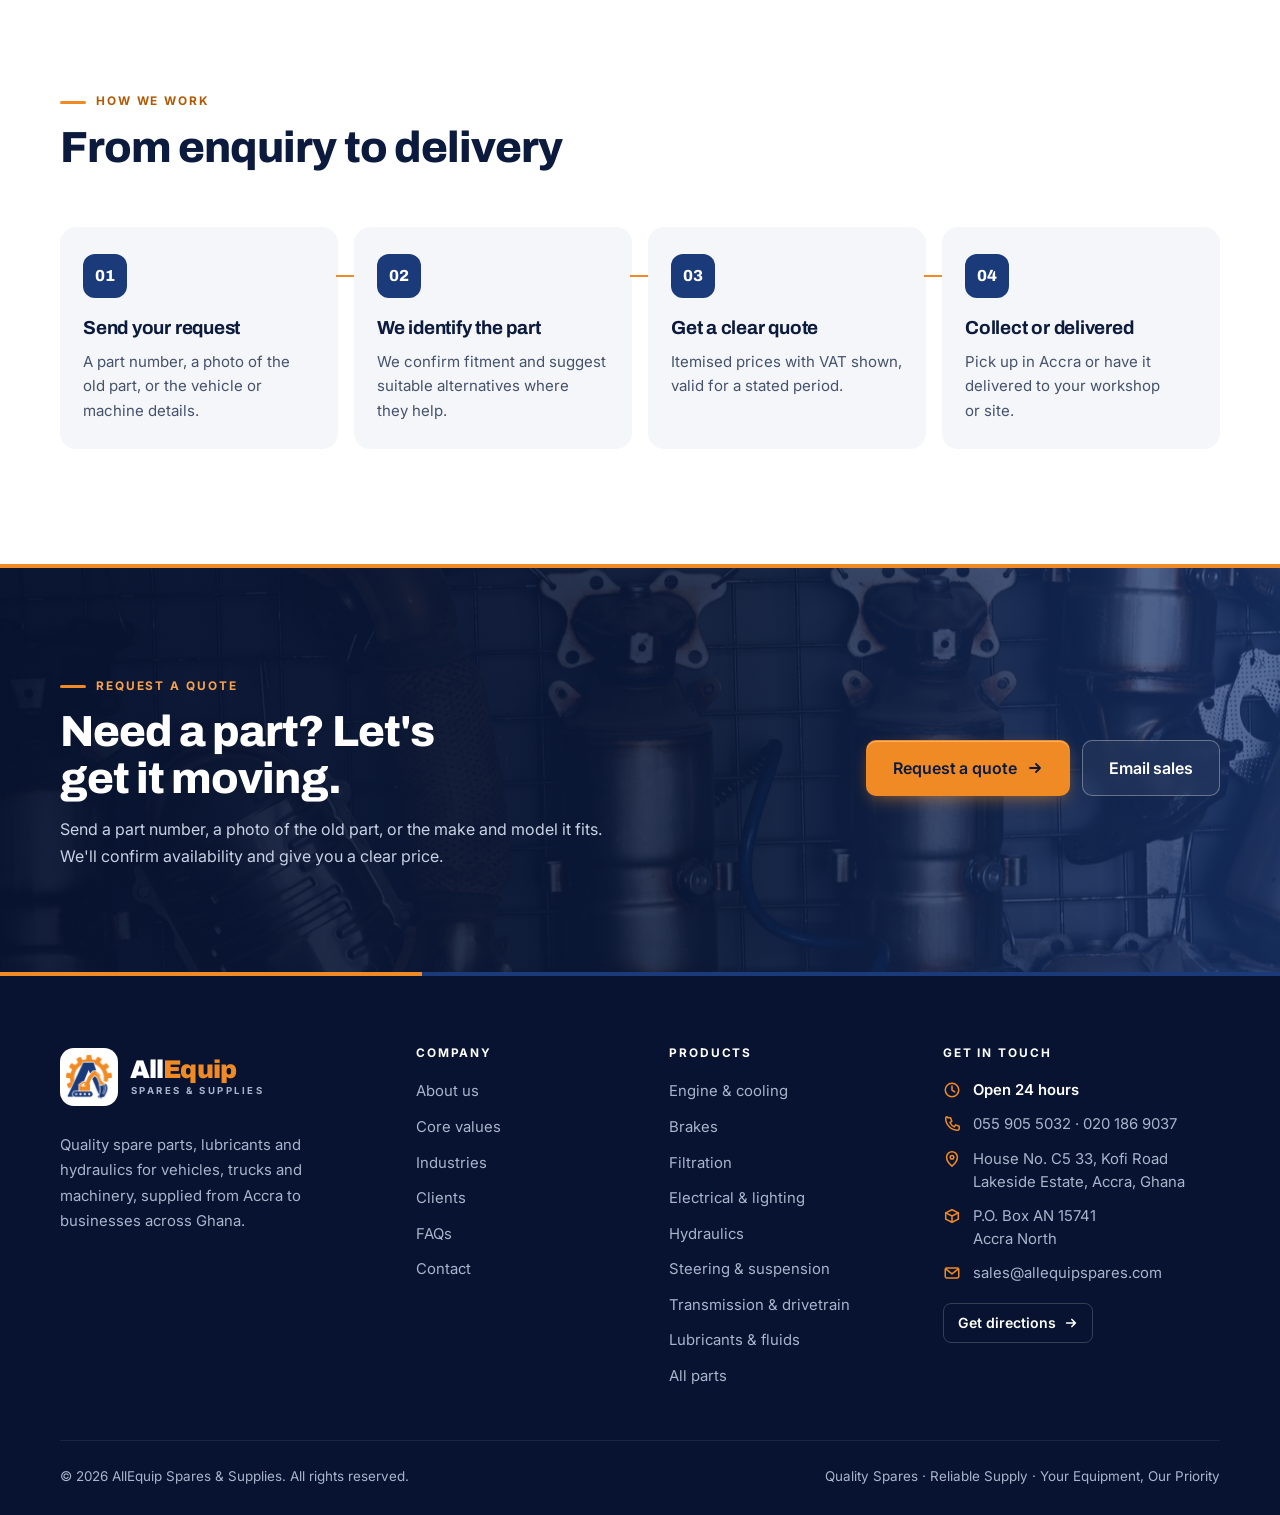
==== commit 0cc135ae: "Add high-res brand logos and update marquee paths" ====
--- a/about.html
+++ b/about.html
@@ -25,6 +25,7 @@
   <div class="wrap">
     <div class="topbar-items">
       <a href="mailto:sales@allequipspares.com"><svg viewBox="0 0 20 20" fill="none" stroke="currentColor" stroke-width="1.7" stroke-linecap="round" stroke-linejoin="round" aria-hidden="true"><rect x="2.5" y="4.5" width="15" height="11" rx="1.5"/><path d="m3 5.5 7 5.5 7-5.5"/></svg>sales@allequipspares.com</a>
+      <a href="tel:+233559055032"><svg viewBox="0 0 20 20" fill="none" stroke="currentColor" stroke-width="1.7" stroke-linecap="round" stroke-linejoin="round" aria-hidden="true"><path d="M5.4 3h3l1.4 4-2.1 1.3a11 11 0 0 0 4.9 4.9L14 11l4 1.4v3a1.5 1.5 0 0 1-1.5 1.5A13.5 13.5 0 0 1 3 3.5 1.5 1.5 0 0 1 4.5 2Z"/></svg>055 905 5032</a>
       <a class="hide-sm" href="https://www.google.com/maps/search/?api=1&amp;query=Kofi+Road+Lakeside+Estate+Accra+Ghana" target="_blank" rel="noopener"><svg viewBox="0 0 20 20" fill="none" stroke="currentColor" stroke-width="1.7" stroke-linecap="round" stroke-linejoin="round" aria-hidden="true"><path d="M10 18s6-5.2 6-10a6 6 0 1 0-12 0c0 4.8 6 10 6 10Z"/><circle cx="10" cy="8" r="2"/></svg>Lakeside Estate, Accra</a>
     </div>
     <div class="topbar-items"><span class="open-now"><svg viewBox="0 0 20 20" fill="none" stroke="currentColor" stroke-width="1.7" stroke-linecap="round" stroke-linejoin="round" aria-hidden="true"><circle cx="10" cy="10" r="7.5"/><path d="M10 5.5V10l3 2"/></svg>Open 24 hours</span></div>
@@ -164,6 +165,7 @@
         <h3>Get in touch</h3>
         <ul class="footer-contact">
           <li><svg viewBox="0 0 20 20" fill="none" stroke="currentColor" stroke-width="1.7" stroke-linecap="round" stroke-linejoin="round" aria-hidden="true"><circle cx="10" cy="10" r="7.5"/><path d="M10 5.5V10l3 2"/></svg><span><b class="footer-open">Open 24 hours</b></span></li>
+          <li><svg viewBox="0 0 20 20" fill="none" stroke="currentColor" stroke-width="1.7" stroke-linecap="round" stroke-linejoin="round" aria-hidden="true"><path d="M5.4 3h3l1.4 4-2.1 1.3a11 11 0 0 0 4.9 4.9L14 11l4 1.4v3a1.5 1.5 0 0 1-1.5 1.5A13.5 13.5 0 0 1 3 3.5 1.5 1.5 0 0 1 4.5 2Z"/></svg><span><a href="tel:+233559055032">055 905 5032</a> &middot; <a href="tel:+233201869037">020 186 9037</a></span></li>
           <li><svg viewBox="0 0 20 20" fill="none" stroke="currentColor" stroke-width="1.7" stroke-linecap="round" stroke-linejoin="round" aria-hidden="true"><path d="M10 18s6-5.2 6-10a6 6 0 1 0-12 0c0 4.8 6 10 6 10Z"/><circle cx="10" cy="8" r="2"/></svg><span>House No. C5 33, Kofi Road<br>Lakeside Estate, Accra, Ghana</span></li>
           <li><svg viewBox="0 0 20 20" fill="none" stroke="currentColor" stroke-width="1.7" stroke-linecap="round" stroke-linejoin="round" aria-hidden="true"><path d="M3 6.5 10 3l7 3.5v7L10 17l-7-3.5z"/><path d="M3 6.5 10 10l7-3.5M10 10v7"/></svg><span>P.O. Box AN 15741<br>Accra North</span></li>
           <li><svg viewBox="0 0 20 20" fill="none" stroke="currentColor" stroke-width="1.7" stroke-linecap="round" stroke-linejoin="round" aria-hidden="true"><rect x="2.5" y="4.5" width="15" height="11" rx="1.5"/><path d="m3 5.5 7 5.5 7-5.5"/></svg><a href="mailto:sales@allequipspares.com">sales@allequipspares.com</a></li>
--- a/assets/styles.css
+++ b/assets/styles.css
@@ -485,3 +485,68 @@
 .topbar .open-now svg { display: none; }
 .footer-open { color: #fff; font-weight: 600; }
 .contact-card--open .icon { background: var(--orange); color: var(--navy-900); }
+
+/* ------------------------------------------------- machine gallery */
+.machine-grid { display: grid; grid-template-columns: repeat(4, minmax(0, 1fr)); gap: 20px; }
+.machine-card { border-radius: var(--r-lg); overflow: hidden; background: #fff; border: 1px solid var(--line); transition: box-shadow .2s ease, transform .2s var(--ease); }
+.machine-card:hover { box-shadow: var(--shadow); transform: translateY(-3px); }
+.machine-card img { width: 100%; aspect-ratio: 4 / 3; object-fit: cover; display: block; background: #fff; }
+.machine-card-body { padding: 14px 16px 16px; }
+.machine-label { display: block; font: 650 .95rem/1.3 var(--font-head); color: var(--ink); }
+.machine-make { display: block; font-size: .8rem; font-weight: 500; color: var(--muted); margin-top: 3px; }
+@media (max-width: 1024px) { .machine-grid { grid-template-columns: repeat(2, minmax(0, 1fr)); } }
+@media (max-width: 520px) { .machine-grid { grid-template-columns: 1fr 1fr; gap: 12px; } }
+
+/* -------------------------------------------- brand marquee scroller
+   Logos float directly on the section background: no boxes, borders or
+   shadows. The belt never pauses; hovering a logo only lifts that logo.
+   It holds two identical lists and slides exactly half its width, so the
+   loop has no jump. */
+.brand-marquee {
+  --u: 1;                               /* size scale, lowered on phones */
+  --slot-w: calc(200px * var(--u));
+  --slot-h: calc(110px * var(--u));
+  --gap: calc(36px * var(--u));
+  position: relative;
+  overflow: hidden;
+  padding: 30px 0 38px;
+  -webkit-mask-image: linear-gradient(90deg, transparent 0, #000 9%, #000 91%, transparent 100%);
+          mask-image: linear-gradient(90deg, transparent 0, #000 9%, #000 91%, transparent 100%);
+}
+.brand-track {
+  display: flex;
+  width: max-content;
+  animation: brand-scroll 48s linear infinite;   /* no :hover pause anywhere */
+  will-change: transform;
+}
+@keyframes brand-scroll { to { transform: translateX(-50%); } }
+
+.brand-set { display: flex; flex: none; gap: var(--gap); margin: 0; padding: 0 var(--gap) 0 0; list-style: none; }
+
+.brand-tile { flex: none; display: grid; place-items: center; width: var(--slot-w); height: var(--slot-h); }
+.brand-tile img {
+  width: auto; height: auto;
+  max-width: calc(160px * var(--u));
+  max-height: calc(64px * var(--u));
+  object-fit: contain;
+  display: block;
+  transition: transform .4s var(--ease), filter .4s var(--ease);
+}
+.brand-tile:hover img { transform: translateY(-6px) scale(1.1); filter: drop-shadow(0 14px 14px rgba(12, 27, 61, .22)); }
+
+/* optical balancing: tall, wide and round logos need different boxes */
+.brand-tile--tall img  { max-width: calc(132px * var(--u)); max-height: calc(84px * var(--u)); }
+.brand-tile--wide img  { max-width: calc(172px * var(--u)); }
+.brand-tile--round img { max-width: calc(88px * var(--u));  max-height: calc(88px * var(--u)); }
+
+.brand-note { margin-top: 4px; text-align: center; font-size: .98rem; color: var(--muted); }
+
+@media (max-width: 640px) {
+  .brand-marquee { --u: .7; padding: 22px 0 30px; -webkit-mask-image: linear-gradient(90deg, transparent 0, #000 6%, #000 94%, transparent 100%); mask-image: linear-gradient(90deg, transparent 0, #000 6%, #000 94%, transparent 100%); }
+}
+/* Reduced motion: no automatic movement; the row can be scrolled by hand. */
+@media (prefers-reduced-motion: reduce) {
+  .brand-marquee { overflow-x: auto; -webkit-mask-image: none; mask-image: none; }
+  .brand-track { animation: none; }
+  .brand-set[aria-hidden="true"] { display: none; }
+}
